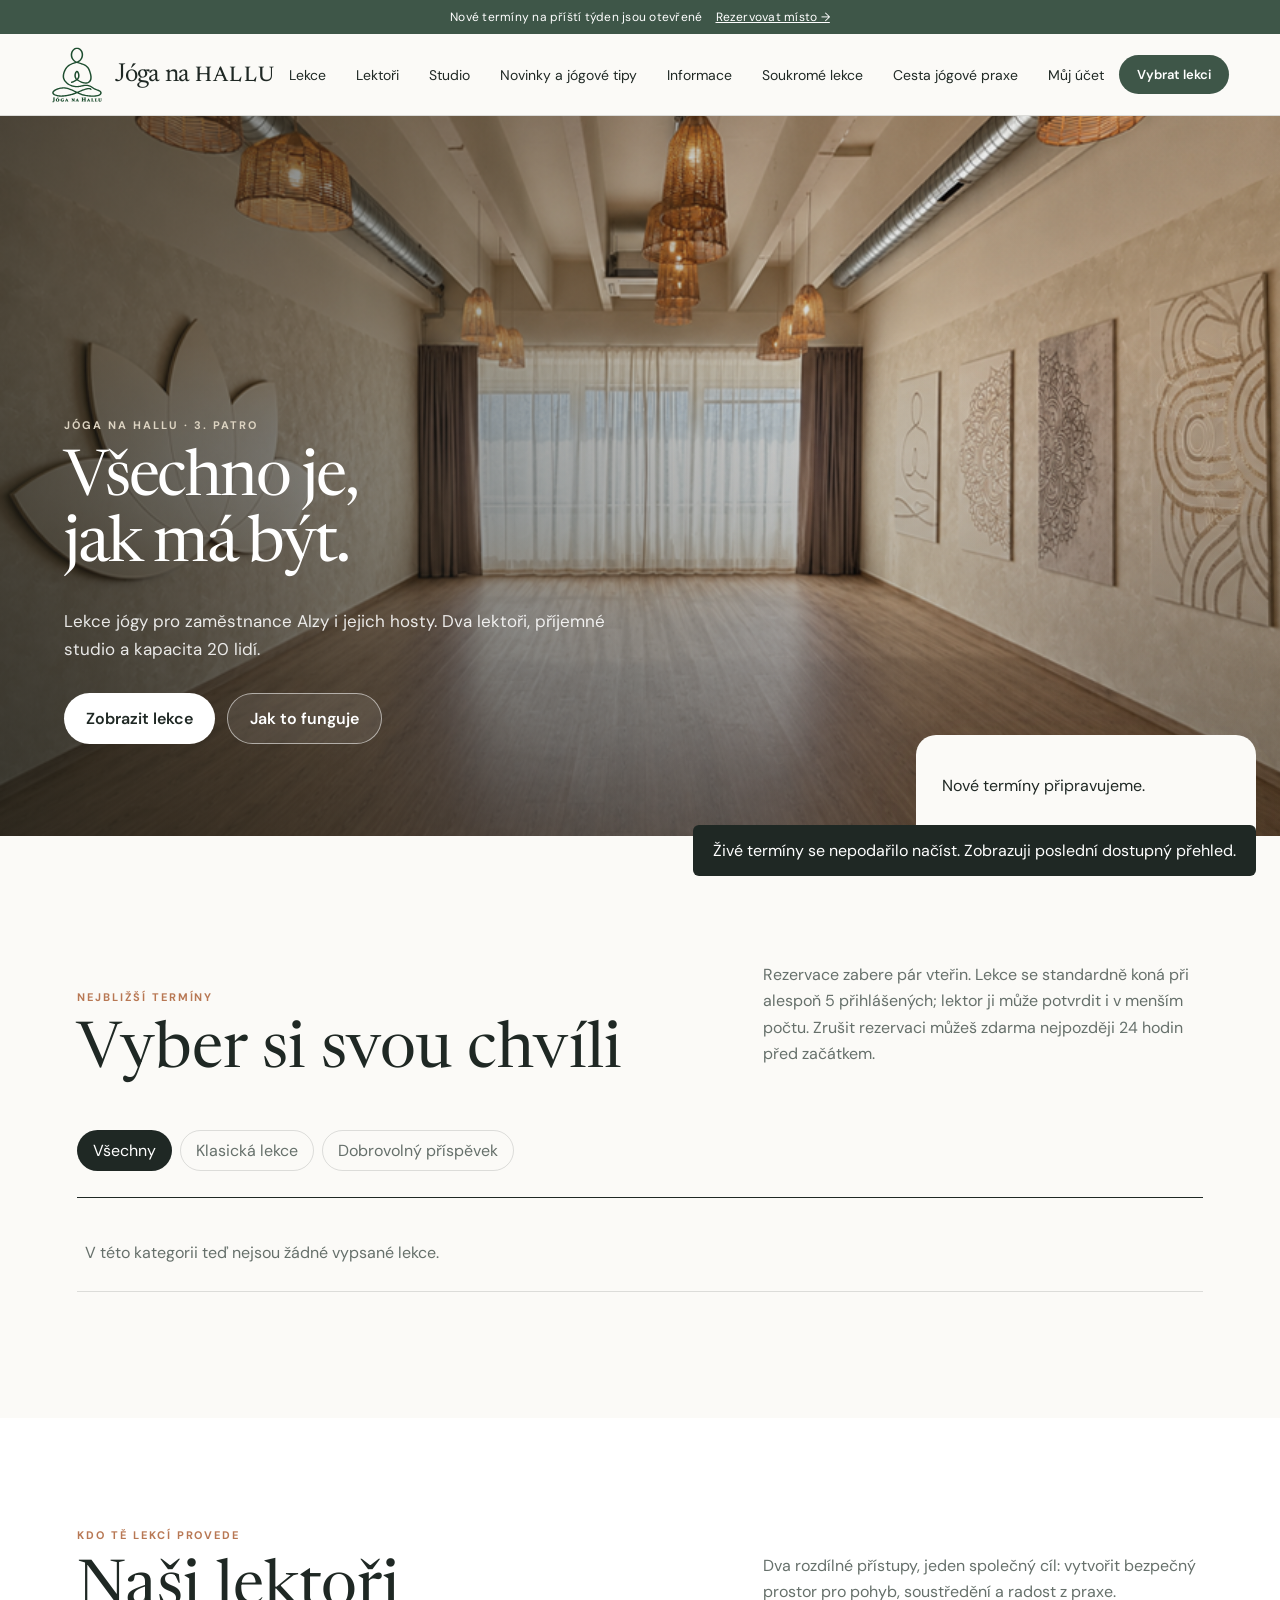
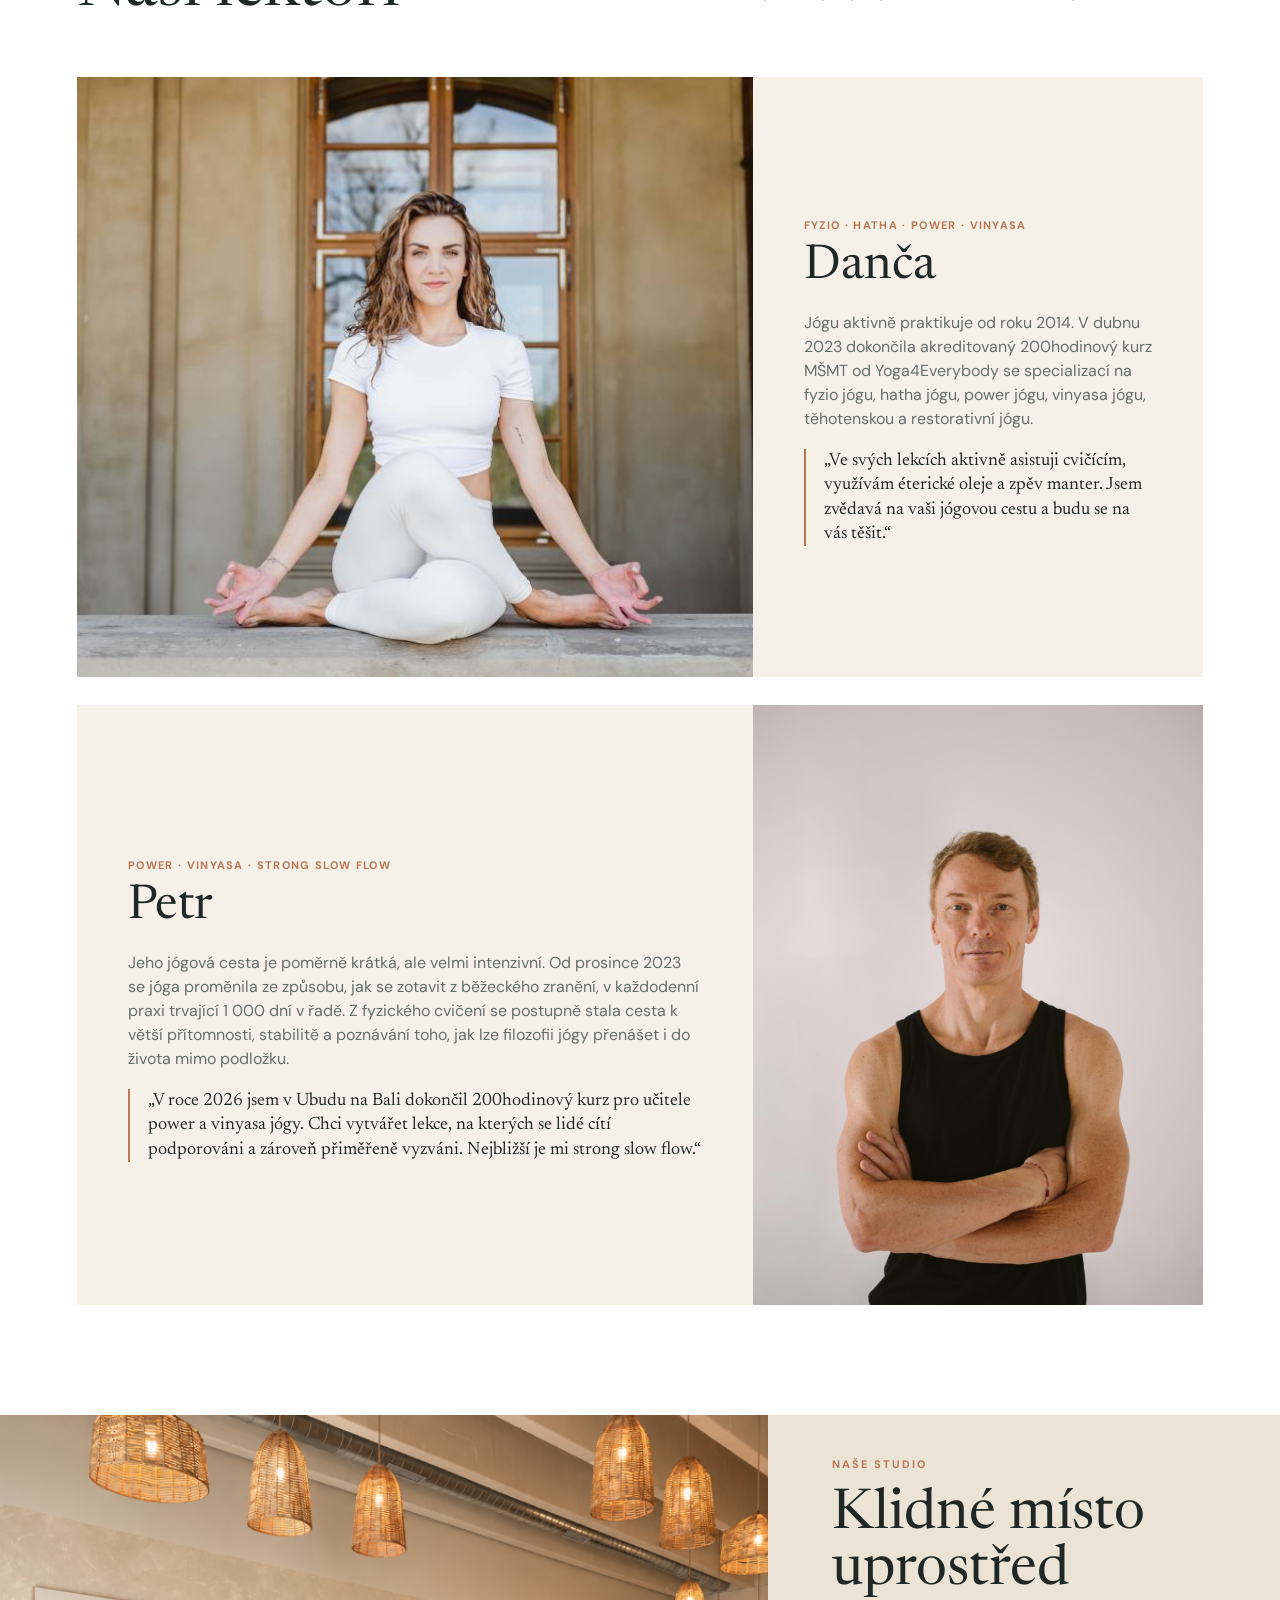
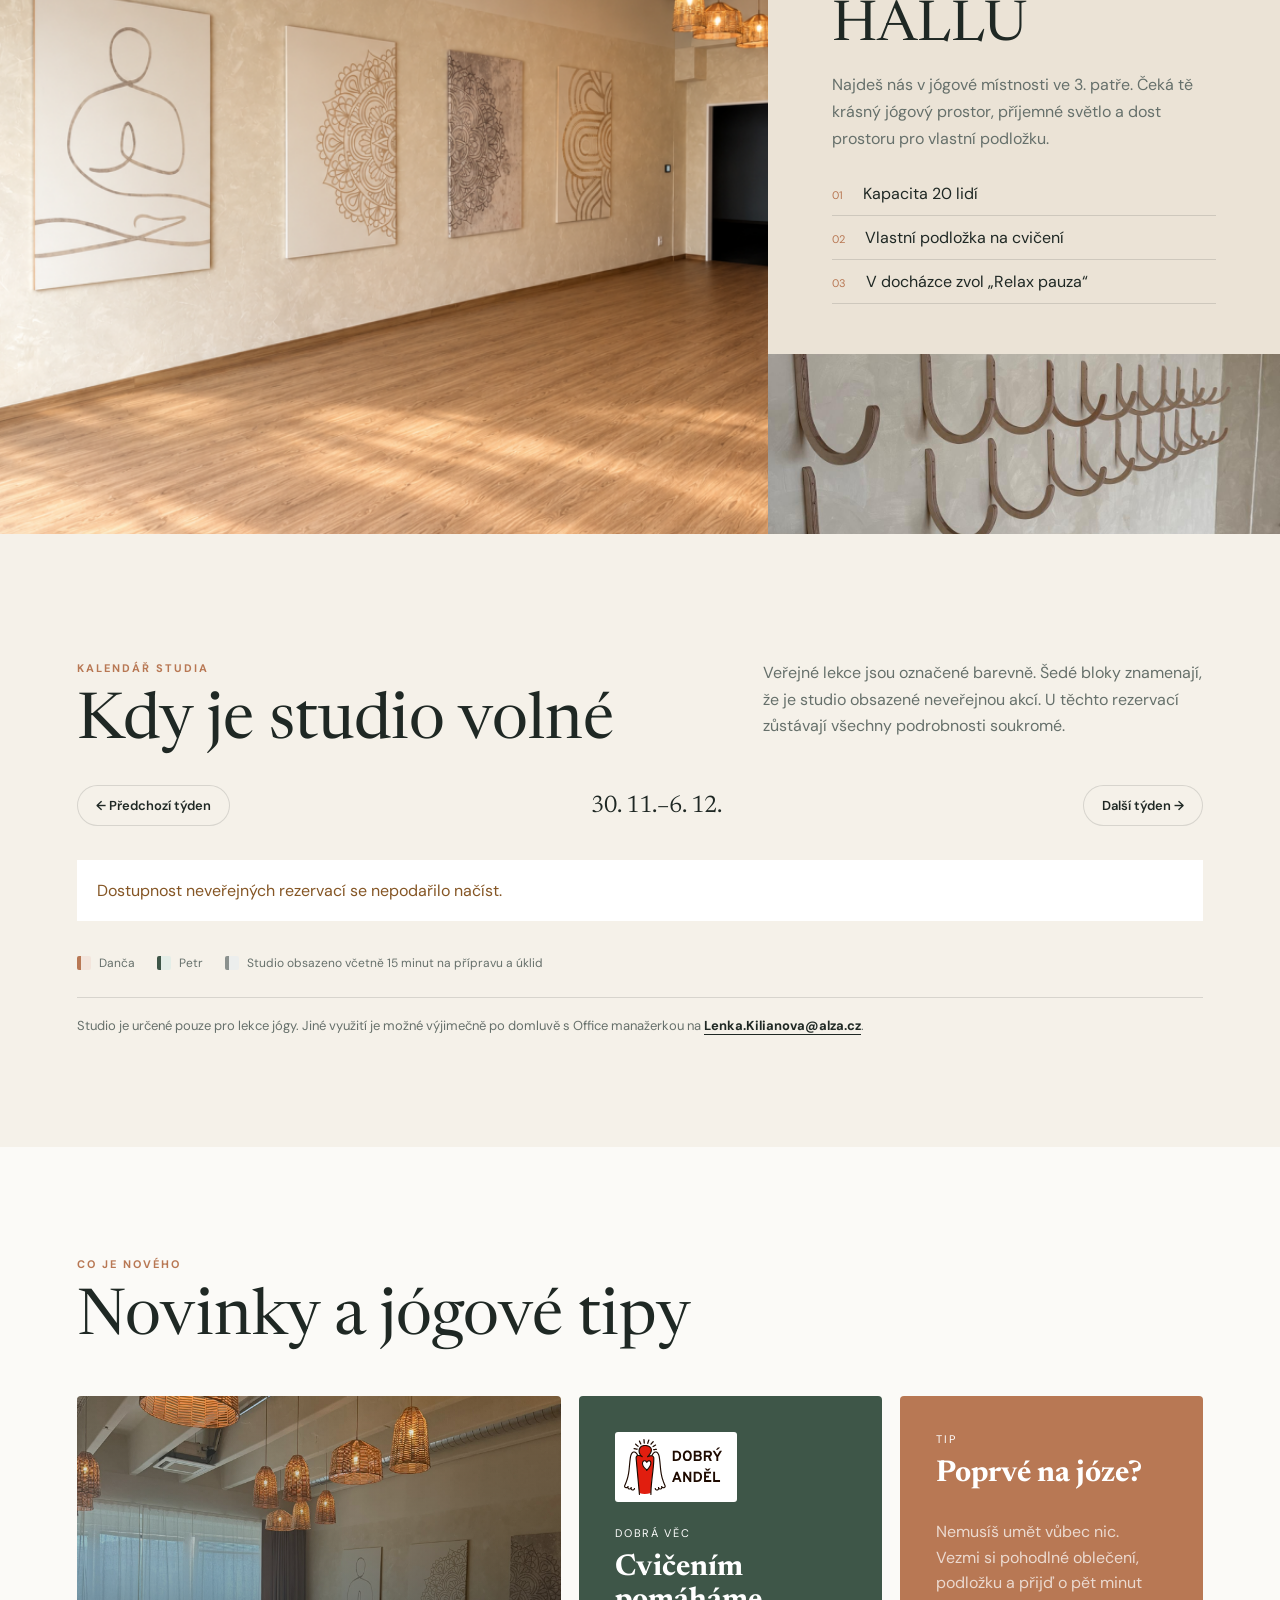
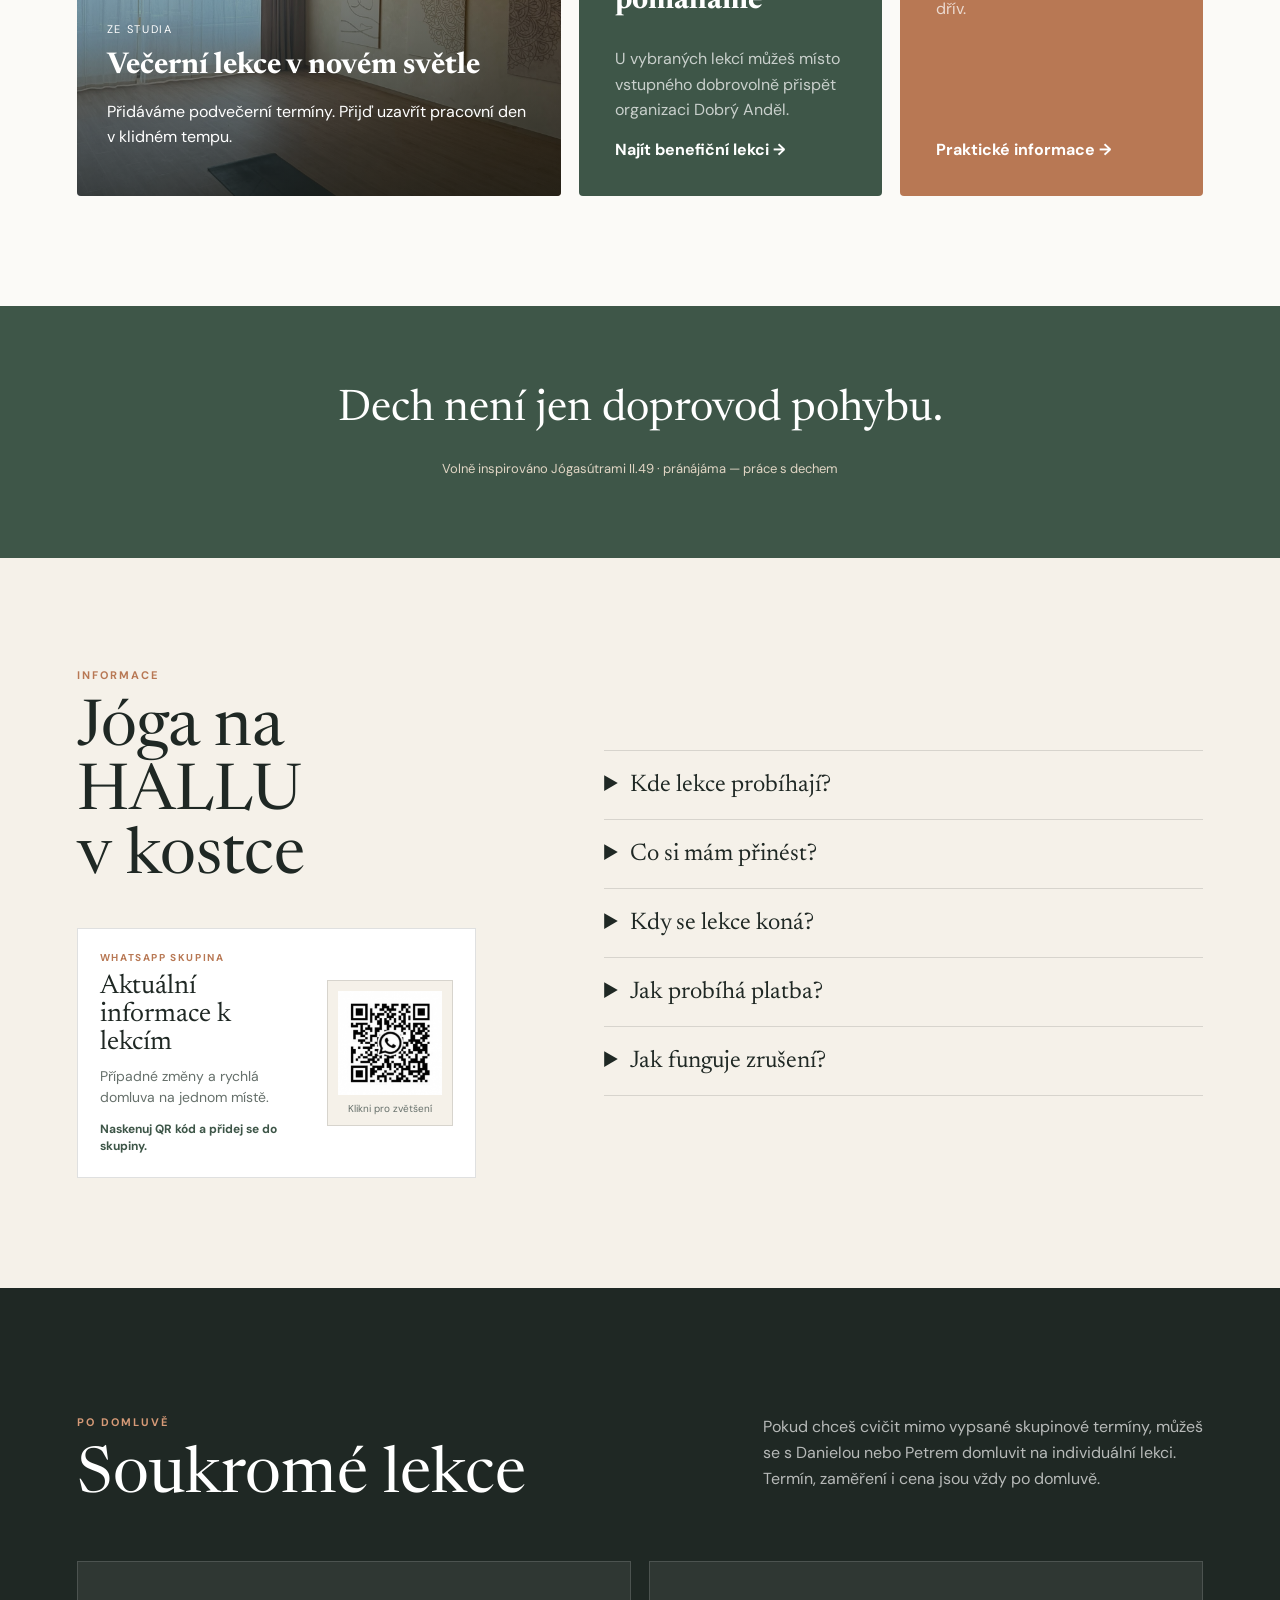
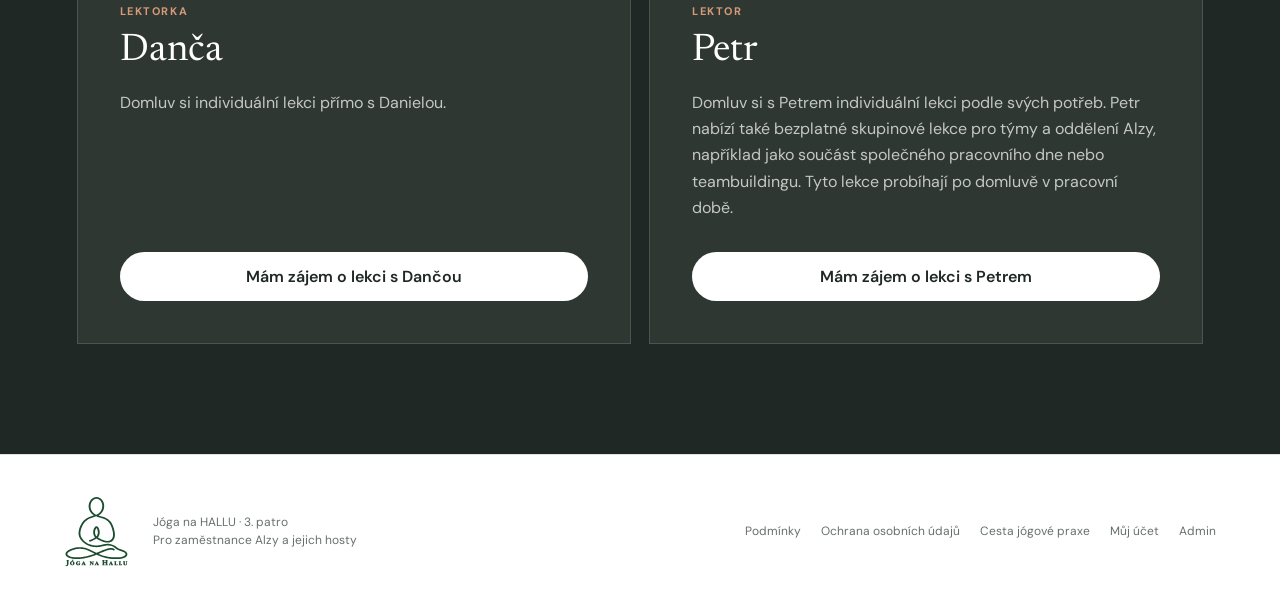
==== index.html @ 164262cd "Emphasize time in next lesson card" ====
<!doctype html>
<html lang="cs">
<head>
  <meta charset="UTF-8" />
  <meta name="viewport" content="width=device-width, initial-scale=1.0" />
  <meta name="description" content="Rezervace skupinových a soukromých lekcí jógy ve 3. patře budovy HALL pro zaměstnance Alzy a jejich hosty." />
  <title>Jóga na HALLU | Lekce jógy pro zaměstnance Alzy</title>
  <link rel="canonical" href="https://joganahallu.cz/" />
  <meta property="og:type" content="website" />
  <meta property="og:locale" content="cs_CZ" />
  <meta property="og:site_name" content="Jóga na HALLU" />
  <meta property="og:title" content="Jóga na HALLU | Lekce jógy pro zaměstnance Alzy" />
  <meta property="og:description" content="Rezervace skupinových a soukromých lekcí jógy ve 3. patře budovy HALL pro zaměstnance Alzy a jejich hosty." />
  <meta property="og:url" content="https://joganahallu.cz/" />
  <meta property="og:image" content="https://joganahallu.cz/assets/joga-na-hallu-social-daylight-v3.jpg" />
  <meta property="og:image:type" content="image/jpeg" />
  <meta property="og:image:width" content="1200" />
  <meta property="og:image:height" content="630" />
  <meta property="og:image:alt" content="Jógové studio ve 3. patře budovy HALL s proutěnými světly a jógovými obrazy" />
  <meta name="twitter:card" content="summary_large_image" />
  <meta name="twitter:title" content="Jóga na HALLU | Lekce jógy pro zaměstnance Alzy" />
  <meta name="twitter:description" content="Rezervace lekcí jógy v budově HALL pro zaměstnance Alzy a jejich hosty." />
  <meta name="twitter:image" content="https://joganahallu.cz/assets/joga-na-hallu-social-daylight-v3.jpg" />
  <meta name="twitter:image:alt" content="Jógové studio ve 3. patře budovy HALL s proutěnými světly a jógovými obrazy" />
  <link rel="icon" type="image/svg+xml" href="assets/joga-na-hallu-logo.svg" />
  <link rel="apple-touch-icon" href="assets/joga-na-hallu-logo.png" />
  <link rel="preconnect" href="https://fonts.googleapis.com">
  <link rel="preconnect" href="https://fonts.gstatic.com" crossorigin>
  <link href="https://fonts.googleapis.com/css2?family=DM+Sans:wght@400;500;600;700&family=Newsreader:opsz,wght@6..72,400;6..72,500&display=swap" rel="stylesheet">
  <link rel="stylesheet" href="styles.css?v=2026102904" />
  <script type="application/ld+json">
  {
    "@context": "https://schema.org",
    "@graph": [
      {
        "@type": "WebSite",
        "@id": "https://joganahallu.cz/#website",
        "url": "https://joganahallu.cz/",
        "name": "Jóga na HALLU",
        "description": "Lekce jógy pro zaměstnance Alzy a jejich hosty.",
        "inLanguage": "cs-CZ",
        "creator": { "@id": "https://joganahallu.cz/#operator" }
      },
      {
        "@type": "Person",
        "@id": "https://joganahallu.cz/#operator",
        "name": "Petr Bena",
        "email": "mailto:petr.bena@alza.cz"
      },
      {
        "@type": "SportsActivityLocation",
        "@id": "https://joganahallu.cz/#studio",
        "name": "Jóga na HALLU",
        "url": "https://joganahallu.cz/",
        "image": [
          "https://joganahallu.cz/assets/studio-hero-daylight-leveled.png",
          "https://joganahallu.cz/assets/joga-na-hallu-social-daylight-v3.jpg"
        ],
        "description": "Jógové studio ve 3. patře budovy HALL pro zaměstnance Alzy a jejich hosty.",
        "address": "Jógová místnost, 3. patro, budova HALL",
        "email": "petr.bena@alza.cz",
        "audience": {
          "@type": "Audience",
          "audienceType": "Zaměstnanci Alzy a jejich hosté"
        }
      }
    ]
  }
  </script>
</head>
<body>
  <div class="announcement">Nové termíny na příští týden jsou otevřené <a href="#lekce">Rezervovat místo →</a></div>
  <header class="site-header">
    <a class="brand" href="#top" aria-label="Jóga na HALLU – domů">
      <img class="brand-logo" src="assets/joga-na-hallu-logo.svg" alt="Jóga na HALLU" />
      <span class="brand-name">Jóga na <strong>HALLU</strong></span>
    </a>
    <nav id="main-menu" aria-label="Hlavní navigace">
      <a href="#lekce">Lekce</a>
      <a href="#lektori">Lektoři</a>
      <a href="#studio">Studio</a>
      <a href="#novinky">Novinky a jógové tipy</a>
      <a href="#informace">Informace</a>
      <a href="#soukrome-lekce">Soukromé lekce</a>
      <a href="#ucet">Můj účet</a>
    </nav>
    <div class="header-actions">
      <a class="button button-small" href="#lekce">Vybrat lekci</a>
      <button class="menu-toggle" type="button" aria-expanded="false" aria-controls="main-menu" aria-label="Otevřít hlavní menu"><span></span><span></span><span></span></button>
    </div>
  </header>

  <main id="public-view">
    <section class="hero" id="top">
      <img src="assets/studio-hero-daylight-leveled.png" alt="Dokončené jógové studio s obrazy, proutěnými lampami a dřevěnou podlahou" />
      <div class="hero-shade"></div>
      <div class="hero-copy">
        <p class="eyebrow light">Jóga na HALLU · 3. patro</p>
        <h1 data-hero-claim>Jóga není o tom, jak jsi flexibilní.<br><i>Ale o tom, jak blízko máš k sobě.</i></h1>
        <p>Lekce jógy pro zaměstnance Alzy i jejich hosty. Dva lektoři, příjemné studio a kapacita <span data-setting="studio_capacity">20</span> lidí.</p>
        <div class="hero-actions">
          <a class="button button-light" href="#lekce">Zobrazit lekce</a>
          <a class="button button-ghost" href="#informace">Jak to funguje</a>
        </div>
      </div>
      <div class="next-class" id="next-class-card"></div>
    </section>

    <section class="section classes-section" id="lekce">
      <div class="section-heading split">
        <div>
          <p class="eyebrow">Nejbližší termíny</p>
          <h2>Vyber si svou chvíli</h2>
        </div>
        <p>Rezervace zabere pár vteřin. Lekce se standardně koná při alespoň <span data-setting="minimum_attendance">5</span> přihlášených; lektor ji může potvrdit i v menším počtu. Zrušit rezervaci můžeš zdarma nejpozději <span data-setting="cancellation_hours">24</span> hodin před začátkem.</p>
      </div>
      <div class="filter-row" role="group" aria-label="Filtr lekcí">
        <button class="filter active" data-filter="all">Všechny</button>
        <button class="filter" data-filter="paid">Klasická lekce</button>
        <button class="filter" data-filter="charity">Dobrovolný příspěvek</button>
      </div>
      <div class="class-list" id="class-list"></div>
    </section>

    <section class="section teachers-section" id="lektori">
      <div class="section-heading split">
        <div><p class="eyebrow">Kdo tě lekcí provede</p><h2>Naši lektoři</h2></div>
        <p>Dva rozdílné přístupy, jeden společný cíl: vytvořit bezpečný prostor pro pohyb, soustředění a radost z praxe.</p>
      </div>
      <div class="teachers-grid" id="teachers-grid">
        <article class="teacher-card">
          <div class="teacher-photo teacher-photo-landscape"><img src="assets/daniela-stastna.jpg" alt="Lektorka jógy Danča" /></div>
          <div class="teacher-card-copy">
            <p class="teacher-kicker">Fyzio · Hatha · Power · Vinyasa</p>
            <h3>Danča</h3>
            <p>Jógu aktivně praktikuje od roku 2014. V dubnu 2023 dokončila akreditovaný 200hodinový kurz MŠMT od Yoga4Everybody se specializací na fyzio jógu, hatha jógu, power jógu, vinyasa jógu, těhotenskou a restorativní jógu.</p>
            <blockquote>„Ve svých lekcích aktivně asistuji cvičícím, využívám éterické oleje a zpěv manter. Jsem zvědavá na vaši jógovou cestu a budu se na vás těšit.“</blockquote>
          </div>
        </article>
        <article class="teacher-card reverse">
          <div class="teacher-photo teacher-photo-portrait"><img src="assets/petr-bena.jpeg" alt="Lektor jógy Petr" /></div>
          <div class="teacher-card-copy">
            <p class="teacher-kicker">Power · Vinyasa · Strong slow flow</p>
            <h3>Petr</h3>
            <p>Jeho jógová cesta je poměrně krátká, ale velmi intenzivní. Od prosince 2023 se jóga proměnila ze způsobu, jak se zotavit z běžeckého zranění, v každodenní praxi trvající 1 000 dní v řadě. Z fyzického cvičení se postupně stala cesta k větší přítomnosti, stabilitě a poznávání toho, jak lze filozofii jógy přenášet i do života mimo podložku.</p>
            <blockquote>„V roce 2026 jsem v Ubudu na Bali dokončil 200hodinový kurz pro učitele power a vinyasa jógy. Chci vytvářet lekce, na kterých se lidé cítí podporováni a zároveň přiměřeně vyzváni. Nejbližší je mi strong slow flow.“</blockquote>
          </div>
        </article>
      </div>
    </section>

    <div class="studio-cluster" id="studio">
      <section class="studio-grid" aria-label="Naše studio">
        <div class="studio-main image-frame"><img src="assets/studio-art-daylight.png" alt="Jógové studio s obrazy, proutěnými lampami a sluncem prosvětlenou dřevěnou podlahou" /></div>
        <div class="studio-copy">
          <p class="eyebrow">Naše studio</p>
          <h2>Klidné místo uprostřed HALLU</h2>
          <p>Najdeš nás v jógové místnosti ve 3. patře. Čeká tě krásný jógový prostor, příjemné světlo a dost prostoru pro vlastní podložku.</p>
          <ul class="feature-list">
            <li><span class="feature-number">01</span> Kapacita <span data-setting="studio_capacity">20</span> lidí</li>
            <li><span class="feature-number">02</span> Vlastní podložka na cvičení</li>
            <li><span class="feature-number">03</span> V docházce zvol „Relax pauza“</li>
          </ul>
        </div>
        <div class="studio-detail image-frame"><img src="assets/studio-hooks.jpeg" alt="Dřevěné držáky na podložky v jógovém studiu" /></div>
      </section>

      <section class="section availability-section" id="dostupnost">
        <div class="section-heading split">
          <div>
            <p class="eyebrow">Kalendář studia</p>
            <h2>Kdy je studio volné</h2>
          </div>
          <p>Veřejné lekce jsou označené barevně. Šedé bloky znamenají, že je studio obsazené neveřejnou akcí. U těchto rezervací zůstávají všechny podrobnosti soukromé.</p>
        </div>
        <div class="calendar-toolbar">
          <button class="button button-small button-secondary" id="public-calendar-prev" type="button">← Předchozí týden</button>
          <strong id="public-calendar-range"></strong>
          <button class="button button-small button-secondary" id="public-calendar-next" type="button">Další týden →</button>
        </div>
        <div class="studio-calendar" id="public-studio-calendar" aria-live="polite"></div>
        <p class="calendar-legend"><span class="legend-daniela"></span> Danča <span class="legend-petr"></span> Petr <span class="legend-private"></span> Studio obsazeno včetně 15 minut na přípravu a úklid</p>
        <p class="calendar-note">Studio je určené pouze pro lekce jógy. Jiné využití je možné výjimečně po domluvě s Office manažerkou na <a href="mailto:Lenka.Kilianova@alza.cz">Lenka.Kilianova@alza.cz</a>.</p>
      </section>
    </div>

    <section class="section news-section" id="novinky">
      <div class="section-heading split">
        <div>
          <p class="eyebrow">Co je nového</p>
          <h2>Novinky a jógové tipy</h2>
        </div>
      </div>
      <div class="news-grid" id="news-grid">
        <article class="news-card featured">
          <img src="assets/studio-lamps.jpeg" alt="Rozsvícené lampy v jógovém studiu" />
          <div><span>Ze studia</span><h3>Večerní lekce v novém světle</h3><p>Přidáváme podvečerní termíny. Přijď uzavřít pracovní den v klidném tempu.</p></div>
        </article>
        <article class="news-card text-card charity-card"><img class="charity-logo" src="assets/dobry-andel-logo.svg" alt="Dobrý Anděl"><span>Dobrá věc</span><h3>Cvičením pomáháme</h3><p>U vybraných lekcí můžeš místo vstupného dobrovolně přispět organizaci Dobrý Anděl.</p><p data-donation-summary hidden></p><a href="#lekce">Najít benefiční lekci →</a></article>
        <article class="news-card text-card warm"><span>Tip</span><h3>Poprvé na józe?</h3><p>Nemusíš umět vůbec nic. Vezmi si pohodlné oblečení, podložku a přijď o pět minut dřív.</p><a href="#informace">Praktické informace →</a></article>
      </div>
    </section>

    <section class="quote-break" aria-label="Myšlenka inspirovaná jógovou filozofií">
      <p data-yoga-reflection>Laskavost má místo i na podložce.</p>
      <small class="quote-source" data-yoga-reflection-source>Volně inspirováno Jógasútrami II.30 · ahimsá — neubližování</small>
    </section>

    <section class="section info-section" id="informace">
      <div class="info-section-inner">
      <div>
        <p class="eyebrow">Informace</p>
        <h2>Jóga na HALLU<br>v kostce</h2>
        <div class="whatsapp-card">
          <div class="whatsapp-copy">
            <p class="whatsapp-label">WhatsApp skupina</p>
            <h3>Aktuální informace k lekcím</h3>
            <p>Případné změny a rychlá domluva na jednom místě.</p>
            <small>Naskenuj QR kód a přidej se do skupiny.</small>
          </div>
          <a class="whatsapp-qr" href="assets/whatsapp-joga-qr-only.png" target="_blank" rel="noopener" aria-label="Zvětšit QR kód WhatsApp skupiny">
            <img src="assets/whatsapp-joga-qr-only.png" alt="QR kód pro připojení do WhatsApp skupiny" />
            <span>Klikni pro zvětšení</span>
          </a>
        </div>
      </div>
      <div class="accordion">
        <details><summary>Kde lekce probíhají?</summary><p>V jógové místnosti ve 3. patře budovy HALL hned vedle zasedací místnosti Metro.</p></details>
        <details><summary>Co si mám přinést?</summary><p>Vlastní podložku, pohodlné oblečení a možná i láhev s vodou. Na místě buď ideálně pět minut před začátkem.</p></details>
        <details><summary>Kdy se lekce koná?</summary><p>Jednotlivé lekce obvykle trvají 60 minut. Lekce se standardně koná při alespoň <span data-setting="minimum_attendance">5</span> přihlášených. Lektor ji může nechat proběhnout i v menším počtu. Pokud ji zruší, všichni přihlášení dostanou e-mail.</p></details>
        <details><summary>Jak probíhá platba?</summary><p>Podle konkrétního termínu stojí lekce <span data-setting="default_paid_price">150</span> Kč, nebo můžeš místo vstupného dobrovolně přispět na charitu. Po lekci přijde příslušný QR kód e-mailem.</p></details>
        <details><summary>Jak funguje zrušení?</summary><p>Rezervaci můžeš bezplatně zrušit do <span data-setting="cancellation_hours">24</span> hodin před lekcí. Později je lekce účtována, můžeš ale poslat náhradníka.</p></details>
      </div>
      </div>
    </section>

    <section class="section private-lessons-section" id="soukrome-lekce">
      <div class="section-heading split">
        <div>
          <p class="eyebrow">Po domluvě</p>
          <h2>Soukromé lekce</h2>
        </div>
        <p>Pokud chceš cvičit mimo vypsané skupinové termíny, můžeš se s Danielou nebo Petrem domluvit na individuální lekci. Termín, zaměření i cena jsou vždy po domluvě.</p>
      </div>
      <div class="private-lesson-grid">
        <article class="private-lesson-card">
          <p class="private-lesson-label">Lektorka</p>
          <h3>Danča</h3>
          <p>Domluv si individuální lekci přímo s Danielou.</p>
          <button class="button button-light" type="button" data-private-instructor="Daniela Šťastná">Mám zájem o lekci s Dančou</button>
        </article>
        <article class="private-lesson-card">
          <p class="private-lesson-label">Lektor</p>
          <h3>Petr</h3>
          <p>Domluv si s Petrem individuální lekci podle svých potřeb. Petr nabízí také bezplatné skupinové lekce pro týmy a oddělení Alzy, například jako součást společného pracovního dne nebo teambuildingu. Tyto lekce probíhají po domluvě v pracovní době.</p>
          <button class="button button-light" type="button" data-private-instructor="Petr Bena">Mám zájem o lekci s Petrem</button>
        </article>
      </div>
    </section>
  </main>

  <main id="account-view" class="account-page" hidden>
    <section class="section account-section">
      <div class="section-heading split">
        <div><p class="eyebrow">Rezervace na jednom místě</p><h1>Můj účet</h1></div>
        <p>Přehled tvých rezervací a nastavení účtu na jednom místě.</p>
      </div>
      <div id="account-panel" aria-live="polite"></div>
    </section>
  </main>

  <main id="admin-view" class="admin-shell" hidden>
    <aside class="admin-sidebar">
      <a class="brand admin-brand" href="#top" aria-label="Zpět na veřejný web"><img class="brand-logo" src="assets/joga-na-hallu-logo.svg" alt="Jóga na HALLU" /></a>
      <button class="admin-menu-toggle" id="admin-menu-toggle" type="button" aria-expanded="false" aria-controls="admin-menu" aria-label="Otevřít menu správy"><span aria-hidden="true">☰</span></button>
      <nav id="admin-menu">
        <button class="admin-nav active" data-admin-tab="overview">Lekce</button>
        <button class="admin-nav" data-admin-tab="completed">Proběhlé lekce a platby</button>
        <button class="admin-nav" data-admin-tab="feedback">Zpětná vazba</button>
        <button class="admin-nav" data-admin-tab="calendar">Kalendář studia</button>
        <button class="admin-nav" data-admin-tab="people">Účastníci</button>
        <button class="admin-nav" data-admin-tab="content">Novinky a jógové tipy</button>
        <button class="admin-nav" data-admin-tab="teachers">Profily lektorů</button>
        <button class="admin-nav" data-admin-tab="accounts">Administrátoři</button>
        <button class="admin-nav" data-admin-tab="settings">Nastavení</button>
        <button class="admin-back admin-back-mobile" data-close-admin>← Zpět na web</button>
      </nav>
      <button class="admin-back admin-back-desktop" data-close-admin>← Zpět na web</button>
    </aside>
    <section class="admin-content">
      <div class="admin-topbar"><div><p class="eyebrow">Správa studia</p><h1 id="admin-title">Správa studia</h1></div><div class="admin-topbar-actions"><button class="button" id="add-lesson">+ Nová lekce</button><button class="text-button" id="admin-logout">Odhlásit se</button></div></div>
      <div id="admin-panel"></div>
    </section>
  </main>

  <footer>
    <div class="footer-inner">
      <div class="footer-brand">
        <div class="brand"><img class="brand-logo" src="assets/joga-na-hallu-logo.svg" alt="Jóga na HALLU" /></div>
        <p>Jóga na HALLU · 3. patro<br />Pro zaměstnance Alzy a jejich hosty</p>
      </div>
      <div class="footer-links">
        <div class="footer-link-group footer-link-primary">
          <a class="footer-link-journey" href="/cesta-praxe">Cesta jógové praxe</a>
          <a class="footer-link-account" href="#ucet">Můj účet</a>
        </div>
        <div class="footer-link-group footer-link-utility">
          <a class="footer-link-conditions" href="/podminky">Podmínky</a>
          <a class="footer-link-privacy" href="/ochrana-osobnich-udaju">Ochrana osobních údajů</a>
          <a class="footer-admin-link" href="#admin/lekce" data-open-admin>Admin</a>
        </div>
      </div>
    </div>
  </footer>

  <dialog id="booking-dialog">
    <button class="dialog-close" aria-label="Zavřít">×</button>
    <div id="booking-content"></div>
  </dialog>
  <div class="toast" id="toast" role="status"></div>
  <script src="app.js?v=2026102905"></script>
</body>
</html>
---- styles.css ----
:root{--ink:#1f2824;--muted:#66706b;--paper:#f5f1e9;--cream:#ebe3d6;--sage:#a9b5a5;--sage-dark:#3e5648;--clay:#b87854;--white:#fff;--line:rgba(31,40,36,.14);--shadow:0 24px 70px rgba(39,42,35,.14)}
input,select,textarea{font:inherit}
*{box-sizing:border-box}[hidden]{display:none!important}html{scroll-behavior:smooth}body{margin:0;color:var(--ink);background:#fbfaf7;font-family:"DM Sans",sans-serif}button,a{font:inherit}a{color:inherit;text-decoration:none}button{cursor:pointer}img{display:block;width:100%;object-fit:cover}.announcement{height:34px;background:var(--sage-dark);color:#fff;text-align:center;font-size:12px;line-height:34px;letter-spacing:.02em}.announcement a{margin-left:10px;text-decoration:underline}.site-header{height:82px;padding:0 4vw;display:flex;align-items:center;justify-content:space-between;background:rgba(251,250,247,.94);position:sticky;top:0;z-index:20;border-bottom:1px solid var(--line);backdrop-filter:blur(12px)}.brand{display:flex;align-items:center;gap:12px;font-weight:700;font-size:18px}.brand em{font-family:"Newsreader",serif;font-weight:400}.brand-mark{display:grid;place-items:center;width:38px;height:38px;border-radius:50% 50% 48% 52%;background:var(--sage-dark);color:#fff;font-family:"Newsreader",serif;font-size:15px}.site-header nav{display:flex;gap:30px;font-size:14px}.site-header nav a:hover{color:var(--clay)}.header-actions{display:flex;align-items:center;gap:18px}.text-button{border:0;background:none;color:var(--muted)}.button{display:inline-flex;align-items:center;justify-content:center;border:0;background:var(--sage-dark);color:#fff;padding:14px 22px;border-radius:100px;font-weight:600;transition:.2s}.button:hover{transform:translateY(-2px);box-shadow:0 8px 24px rgba(62,86,72,.22)}.button-small{padding:11px 18px;font-size:13px}.hero{min-height:690px;position:relative;display:flex;align-items:flex-end;overflow:hidden}.hero>img{position:absolute;inset:0;height:100%;filter:saturate(.78)}.hero-shade{position:absolute;inset:0;background:linear-gradient(90deg,rgba(25,28,24,.68),rgba(25,28,24,.15) 65%),linear-gradient(0deg,rgba(25,28,24,.35),transparent 50%)}.hero-copy{position:relative;z-index:2;color:#fff;max-width:760px;padding:0 5vw 92px}.eyebrow{text-transform:uppercase;font-size:11px;font-weight:700;letter-spacing:.18em;color:var(--clay);margin:0 0 16px}.eyebrow.light{color:#ddd4c2}.hero h1,.section h2,.studio-copy h2,.info-section h2{font-family:"Newsreader",serif;font-weight:400}.hero h1{font-size:clamp(52px,7vw,92px);line-height:.94;letter-spacing:-.035em;margin:0 0 28px}.hero h1 i{font-weight:400;color:#e0d5c4}.hero-copy>p:not(.eyebrow){font-size:17px;line-height:1.65;max-width:580px;color:rgba(255,255,255,.88)}.hero-actions{display:flex;gap:12px;margin-top:30px}.button-light{background:#fff;color:var(--ink)}.button-ghost{background:rgba(255,255,255,.09);border:1px solid rgba(255,255,255,.55)}.next-class{position:absolute;right:24px;bottom:0;z-index:3;width:340px;background:#fbfaf7;padding:24px 26px;border-radius:20px 20px 0 0;box-shadow:var(--shadow)}.next-class .date{display:flex;align-items:center;justify-content:space-between;color:var(--muted);font-size:12px}.next-class h3{margin:16px 0 6px;font-family:"Newsreader",serif;font-size:25px}.next-class .spots{display:flex;justify-content:space-between;margin-top:20px;padding-top:16px;border-top:1px solid var(--line);font-size:13px}.section{padding:110px 6vw}.section-heading h2,.studio-copy h2,.info-section h2{font-size:clamp(42px,5vw,68px);line-height:1;margin:0}.split{display:flex;justify-content:space-between;align-items:end;gap:60px}.split>p{max-width:440px;color:var(--muted);line-height:1.65}.filter-row{display:flex;gap:8px;margin:46px 0 26px}.filter{border:1px solid var(--line);background:transparent;padding:9px 15px;border-radius:100px;color:var(--muted)}.filter.active{background:var(--ink);color:#fff}.class-list{border-top:1px solid var(--ink)}.class-row{display:grid;grid-template-columns:120px 1.5fr 1fr 160px;align-items:center;gap:30px;padding:28px 8px;border-bottom:1px solid var(--line);transition:.2s}.class-row:hover{background:var(--paper);padding-left:20px;padding-right:20px}.class-date strong{display:block;font-family:"Newsreader",serif;font-size:35px;font-weight:400}.class-date span,.class-meta,.class-teacher small{color:var(--muted);font-size:13px}.class-teacher h3{font-family:"Newsreader",serif;font-size:25px;margin:0 0 7px}.class-teacher span{display:inline-block;margin-top:8px;padding:4px 9px;border-radius:100px;background:var(--cream);font-size:11px}.class-meta{display:grid;gap:7px}.class-action{text-align:right}.class-action button{width:100%}.class-action small{display:block;margin-top:8px;color:var(--muted)}.studio-grid{display:grid;grid-template-columns:1.25fr .9fr;grid-template-rows:auto 220px;background:var(--paper)}.image-frame{overflow:hidden}.image-frame img{height:100%;transition:transform .7s}.image-frame:hover img{transform:scale(1.025)}.studio-main{min-height:690px}.studio-copy{padding:80px 7vw 60px;background:var(--cream)}.studio-copy>p:not(.eyebrow){line-height:1.7;color:var(--muted)}.feature-list{list-style:none;padding:0;margin:34px 0}.feature-list li{padding:15px 0;border-bottom:1px solid var(--line)}.feature-list span{color:var(--clay);font-size:11px;margin-right:16px}.inline-link{font-weight:700;border-bottom:1px solid;padding-bottom:4px}.studio-detail{grid-column:2}.news-section{background:#fbfaf7}.news-grid{margin-top:45px;display:grid;grid-template-columns:1.6fr 1fr 1fr;gap:18px}.news-card{border-radius:4px;overflow:hidden;min-height:370px}.news-card.featured{position:relative;color:#fff}.news-card.featured img{position:absolute;height:100%}.news-card.featured:after{content:"";position:absolute;inset:0;background:linear-gradient(0deg,rgba(24,28,24,.75),transparent)}.news-card.featured div{position:absolute;z-index:2;bottom:0;padding:30px}.news-card span{font-size:11px;text-transform:uppercase;letter-spacing:.15em}.news-card h3{font-family:"Newsreader",serif;font-size:30px;line-height:1.1;margin:12px 0}.news-card p{line-height:1.6}.text-card{background:var(--sage-dark);color:#fff;padding:36px;display:flex;flex-direction:column}.text-card p{color:rgba(255,255,255,.72)}.text-card a{margin-top:auto;font-weight:700}.text-card.warm{background:var(--clay)}.gallery{height:500px;display:grid;grid-template-columns:1.2fr 1fr .8fr}.gallery img{height:100%}.gallery-quote{background:var(--ink);color:#fff;display:grid;place-items:center;padding:45px}.gallery-quote p{font-family:"Newsreader",serif;font-size:31px;line-height:1.25}.info-section{display:grid;grid-template-columns:.8fr 1.2fr;gap:10vw;background:var(--paper)}.whatsapp{margin-top:45px;border:1px solid var(--line);padding:16px;display:flex;align-items:center;gap:14px;background:#fff}.whatsapp>span{width:42px;height:42px;border-radius:50%;display:grid;place-items:center;background:#25d366;color:#fff;font-size:12px;font-weight:700}.whatsapp div{display:grid}.whatsapp small{color:var(--muted);margin-top:3px}.whatsapp strong{margin-left:auto}.accordion details{border-top:1px solid var(--line);padding:22px 0}.accordion details:last-child{border-bottom:1px solid var(--line)}.accordion summary{font-family:"Newsreader",serif;font-size:24px;cursor:pointer}.accordion p{color:var(--muted);line-height:1.65;padding-right:40px}footer{display:flex;align-items:center;justify-content:space-between;gap:20px;padding:40px 5vw;background:#fff;border-top:1px solid var(--line);font-size:12px;color:var(--muted)}footer>div:last-child{display:flex;gap:20px}
dialog{border:0;border-radius:12px;padding:0;width:min(560px,calc(100% - 30px));box-shadow:var(--shadow);color:var(--ink)}dialog::backdrop{background:rgba(20,26,22,.65);backdrop-filter:blur(5px)}.dialog-close{position:absolute;right:18px;top:15px;border:0;background:none;font-size:28px}.booking-panel{padding:42px}.booking-panel h2{font-family:"Newsreader",serif;font-size:36px;margin:8px 0}.booking-summary{padding:18px;background:var(--paper);margin:24px 0;display:flex;justify-content:space-between}.form-grid{display:grid;grid-template-columns:1fr 1fr;gap:14px}.field{display:grid;gap:6px}.field.full{grid-column:1/-1}.field label{font-size:12px;font-weight:700}.field input,.field select{padding:13px;border:1px solid var(--line);background:#fff;font:inherit}.checkbox{display:flex;align-items:flex-start;gap:8px;font-size:12px;line-height:1.4}.booking-panel .button{width:100%;margin-top:22px}.dialog-feedback{margin:18px 0 0;padding:13px 15px;border:1px solid #b95545;border-radius:6px;background:#fff1ee;color:#8b2f24;font-weight:700;line-height:1.4}.toast{position:fixed;right:24px;bottom:24px;background:var(--ink);color:#fff;padding:15px 20px;border-radius:6px;transform:translateY(100px);opacity:0;transition:.3s;z-index:100}.toast.show{transform:none;opacity:1}
.admin-shell{min-height:100vh;background:#f4f5f1;display:grid;grid-template-columns:240px 1fr}.admin-sidebar{background:var(--ink);color:#fff;padding:28px 18px;display:flex;flex-direction:column}.admin-brand{padding:0 10px;margin-bottom:50px}.admin-sidebar nav{display:grid;gap:6px}.admin-nav,.admin-back{border:0;background:transparent;color:rgba(255,255,255,.62);padding:13px 16px;text-align:left;border-radius:6px}.admin-nav.active,.admin-nav:hover{background:rgba(255,255,255,.09);color:#fff}.admin-back{margin-top:auto}.admin-content{padding:44px 5vw}.admin-topbar{display:flex;justify-content:space-between;align-items:center;margin-bottom:38px}.admin-topbar h1{font-family:"Newsreader",serif;font-size:42px;font-weight:400;margin:0}.stats{display:grid;grid-template-columns:repeat(4,1fr);gap:16px}.stat-card,.admin-card{background:#fff;border:1px solid rgba(31,40,36,.08);padding:24px;border-radius:8px}.stat-card span{font-size:12px;color:var(--muted)}.stat-card strong{font-family:"Newsreader",serif;font-size:38px;font-weight:400;display:block;margin:10px 0}.stat-card small{color:var(--sage-dark)}.admin-grid{display:grid;grid-template-columns:1.4fr .8fr;gap:18px;margin-top:18px}.admin-card h2{font-family:"Newsreader",serif;font-size:28px;font-weight:400;margin:0 0 20px}.admin-table{width:100%;border-collapse:collapse;font-size:13px}.admin-table th,.admin-table td{text-align:left;padding:13px 8px;border-bottom:1px solid var(--line)}.admin-table th{color:var(--muted);font-size:11px;text-transform:uppercase}.status-pill{display:inline-block;padding:4px 8px;border-radius:100px;background:#e3efe6;color:#30583b;font-size:11px}.status-pill.warn{background:#f5e9d8;color:#855625}.progress-item{margin:18px 0}.progress-label{display:flex;justify-content:space-between;font-size:12px;margin-bottom:8px}.progress-bar{height:6px;background:var(--paper);border-radius:5px;overflow:hidden}.progress-bar i{display:block;height:100%;background:var(--sage-dark)}
.admin-shell:not([hidden]){position:fixed;inset:0;z-index:30;width:100%;height:100vh;height:100dvh;overflow-y:auto;overflow-anchor:none}
.admin-shell.admin-login-mode{grid-template-columns:1fr}
.admin-login-mode .admin-content{width:min(100%,760px);margin:0 auto}
@media(max-width:900px){.site-header nav{display:none}.next-class{display:none}.hero{min-height:640px}.class-row{grid-template-columns:90px 1fr 140px}.class-meta{display:none}.studio-grid{grid-template-columns:1fr}.studio-detail{grid-column:auto}.news-grid{grid-template-columns:1fr 1fr}.news-card.featured{grid-column:1/-1}.gallery{grid-template-columns:1fr 1fr}.gallery-quote{display:none}.info-section{grid-template-columns:1fr}.admin-shell{grid-template-columns:76px 1fr}.admin-sidebar .brand span:last-child,.admin-nav{font-size:0}.admin-nav:before{content:"•";font-size:20px}.admin-content{padding:30px}.stats{grid-template-columns:1fr 1fr}.admin-grid{grid-template-columns:1fr}}
@media(max-width:600px){.announcement{font-size:10px}.site-header{height:68px}.header-actions{gap:0}.header-actions .button{display:none}.text-button{display:inline-flex;padding:10px 6px;color:var(--sage-dark);font-weight:600}.hero-copy{padding:0 24px 55px}.hero h1{font-size:49px}.section{padding:75px 22px}.split{display:block}.filter-row{overflow:auto}.class-row{grid-template-columns:66px 1fr;padding:22px 0}.class-date strong{font-size:28px}.class-action{grid-column:1/-1;text-align:left}.studio-main{min-height:450px}.studio-copy{padding:60px 24px}.news-grid{grid-template-columns:1fr}.news-card.featured{grid-column:auto}.gallery{height:auto;grid-template-columns:1fr}.gallery img{height:360px}.info-section{padding:75px 22px}.info-section h2{font-size:48px}footer{align-items:flex-start;flex-direction:column}.form-grid{grid-template-columns:1fr}.field.full{grid-column:auto}.admin-shell{display:block}.admin-sidebar{display:none}.admin-content{padding:24px 14px}.admin-topbar h1{font-size:32px}.stats{grid-template-columns:1fr 1fr}.admin-grid{grid-template-columns:1fr}.admin-topbar .button{padding:10px 14px}.admin-table th:nth-child(3),.admin-table td:nth-child(3){display:none}}

/* Lecturer profiles and stabilized lower-page layout. */
.teachers-section{background:#fff}
.teachers-grid{display:grid;gap:28px;margin-top:55px}
.teacher-card{display:grid;grid-template-columns:minmax(280px,.72fr) 1.28fr;height:620px;background:var(--paper);overflow:hidden}
.teacher-card.reverse{grid-template-columns:1.28fr minmax(280px,.72fr)}
.teacher-card.reverse img{order:2}
.teacher-card img{height:100%;min-height:0;object-position:center top}
.teacher-card-copy{align-self:center;padding:38px 5vw}
.teacher-kicker{color:var(--clay);font-size:11px;font-weight:700;letter-spacing:.12em;text-transform:uppercase}
.teacher-card h3{font-family:"Newsreader",serif;font-size:52px;font-weight:400;margin:10px 0 24px}
.teacher-card p:not(.teacher-kicker){color:var(--muted);line-height:1.58}
.teacher-card blockquote{margin:22px 0 0;padding-left:20px;border-left:2px solid var(--clay);font-family:"Newsreader",serif;font-size:19px;line-height:1.4}
.charity-note{display:inline-block;margin-top:20px;padding:10px 14px;border-radius:3px;background:#e4eee5;color:#31513c;font-size:12px;font-weight:700}
.private-lessons-section{background:var(--ink);color:#fff}
.private-lessons-section .eyebrow{color:#d69a77}
.private-lessons-section .split>p{color:rgba(255,255,255,.68)}
.private-lesson-grid{display:grid;grid-template-columns:repeat(2,minmax(0,1fr));gap:18px;margin-top:52px}
.private-lesson-card{display:flex;flex-direction:column;min-height:330px;padding:42px;background:rgba(255,255,255,.07);border:1px solid rgba(255,255,255,.14)}
.private-lesson-label{margin:0;color:#d69a77;font-size:11px;font-weight:700;letter-spacing:.14em;text-transform:uppercase}
.private-lesson-card h3{margin:14px 0 18px;font-family:"Newsreader",serif;font-size:38px;font-weight:400;line-height:1.05}
.private-lesson-card>p:not(.private-lesson-label){margin:0 0 30px;color:rgba(255,255,255,.72);line-height:1.65}
.private-lesson-card .button{justify-self:start;margin-top:auto}
.gallery{height:auto;min-height:500px;overflow:hidden;position:relative;isolation:isolate}
.gallery img{height:500px}
.gallery-quote{min-height:500px}
.info-section{position:relative;z-index:2;display:block;overflow:hidden}
.info-section-inner{display:grid;grid-template-columns:.8fr 1.2fr;gap:10vw;align-items:center;width:min(100%,1440px);margin:0 auto}
.info-section-inner>div{min-width:0}
.admin-teacher{display:grid;grid-template-columns:92px 1fr auto;gap:20px;align-items:center}
.admin-teacher+.admin-teacher{margin-top:18px;padding-top:18px;border-top:1px solid var(--line)}
.admin-teacher img{width:92px;height:110px;border-radius:6px;object-position:center top}
.admin-teacher img[alt="Petr Bena"]{object-position:center bottom}
.admin-teacher h3{margin:0 0 5px;font-family:"Newsreader",serif;font-size:25px;font-weight:400}
.admin-teacher p{margin:0;color:var(--muted);font-size:12px;line-height:1.5}
.admin-form-row{display:grid;grid-template-columns:1fr 1fr;gap:14px;margin-top:18px}
.admin-setting{padding:14px;background:var(--paper);border-radius:5px;font-size:13px}

@media(max-width:900px){
  .info-section-inner{grid-template-columns:1fr;gap:60px;align-items:stretch}
  .teacher-card,.teacher-card.reverse{grid-template-columns:1fr;height:auto}
  .teacher-card.reverse img{order:0}
  .teacher-card img{height:560px}
}
@media(max-width:600px){
  .teacher-card img{height:420px;min-height:420px}
  .teacher-card-copy{padding:38px 24px}
  .teacher-card h3{font-size:42px}
  .teacher-card blockquote{font-size:19px}
  .private-lesson-grid{grid-template-columns:1fr;margin-top:38px}
  .private-lesson-card{min-height:0;padding:30px 24px}
  .private-lesson-card h3{font-size:32px}
  .private-lesson-card .button{width:100%}
  .gallery{min-height:0}
  .gallery img{height:360px}
  .admin-teacher{grid-template-columns:70px 1fr}
  .admin-teacher img{width:70px;height:86px}
  .admin-teacher .button{grid-column:1/-1}
  .admin-form-row{grid-template-columns:1fr}
}

/* Compact lesson list on tablets and phones. */
.class-action small{text-align:center}
.class-action .class-share{display:flex;justify-content:center;width:max-content;margin:7px auto 0;padding:0;color:var(--sage-dark);font-size:12px;font-weight:600;text-align:center;text-decoration:underline;text-underline-offset:3px}
.booking-share{display:flex;margin:14px auto 0;color:var(--sage-dark);font-weight:600;text-decoration:underline;text-underline-offset:3px}
.class-time-compact{display:block;margin-top:7px;color:var(--ink);font-size:14px}
.class-list-more{display:flex;justify-content:center;padding:28px 0 4px}
.class-list-empty{padding:28px 8px;color:var(--muted);border-bottom:1px solid var(--line)}
@media(max-width:900px){.class-time-compact{display:block;margin-top:7px;color:var(--ink);font-size:14px}}

/* Full brand logo, lesson language and responsive administration. */
.brand{display:flex;align-items:center}
.brand-logo{width:auto;height:58px;object-fit:contain}
.brand-name{font-family:"Newsreader",serif;font-size:26px;font-weight:400;line-height:1;letter-spacing:-.025em;white-space:nowrap}
.brand-name strong{font-size:.82em;font-weight:500;letter-spacing:.055em}
.admin-brand .brand-logo{height:88px;filter:brightness(0) invert(1)}
.booking-summary{gap:18px}
.booking-summary small{display:inline-block;margin-top:6px;color:var(--muted)}
.language-badge{display:inline-block!important;margin:7px 0 0 7px!important;padding:4px 9px!important;border-radius:100px!important;background:#dde8f4!important;color:#294f73!important;font-size:11px!important;font-weight:700}
.booking-summary .language-badge{margin-left:0!important}
.admin-table .language-badge{margin-left:0!important}
.form-hint{color:var(--muted);font-size:12px;line-height:1.5}
.admin-topbar{gap:22px}
.admin-topbar-actions,.lesson-actions{display:flex;align-items:center;gap:8px}
.lesson-actions{flex-wrap:wrap}.attendance-note{display:inline-block;margin-top:5px;color:#9a5d20;font-size:11px;line-height:1.25}.attendance-note.confirmed{color:#30583b}.payment-choice{border:0;padding:0;margin:4px 0 0}.payment-choice legend{font-size:12px;font-weight:700;margin-bottom:8px}.payment-choice label{display:flex;align-items:flex-start;gap:10px;padding:12px;border:1px solid var(--line);background:#fff}.payment-choice input{margin-top:3px}.payment-choice span{display:grid;gap:3px}.payment-choice small{color:var(--muted);font-weight:400}
.admin-topbar-actions .text-button{padding:10px;color:var(--muted)}
footer .brand-logo{height:72px}
footer{display:block;padding:40px 5vw}
footer>div.footer-inner{display:flex;align-items:center;justify-content:space-between;gap:48px;max-width:1440px;margin:0 auto}
.footer-brand{display:flex;align-items:center;gap:24px;min-width:0}
.footer-brand>p{margin:0;line-height:1.5}
.footer-links{display:flex;justify-content:flex-end;gap:20px;flex-wrap:wrap}
.footer-link-group{display:contents}
.footer-link-conditions{order:1}.footer-link-privacy{order:2}.footer-link-journey{order:3}.footer-link-account{order:4}.footer-admin-link{order:5}

@media(min-width:901px){
  .admin-shell{height:100vh;min-height:0;overflow:hidden}
  .admin-sidebar{position:sticky;top:0;height:100vh;align-self:start;overflow-y:auto}
  .admin-content{min-height:0;height:100vh;overflow-y:auto;overflow-anchor:none}
}

@media(max-width:600px){
  .brand-logo{height:52px}
  .brand-name{font-size:20px}
  .admin-shell{display:block}
  .admin-sidebar{display:block;padding:14px 12px}
  .admin-brand{display:none}
  .admin-sidebar nav{display:flex;gap:6px;overflow-x:auto;padding-bottom:4px;scrollbar-width:thin}
  .admin-nav{flex:0 0 auto;padding:10px 13px;font-size:13px;white-space:nowrap}
  .admin-nav:before{content:none}
  .admin-back{display:block;margin:8px 0 0;padding:8px 13px;font-size:12px}
  .admin-content{padding:22px 14px 40px}
  .admin-topbar{align-items:flex-start;flex-direction:column;margin-bottom:24px}
  .admin-topbar-actions{width:100%}
  .admin-topbar-actions .button{flex:1;padding:11px 13px}
  .admin-card{padding:18px}
  .admin-table,.admin-table tbody{display:block;width:100%}
  .admin-table thead{display:none}
  .admin-table tr{display:grid;grid-template-columns:1fr 1fr;gap:10px 14px;padding:18px 0;border-bottom:1px solid var(--line)}
  .admin-table td,.admin-table td:nth-child(3){display:block;padding:0;border:0}
  .admin-table td:before{content:attr(data-label);display:block;margin-bottom:4px;color:var(--muted);font-size:10px;font-weight:700;text-transform:uppercase}
  .admin-table .lesson-actions{grid-column:1/-1;display:flex;gap:8px;padding-top:4px}
  .lesson-actions .button{flex:1 1 100%;margin:0;white-space:nowrap}
  .booking-panel{padding:36px 24px 28px}
  .booking-summary{align-items:flex-start}
}

/* Preserve complete source framing while keeping the studio and lecturer cards compact. */
.studio-grid{grid-template-columns:60% 40%;grid-template-rows:minmax(520px,auto) 180px}
.studio-main{grid-row:1/3;min-height:0;background:var(--cream)}
.studio-main img{object-fit:cover;object-position:15% 42%}
.hero-shade{background:linear-gradient(90deg,rgba(25,28,24,.66),rgba(25,28,24,.08) 75%),linear-gradient(0deg,rgba(25,28,24,.38),transparent 70%)}
@media(max-width:900px){.hero-shade{background:linear-gradient(180deg,rgba(25,28,24,.24),rgba(25,28,24,.58) 35%,rgba(25,28,24,.58) 75%,rgba(25,28,24,.38))}}
.studio-copy{padding:42px 5vw 30px}
.studio-copy h2{font-size:56px}
.studio-copy .feature-list{margin:20px 0}
.studio-copy .feature-list li{padding:11px 0}
.studio-detail{height:180px}

.teacher-card{grid-template-columns:60% 40%;height:600px}
.teacher-card.reverse{grid-template-columns:60% 40%}
.teacher-card img{height:100%;min-height:0;object-fit:contain;object-position:center;background:var(--paper)}
.teacher-card-copy{padding:34px 4vw}
.teacher-card h3{font-size:48px;margin:8px 0 20px}
.teacher-card p:not(.teacher-kicker){line-height:1.5}
.teacher-card blockquote{margin-top:18px;padding-left:18px;font-size:18px;line-height:1.35}
.charity-note{margin-top:16px;padding:9px 12px}

@media(max-width:900px){
  .studio-grid{grid-template-columns:1fr;grid-template-rows:auto}
  .studio-main{grid-row:auto;height:560px}
  .teacher-card,.teacher-card.reverse{grid-template-columns:1fr;height:auto}
  .teacher-card img{height:auto;max-height:560px;min-height:0}
}

@media(max-width:600px){
  .studio-main{height:480px}
  .teacher-card img{height:auto;max-height:520px;min-height:0}
}

/* Keep photographic compositions stable instead of stretching them on wide screens. */
.hero,.studio-grid,.teachers-grid,.news-grid,.gallery{
  width:min(100%,1440px);
  margin-left:auto;
  margin-right:auto;
}
.section>*{
  width:min(100%,1440px);
  margin-left:auto;
  margin-right:auto;
}
.site-header{
  padding-left:max(4vw,calc((100vw - 1440px)/2));
  padding-right:max(4vw,calc((100vw - 1440px)/2));
}
.hero{min-height:0;aspect-ratio:16/9}
.hero h1[data-hero-claim]{font-size:clamp(36px,5vw,64px);line-height:1.02}
.hero-claim-mobile{display:none}
.hero-claim-part,.hero-claim-line{display:block}
.hero-claim-part+ .hero-claim-part{margin-top:.12em}
.hero-claim-line{white-space:nowrap}
@media(min-width:1440px){
  .hero-copy{padding-left:72px;padding-right:72px}
}
.image-frame:hover img{transform:none}

@media(max-width:900px){
  .hero{min-height:640px;aspect-ratio:auto}
}

@media(max-width:600px){
  .hero{display:block;min-height:0;aspect-ratio:auto;background:var(--ink)}
  .hero>img{position:relative;inset:auto;height:auto;object-fit:contain;filter:none}
  .hero .hero-shade{display:none}
  .hero-copy{max-width:none;padding:32px 24px 38px}
  .hero h1[data-hero-claim]{font-size:clamp(28px,9.6vw,49px)}
  .hero-claim-desktop{display:none}
  .hero-claim-mobile{display:block}
}

.whatsapp-card{max-width:520px;margin-top:38px;padding:22px;display:grid;grid-template-columns:minmax(0,1fr) 126px;align-items:center;gap:24px;background:#fff;border:1px solid var(--line)}
.whatsapp-copy{min-width:0}
.whatsapp-copy .whatsapp-label{margin:0 0 9px;color:var(--clay);font-size:10px;font-weight:700;letter-spacing:.16em;text-transform:uppercase}
.whatsapp-copy h3{margin:0 0 8px;font-family:"Newsreader",serif;font-size:27px;font-weight:400;line-height:1.05}
.whatsapp-copy>p:not(.whatsapp-label){margin:0;color:var(--muted);font-size:14px;line-height:1.55}
.whatsapp-copy small{display:block;margin-top:12px;color:var(--sage-dark);font-size:12px;font-weight:700;line-height:1.4}
.whatsapp-qr{width:126px;padding:10px;display:grid;gap:7px;justify-items:center;background:var(--paper);border:1px solid var(--line)}
.whatsapp-qr>img{width:104px;height:104px;object-fit:contain}
.whatsapp-qr>span{color:var(--muted);font-size:10px;text-align:center}

.checkbox a,.legal-contact a,.legal-copy a{color:var(--sage-dark);text-decoration:underline;text-underline-offset:2px}
.legal-page{min-height:100vh;background:var(--paper)}
.legal-header{position:static}
.legal-header .brand{margin-right:auto}
.journey-page .legal-header>.button{flex:none;margin-left:18px}
.legal-main{width:min(860px,calc(100% - 44px));margin:0 auto;padding:72px 0 110px}
.legal-main h1{margin:0 0 18px;font-family:"Newsreader",serif;font-size:clamp(44px,7vw,72px);font-weight:400;line-height:1}
.legal-intro{margin:0 0 46px;color:var(--muted);font-size:17px;line-height:1.7}
.legal-copy{padding:42px;background:#fff;border:1px solid var(--line)}
.legal-copy h2{margin:38px 0 12px;font-family:"Newsreader",serif;font-size:30px;font-weight:400}
.legal-copy h2:first-child{margin-top:0}
.legal-copy p,.legal-copy li{color:var(--muted);line-height:1.7}
.legal-copy ul{padding-left:22px}
.legal-contact{padding:18px 20px;background:var(--paper);border-left:3px solid var(--clay)}
.legal-note{font-size:13px}

@media(max-width:600px){
  .whatsapp-card{grid-template-columns:1fr 112px;gap:16px;padding:18px}
  .whatsapp-copy h3{font-size:24px}
  .whatsapp-qr{width:112px;padding:9px}
  .whatsapp-qr>img{width:92px;height:92px}
  .legal-main{padding:50px 0 75px}
  .legal-copy{padding:28px 22px}
}

/* Manual post-lesson payment e-mails. */
.status-pill.done{background:#e8ece9;color:#52615a}
.admin-card-spaced{margin-top:18px}
.admin-help{margin:-8px 0 20px;color:var(--muted);font-size:13px;line-height:1.5}
dialog:has(.payment-panel){width:min(980px,calc(100% - 30px))}
.payment-preview{display:grid;grid-template-columns:120px 1fr;align-items:center;gap:20px;margin:22px 0;padding:16px;background:var(--paper)}
.payment-preview img{width:120px;height:120px;object-fit:contain;background:#fff}
.payment-preview p{margin:6px 0 0;color:var(--muted);font-size:13px}
.payment-list-heading{display:flex;justify-content:space-between;gap:16px;margin:22px 0 10px;font-size:13px}
.payment-list-heading span{color:var(--muted)}
.payment-walk-in-action{display:flex;justify-content:flex-end;margin:0 0 12px}
.payment-recipient-list{display:grid;max-height:310px;overflow-y:auto;overflow-x:hidden;border-top:1px solid var(--line)}
.payment-recipient{display:grid;grid-template-columns:24px minmax(120px,.8fr) minmax(180px,1.2fr);align-items:center;gap:10px;padding:12px 4px;border-bottom:1px solid var(--line)}
.payment-recipient>input[type="checkbox"]{width:18px;height:18px}
.payment-recipient>input[type="email"]{min-width:0;padding:10px;border:1px solid var(--line);font:inherit}
.payment-person{display:grid;gap:4px;font-size:13px}
.payment-sent{color:var(--sage-dark);font-size:11px}
.payment-recipient.is-sent{opacity:.65}
.attendance-recipient{display:grid;grid-template-columns:minmax(130px,.65fr) minmax(330px,1.6fr) minmax(180px,1fr);align-items:center;gap:14px;padding:14px 4px;border-bottom:1px solid var(--line)}
.attendance-recipient>input[type="email"]{min-width:0;padding:10px;border:1px solid var(--line);font:inherit;font-size:14px}
.attendance-email-missing{display:grid;gap:3px;padding:9px 10px;background:var(--paper);font-size:12px}
.attendance-email-missing small{color:var(--muted);line-height:1.35}
.attendance-recipient.is-sent{opacity:.65}
.attendance-options{display:grid;grid-template-columns:repeat(3,1fr);gap:6px}
.attendance-options label{display:flex;align-items:flex-start;gap:7px;padding:9px;border:1px solid var(--line);border-radius:6px;background:#fff;cursor:pointer}
.attendance-options label:has(input:checked){border-color:var(--sage-dark);background:#eef3ee}
.attendance-options input{margin:3px 0 0}
.attendance-options span{display:grid;gap:2px;font-size:12px;line-height:1.25}
.attendance-options small{color:var(--muted);font-size:10px;font-weight:400}
.feedback-request-choice{display:flex;align-items:flex-start;gap:12px;margin:22px 0;padding:18px;background:var(--paper);cursor:pointer}
.feedback-request-choice input{width:18px;height:18px;margin:2px 0 0}
.feedback-request-choice span{display:grid;gap:5px}
.feedback-request-choice small{color:var(--muted);font-weight:400;line-height:1.45}
.feedback-summary{margin:22px 0;padding:20px;border:1px solid var(--line)}
.feedback-result-counts{display:grid;grid-template-columns:repeat(3,1fr);gap:8px}
.feedback-result-counts span{display:grid;gap:3px;padding:12px;background:var(--paper);font-size:12px}
.feedback-result-counts b{font:400 28px "Newsreader",serif}
.feedback-results>p{font-size:13px;line-height:1.55}
.feedback-comments{display:grid;gap:8px;font-size:13px}
.feedback-comments blockquote{margin:0;padding:12px 14px;background:var(--paper);border-left:3px solid var(--sage)}
.feedback-lesson-state{display:block;margin-top:8px;padding:0;border:0;background:none;color:var(--sage-dark);font-size:11px;text-align:left;text-decoration:underline;text-underline-offset:3px}
.feedback-overview-summary{display:flex;align-items:center;gap:22px;margin:22px 0;padding:15px 18px;background:var(--paper);color:var(--muted);font-size:12px}.feedback-overview-summary strong{margin-right:auto;color:var(--ink);font:400 24px "Newsreader",serif}.feedback-overview-summary span{white-space:nowrap}.feedback-overview-summary b{color:var(--ink)}.feedback-overview-list{display:grid;gap:18px}.feedback-overview-item{padding:22px;border:1px solid var(--line);border-radius:6px}.feedback-overview-heading{display:flex;align-items:flex-start;justify-content:space-between;gap:20px;margin-bottom:18px}.feedback-overview-heading h3{margin:0 0 5px;font-family:"Newsreader",serif;font-size:25px;font-weight:400}.feedback-overview-heading p{margin:0;color:var(--muted);font-size:13px}.feedback-response-list{display:grid;gap:12px}.feedback-response{padding:16px 18px;background:var(--paper)}.feedback-response-heading{display:flex;align-items:center;justify-content:space-between;gap:12px}.feedback-response-heading small{color:var(--muted)}.feedback-rating-badge{display:inline-block;padding:5px 10px;border-radius:20px;background:#e5eee8;color:var(--sage-dark);font-size:12px;font-weight:700}.feedback-rating-badge.good{background:#f1ede4;color:var(--ink)}.feedback-rating-badge.not_right{background:#f6e8e2;color:#8b4635}.feedback-response-topics{display:flex;flex-wrap:wrap;gap:6px;margin-top:12px}.feedback-response-topics span{padding:5px 9px;border:1px solid var(--line);border-radius:20px;background:#fff;color:var(--muted);font-size:11px}.feedback-response blockquote{margin:14px 0 0;padding-left:14px;border-left:3px solid var(--clay);font-size:14px;line-height:1.55}.feedback-response>.admin-help{margin:12px 0 0}.feedback-empty-lessons{margin-top:28px;padding-top:22px;border-top:1px solid var(--line)}.feedback-empty-lessons h3{margin:0 0 4px;font-family:"Newsreader",serif;font-size:23px;font-weight:400}.feedback-empty-lessons>div{display:grid;grid-template-columns:repeat(2,minmax(0,1fr));gap:8px;margin-top:14px}.feedback-empty-lessons>div p{display:grid;gap:3px;margin:0;padding:12px 14px;background:var(--paper);font-size:12px}.feedback-empty-lessons>div span{color:var(--muted)}
.lesson-feedback-form{display:grid;gap:20px}
.lesson-feedback-form>p{margin:0;color:var(--muted);line-height:1.55}
.lesson-feedback-form .eyebrow{color:var(--clay)}
.lesson-feedback-form h2{margin:0}
.feedback-rating,.feedback-topics{display:grid;border:0;padding:0;margin:0;gap:8px}
.feedback-rating{grid-template-columns:repeat(3,1fr)}
.feedback-rating legend,.feedback-topics legend{grid-column:1/-1;margin-bottom:4px;font-size:12px;font-weight:700}
.feedback-rating legend small,.feedback-topics legend small{color:var(--muted);font-weight:400}
.feedback-rating label,.feedback-topics label{position:relative;cursor:pointer}
.feedback-rating input,.feedback-topics input{position:absolute;opacity:0;pointer-events:none}
.feedback-rating span,.feedback-topics span{display:block;padding:12px;border:1px solid var(--line);background:#fff;text-align:center;font-size:13px}
.feedback-rating label:has(input:checked) span,.feedback-topics label:has(input:checked) span{border-color:var(--sage-dark);background:#eef3ee;font-weight:700}
.feedback-topics{grid-template-columns:repeat(2,1fr)}
.feedback-saved-note{padding:12px 14px;background:#eef3ee;color:var(--sage-dark)!important;font-size:13px}
.feedback-thanks{text-align:center}
.walk-in-form{display:grid;gap:16px}
.walk-in-form>p,.walk-in-form h2{margin-bottom:0}
.walk-in-email-unknown{margin-top:-6px}
.walk-in-form-actions{display:grid;grid-template-columns:1fr 1fr;gap:10px}
.walk-in-form-actions .button{margin-top:6px}

@media(max-width:800px){
  .attendance-recipient{grid-template-columns:1fr}
  .attendance-recipient>input[type="email"]{width:100%}
}

@media(max-width:600px){
  .feedback-overview-summary{align-items:flex-start;flex-wrap:wrap;gap:8px 16px}.feedback-overview-summary strong{width:100%;margin:0}.feedback-overview-heading{display:grid}.feedback-overview-item{padding:17px}.feedback-empty-lessons>div{grid-template-columns:1fr}
  .payment-preview{grid-template-columns:86px 1fr;gap:14px}
  .payment-preview img{width:86px;height:86px}
  .payment-recipient{grid-template-columns:24px 1fr}
  .payment-recipient>input[type="email"]{grid-column:2}
  .attendance-recipient{grid-template-columns:1fr}
  .attendance-options{grid-template-columns:1fr}
  .feedback-result-counts,.feedback-rating,.feedback-topics{grid-template-columns:1fr}
  .payment-walk-in-action .button{width:100%}
  .walk-in-form-actions{grid-template-columns:1fr}
}

/* Connected content administration and a quieter public header. */
.menu-toggle{display:none;width:44px;height:44px;padding:10px;border:0;background:transparent}
.menu-toggle span{display:block;width:24px;height:2px;margin:5px auto;background:var(--ink);transition:.2s}
.footer-admin-link{padding:0;border:0;background:transparent;color:inherit;font:inherit;cursor:pointer}
.footer-admin-link:hover{text-decoration:underline}
.news-empty{grid-column:1/-1;color:var(--muted)}
.field textarea{width:100%;padding:14px;border:1px solid var(--line);background:#fff;color:var(--ink);font:inherit;line-height:1.5;resize:vertical}
.button-secondary{background:var(--paper);color:var(--ink);border:1px solid var(--line)}
.text-button.danger{color:#9a4038}
.admin-card-heading{display:flex;align-items:center;justify-content:space-between;gap:16px;margin-bottom:12px}
.admin-card-heading h2{margin:0}
.admin-list-heading{display:flex;align-items:end;justify-content:space-between;gap:24px;margin-bottom:18px}
.admin-list-heading h2{margin-bottom:8px}
.admin-list-heading .admin-help{margin:0}
.admin-lesson-filter{min-width:220px}
.admin-lesson-filter select{padding:11px 36px 11px 13px;font-family:"DM Sans",sans-serif;font-size:14px;font-weight:500;line-height:1.4}
.admin-lesson-tools{display:flex;align-items:end;gap:10px}
.calendar-actions{display:grid;justify-items:center;gap:8px;margin-top:22px}
.calendar-actions .button{margin-top:0}
.calendar-actions .calendar-alternative{padding:2px 0;color:var(--sage-dark);font-size:12px;border-bottom:1px solid currentColor}
.calendar-actions-compact{display:flex;flex-wrap:wrap;justify-content:center;gap:8px 12px;margin:0}
.calendar-actions-compact .text-button{padding:2px 0;color:var(--sage-dark);font-size:12px;border-bottom:1px solid currentColor}
.booking-confirmation>p{color:var(--muted);line-height:1.55}
.booking-confirmation .booking-done{display:flex;margin:20px auto 0;padding:4px;color:var(--muted);border-bottom:1px solid currentColor}
.admin-news-item{display:grid;grid-template-columns:minmax(0,1fr) auto;gap:22px;align-items:center;padding:18px 0;border-top:1px solid var(--line)}
.admin-news-item h3{margin:0 0 6px;font-family:"Newsreader",serif;font-size:22px;font-weight:400}
.admin-news-item p{margin:0 0 10px;color:var(--muted);font-size:13px;line-height:1.5}
.admin-news-actions{display:flex;align-items:center;gap:8px}
.admin-news-order{display:flex;gap:5px;margin-right:4px}
.admin-news-order .button{min-width:40px;padding-left:12px;padding-right:12px}
.admin-news-order .button:disabled{opacity:.35;cursor:not-allowed;transform:none;box-shadow:none}
.admin-news-meta{display:flex;align-items:center;gap:12px}
.news-tone-label{display:inline-flex;align-items:center;gap:6px;color:var(--muted);font-size:11px}
.news-tone-swatch{display:inline-block;width:14px;height:14px;border:1px solid var(--line);border-radius:50%}
.news-tone-swatch.tone-sage{background:var(--sage-dark)}
.news-tone-swatch.tone-clay{background:var(--clay)}
.news-tone-swatch.tone-sand{background:#d8c8a8}
.news-tone-swatch.tone-ink{background:var(--ink)}
.reservation-groups{display:grid;gap:22px}
.reservation-group{border:1px solid var(--line);border-radius:6px;overflow:hidden}
.reservation-group .admin-table{padding:0 14px}
.reservation-lesson{display:flex;justify-content:space-between;gap:24px;padding:16px 20px;background:var(--paper)}
.reservation-lesson h3{margin:0 0 4px;font-family:"Newsreader",serif;font-size:24px;font-weight:400}
.reservation-lesson p{margin:0;color:var(--muted);font-size:13px}
.reservation-lesson>div:last-child{display:grid;align-content:center;justify-items:end;gap:4px;text-align:right;font-size:13px}
.reservation-lesson span{color:var(--muted)}

@media(max-width:1100px){
  .site-header nav{display:none;position:absolute;top:100%;left:0;right:0;padding:16px 4vw 22px;background:#fbfaf7;border-bottom:1px solid var(--line);box-shadow:0 16px 30px rgba(31,40,36,.12)}
  .site-header nav.is-open{display:grid;gap:0}
  .site-header nav a{padding:13px 4px;border-bottom:1px solid var(--line);font-size:15px}
  .menu-toggle{display:block}
}

@media(max-width:600px){
  .site-header{padding-left:18px;padding-right:12px}
  .site-header .brand-logo{height:50px}
  .header-actions{gap:4px}
  .admin-topbar{display:grid;grid-template-columns:minmax(0,1fr) auto;align-items:start;gap:12px;flex-direction:initial}
  .admin-topbar-actions{width:auto;display:grid;justify-items:end;gap:8px}
  .admin-topbar-actions .button{width:auto;min-width:112px;flex:none}
  .admin-topbar-actions .text-button{padding:8px 0}
  .admin-list-heading{align-items:stretch;flex-direction:column}
  .admin-lesson-filter{min-width:0}
  .admin-lesson-tools{align-items:stretch;flex-direction:column}
  .admin-news-item{grid-template-columns:1fr;gap:12px}
  .admin-news-actions{display:grid;grid-template-columns:1fr 1fr;align-items:center;gap:8px}
  .admin-news-actions>.button{width:100%}
  .admin-news-actions>[data-edit-news]{grid-column:1;grid-row:1}
  .admin-news-actions>[data-toggle-news]{grid-column:2;grid-row:1}
  .admin-news-order{grid-column:1;grid-row:2;margin-right:0}
  .admin-news-actions .danger{grid-column:2;grid-row:2;justify-self:end;padding:8px 0}
  .admin-card-heading{align-items:flex-start;flex-direction:column}
  .reservation-lesson{display:grid;gap:10px;padding:15px}
  .reservation-lesson>div:last-child{justify-items:start;text-align:left}
  .reservation-group .admin-table{padding:0 14px}
}

/* Stable and readable administration on tablets and phones. */
.admin-menu-toggle{display:none;width:auto;min-height:44px;padding:10px 14px;border:1px solid rgba(255,255,255,.16);border-radius:6px;background:rgba(255,255,255,.06);color:#fff;font:inherit;white-space:nowrap}
.admin-back-mobile{display:none}
.admin-table-wrap{width:100%;overflow-x:auto;-webkit-overflow-scrolling:touch}
.admin-table-wrap>.admin-table{min-width:760px}
.admin-lesson-link,.admin-count-link{padding:0;border:0;background:transparent;color:inherit;font:inherit;text-align:left;text-decoration:underline;text-decoration-color:rgba(35,54,46,.28);text-underline-offset:3px;cursor:pointer}
.admin-count-link{font-weight:700}
.lesson-actions{min-width:220px;vertical-align:top}
.lesson-actions-stack{display:grid;grid-template-columns:minmax(0,1fr) minmax(0,1fr);gap:8px;align-items:start}
.lesson-actions-stack .button-secondary{grid-column:1/-1}
.lesson-actions-stack .button{min-width:0;width:100%;min-height:40px;padding:11px 12px;line-height:1.2;white-space:normal}
.lesson-actions-stack .admin-lesson-share{justify-self:center;padding:2px 0;color:var(--sage-dark);font-size:12px;text-decoration:underline;text-underline-offset:3px}
.lesson-actions-stack>div{display:flex;gap:8px}
.settings-form{display:grid;gap:28px}
.settings-section{display:grid;gap:16px;padding-top:24px;border-top:1px solid var(--line)}
.settings-section:first-child{padding-top:0;border-top:0}
.settings-section h3{margin:0;font-family:"Newsreader",serif;font-size:26px;font-weight:400}
.settings-grid{display:grid;grid-template-columns:repeat(4,minmax(0,1fr));gap:16px}
.settings-grid .field{align-content:start}
.settings-instructors{display:grid;grid-template-columns:repeat(2,minmax(0,1fr));gap:16px}
.settings-instructor{display:grid;gap:14px;padding:18px;background:var(--paper);border:1px solid var(--line)}
.settings-instructor h4{margin:0;font-size:16px}
.settings-actions{display:flex;justify-content:flex-end}
.admin-detail-back{margin:0 0 18px}
.payment-qr-missing{padding:14px 16px;background:#fff3df;color:#805a22;border-left:3px solid #c58b39;font-size:13px;line-height:1.5}

@media(max-width:1200px){
  .settings-grid{grid-template-columns:repeat(2,minmax(0,1fr))}
}

@media(max-width:900px){
  .admin-shell{display:block;min-height:100vh}
  .admin-sidebar{position:sticky;top:0;z-index:40;width:100%;min-height:auto;display:flex;flex-direction:row;align-items:center;gap:12px;padding:10px 18px;background:var(--sage-dark)}
  .admin-brand{display:flex;align-items:center;margin:0 auto 0 0}
  .admin-brand img{width:54px;height:54px;object-fit:contain}
  .admin-menu-toggle{display:grid;place-items:center;flex:0 0 44px;width:44px;margin-left:auto;padding:0;font-size:26px;line-height:1}
  .admin-sidebar nav{display:none;position:absolute;top:100%;left:0;right:0;padding:10px 18px 18px;background:var(--sage-dark);box-shadow:0 14px 28px rgba(17,28,23,.25)}
  .admin-sidebar nav.is-open{display:grid;gap:4px}
  .admin-nav{display:block;width:100%;padding:12px 14px;border-radius:5px;color:#fff;font-size:14px;text-align:left}
  .admin-nav::before{display:none}
  .admin-nav.active{background:rgba(255,255,255,.12)}
  .admin-back-desktop{display:none}
  .admin-back-mobile{display:block;width:100%;margin:10px 0 0;padding:14px;border-top:1px solid rgba(255,255,255,.16);border-radius:0;color:#fff;font-size:13px;text-align:left;white-space:nowrap}
  .admin-content{padding:34px 24px 70px}
  .settings-grid{grid-template-columns:repeat(2,minmax(0,1fr))}
}

@media(max-width:600px){
  .admin-sidebar{padding:8px 12px}
  .admin-brand img{width:46px;height:46px}
  .admin-content{padding:28px 14px 60px}
  .admin-content>.admin-topbar{margin-bottom:24px}
  .admin-table-wrap>.admin-table{min-width:0}
  .admin-table-wrap{overflow:visible}
  .lesson-actions{min-width:0}
  .lesson-actions-stack{grid-template-columns:1fr 1fr}
  .settings-grid,.settings-instructors{grid-template-columns:1fr}
  .settings-actions .button{width:100%}
  .admin-stats{grid-template-columns:1fr}
}

/* Final public content and stable lesson/account administration. */
.text-card.tone-sage{background:var(--sage-dark)}
.text-card.tone-clay{background:var(--clay)}
.text-card.tone-sand{background:#d8c8a8;color:var(--ink)}
.text-card.tone-sand p{color:rgba(31,40,36,.72)}
.text-card.tone-ink{background:var(--ink)}
.news-card.charity-card{display:flex;flex-direction:column;align-items:flex-start}
.news-card.charity-card .charity-logo{width:122px;height:70px;margin:0 0 auto;padding:7px 9px;background:#fff;border-radius:3px;object-fit:contain;object-position:left center}
.news-card.charity-card span{margin-top:24px}
.news-card[role="button"]{position:relative;cursor:pointer;transition:transform .2s ease,box-shadow .2s ease}
.news-card[role="button"]:hover{transform:translateY(-4px);box-shadow:0 16px 36px rgba(31,40,36,.16)}
.news-card[role="button"]:focus-visible{outline:3px solid var(--clay);outline-offset:4px}
.news-card-action{display:inline-block;margin-top:auto;padding-top:22px;border-bottom:1px solid currentColor;font-size:14px;line-height:1.4}
.news-card.featured .news-card-action{margin-top:8px;padding-top:0}
.news-detail{max-height:min(82vh,760px);overflow:auto}
.news-detail h2{padding-right:28px}
.news-detail-summary{font-size:18px;line-height:1.55;color:var(--muted)}
.news-detail img{max-height:310px;margin:24px 0;object-fit:cover}
.news-detail-body{white-space:pre-line;line-height:1.7;color:var(--ink)}
.teacher-photo{height:100%;min-width:0;background:var(--paper);overflow:hidden}
.teacher-card.reverse .teacher-photo{order:2}
.teacher-photo img{width:100%;height:100%;min-height:0;object-fit:cover;object-position:center}
.teacher-photo-portrait img{object-position:center 80%}
.quote-break{width:100%;margin:0;padding:78px 6vw;background:var(--sage-dark);color:#fff;text-align:center}
.quote-break p{max-width:920px;margin:0 auto;font-family:"Newsreader",serif;font-size:clamp(30px,3.4vw,50px);line-height:1.2}
.quote-break [data-yoga-reflection]{text-wrap:balance}
.quote-break .quote-source{display:block;max-width:820px;margin:22px auto 0;font-size:13px;line-height:1.65;color:#e0d5c4;text-wrap:balance}
.feature-list [data-setting="studio_capacity"]{color:inherit;font:inherit;margin:0}
.quick-facts{width:min(100%,1440px);margin:72px auto 0;padding-top:48px;border-top:1px solid var(--line)}.quick-facts h3{margin:0 0 28px;font-family:"Newsreader",serif;font-size:clamp(30px,3vw,44px);font-weight:400}.quick-facts dl{display:grid;grid-template-columns:repeat(3,1fr);gap:1px;margin:0;background:var(--line);border:1px solid var(--line)}.quick-facts dl>div{min-width:0;padding:24px;background:#fff}.quick-facts dt{margin-bottom:9px;color:var(--clay);font-size:11px;font-weight:700;letter-spacing:.14em;text-transform:uppercase}.quick-facts dd{margin:0;line-height:1.55;color:var(--ink)}.quick-facts [data-setting]{font:inherit;color:inherit}
@media(max-width:900px){.quick-facts dl{grid-template-columns:repeat(2,1fr)}}
@media(max-width:600px){.quick-facts{margin-top:52px;padding-top:36px}.quick-facts dl{grid-template-columns:1fr}}
.admin-teacher blockquote{margin:8px 0 0;color:var(--ink);font-family:"Newsreader",serif;font-size:15px;line-height:1.4}
.participant-actions{white-space:nowrap}
.participant-actions .button{padding:9px 14px}
.participant-email-actions{display:flex;flex-wrap:wrap;gap:8px;margin-top:10px}
.participant-email-actions .button{font-size:12px;padding:9px 12px}
.participant-detail-table td[data-label="Platební e-mail"] .participant-email-actions{display:grid;grid-template-columns:repeat(2,minmax(0,1fr))}
.participant-detail-table td[data-label="Platební e-mail"] .participant-email-actions .button{width:100%;min-width:0;min-height:40px}
.participant-detail-table td{overflow-wrap:anywhere}
.cancelled-reservations{margin-top:32px;padding-top:24px;border-top:1px solid var(--line)}
.email-history-panel{width:min(100%,960px)}
.email-history-frame{display:block;width:100%;height:65vh;border:1px solid var(--line);background:#fff}
@media(max-width:600px){
  .participant-detail-table tr{grid-template-columns:minmax(0,1fr) minmax(0,1fr);align-items:start}
  .participant-detail-table td[data-label="Jméno"]{grid-column:1;grid-row:1}
  .participant-detail-table td[data-label="E-mail"]{grid-column:1;grid-row:2}
  .participant-detail-table td[data-label="Stav"]{grid-column:1;grid-row:3}
  .participant-detail-table td[data-label="Rezervace a změny"]{grid-column:2;grid-row:1}
  .participant-detail-table td[data-label="Platební e-mail"]{grid-column:2;grid-row:2/4}
  .participant-detail-table td[data-label="Platební e-mail"] .participant-email-actions{grid-template-columns:minmax(0,1fr);grid-auto-rows:1fr}
}
.admin-table tbody tr{border-bottom:1px solid var(--line)}
.admin-table tbody td{border-bottom:0}
.lesson-actions-stack{display:grid;grid-template-columns:1fr;gap:8px;align-items:start}
.lesson-actions-stack .button{min-width:0;width:100%;min-height:40px;padding:11px 12px;line-height:1.2;white-space:normal}
.lesson-action-primary{min-height:40px;display:flex}
.lesson-action-primary>*{width:100%}
.lesson-action-buttons{display:grid!important;grid-template-columns:minmax(0,1fr) minmax(0,1fr);gap:8px}
.lesson-action-state{min-height:40px;padding:9px 12px;display:flex;align-items:center;justify-content:center;border:1px solid var(--line);border-radius:100px;background:var(--paper);font-size:12px;text-align:center;line-height:1.2}
.lesson-actions-disabled{align-content:center;min-height:88px}

/* Shared public and administrative studio calendar. */
.studio-cluster{scroll-margin-top:94px;background:var(--paper)}
.availability-section{background:var(--paper)}
.availability-section>*{width:min(100%,1440px)}
.calendar-toolbar{display:grid;grid-template-columns:auto 1fr auto;align-items:center;gap:16px;margin:30px auto 18px}
.calendar-toolbar strong{text-align:center;font-family:"Newsreader",serif;font-size:24px;font-weight:400}
.studio-calendar{display:grid;grid-template-columns:repeat(7,minmax(145px,1fr));gap:10px;overflow-x:auto;padding-bottom:10px}
.calendar-day{min-height:210px;border:1px solid var(--line);background:#fff}
.calendar-day h3{margin:0;padding:13px 14px;border-bottom:1px solid var(--line);font-size:12px;text-transform:capitalize}
.calendar-day>div{display:grid;gap:8px;padding:10px}
.calendar-event{display:grid;gap:4px;padding:11px;border-left:4px solid var(--sage-dark);background:#e4eee8;font-size:12px;line-height:1.35}
.calendar-event span,.calendar-event small{color:var(--muted)}
.calendar-event .calendar-event-teacher{color:var(--ink);font-weight:500}
.calendar-event-public.calendar-instructor-petr{border-left-color:var(--sage-dark);background:#e4eee8}
.calendar-event-public.calendar-instructor-daniela{border-left-color:var(--clay);background:#f3e5dc}
.calendar-event-private{border-left-color:#8b918e;background:#eceeed;color:#454b48}
.calendar-free{margin:10px 4px;color:var(--muted);font-size:12px}
.calendar-error{grid-column:1/-1;padding:20px;background:#fff;color:#855625}
.calendar-legend{display:flex;align-items:center;flex-wrap:wrap;gap:8px;margin:8px auto 0;color:var(--muted);font-size:12px}
.calendar-legend span{width:14px;height:14px;margin-left:14px;border-radius:2px;background:#e4eee8;border-left:4px solid var(--sage-dark)}
.calendar-legend span:first-child{margin-left:0}
.calendar-legend .legend-petr{background:#e4eee8;border-left-color:var(--sage-dark)}
.calendar-legend .legend-daniela{background:#f3e5dc;border-left-color:var(--clay)}
.calendar-legend .legend-private{background:#eceeed;border-left-color:#8b918e}
.calendar-note{margin:26px auto 0;padding-top:18px;border-top:1px solid var(--line);color:var(--muted);font-size:13px;line-height:1.6}
.calendar-note a{color:var(--ink);font-weight:700;border-bottom:1px solid currentColor}
.calendar-event-actions{display:flex;gap:8px;margin-top:5px;border-top:1px solid rgba(31,40,36,.12);padding-top:5px}
.calendar-event-actions .text-button{padding:2px 0;font-size:11px}
.admin-studio-calendar .calendar-day{min-height:240px}
.admin-calendar-toolbar{grid-template-columns:auto 1fr auto auto}
.admin-month-calendar{display:grid;grid-template-columns:repeat(7,minmax(0,1fr));gap:1px;overflow:hidden;border:1px solid var(--line);background:var(--line)}
.admin-month-calendar .calendar-day{min-width:0;min-height:170px;border:0}
.admin-month-calendar .calendar-day h3{background:#fff}
.admin-month-calendar .calendar-day>div{align-content:start}
.month-calendar-day.is-outside-month{background:#f7f7f4;color:#8d928f}
.month-calendar-day.is-outside-month h3{background:#f7f7f4}
.month-calendar-day.is-today h3{box-shadow:inset 0 -3px var(--terracotta);color:var(--ink)}
.admin-month-calendar .calendar-event{padding:8px;font-size:11px}
.admin-month-calendar .calendar-event-actions{display:grid;grid-template-columns:1fr 1fr;gap:4px}
.calendar-add-day{align-self:end;width:100%;border:0;background:transparent;color:var(--sage-dark);font:inherit;font-size:11px;text-align:left;cursor:pointer;opacity:0;transition:opacity .2s}
.month-calendar-day:hover .calendar-add-day,.calendar-add-day:focus-visible{opacity:1}
.admin-calendar-agenda{display:none}
.admin-calendar-empty{padding:24px;border:1px solid var(--line);background:#fff;color:var(--muted)}

@media(max-width:900px){
  .studio-calendar{grid-template-columns:repeat(7,180px)}
  .admin-month-calendar{grid-template-columns:repeat(7,minmax(96px,1fr));overflow-x:auto}
  .admin-month-calendar .calendar-event-actions{grid-template-columns:1fr}
  .admin-month-calendar .calendar-add-day{opacity:1}
}

@media(max-width:600px){
  .studio-cluster{scroll-margin-top:76px}
  .calendar-toolbar{grid-template-columns:1fr 1fr}
  .calendar-toolbar strong{grid-column:1/-1;grid-row:1;text-align:left}
  .calendar-toolbar .button{width:100%;padding:10px 8px}
  .admin-calendar-toolbar{grid-template-columns:1fr 1fr}
  .admin-calendar-toolbar strong{grid-column:1/-1;grid-row:1;text-align:center}
  .admin-calendar-toolbar [data-admin-calendar-today]{grid-column:1/-1;grid-row:3}
  .admin-month-calendar{display:none}
  .admin-calendar-agenda{display:grid;gap:14px}
  .admin-agenda-day{border:1px solid var(--line);background:#fff}
  .admin-agenda-heading{display:flex;align-items:center;justify-content:space-between;gap:12px;padding:12px 14px;border-bottom:1px solid var(--line)}
  .admin-agenda-heading h3{margin:0;font-size:14px;text-transform:capitalize}
  .admin-agenda-heading .text-button{flex:none}
  .admin-agenda-day>div:last-child{display:grid;gap:10px;padding:12px}
}
.account-grid{display:grid;grid-template-columns:repeat(2,minmax(0,1fr));gap:18px}
.account-form{display:grid;align-content:start;gap:16px}
.account-form h2{margin-bottom:0}
.account-form .button{justify-self:start;margin-top:4px}

@media(max-width:900px){
  .teacher-card.reverse .teacher-photo{order:0}
  .teacher-photo{height:auto}
  .teacher-photo img{height:auto;max-height:none}
  .teacher-photo-portrait{height:clamp(560px,86vw,720px)}
  .teacher-photo-portrait img{height:100%;object-position:center 80%}
  .gallery{grid-template-columns:1fr 1fr}
  .gallery-quote{display:grid;grid-column:1/-1;min-height:230px}
}

@media(min-width:601px) and (max-width:900px){
  .studio-main img{object-fit:cover;object-position:15% 42%}
  .teacher-photo-portrait img{object-position:center 55%}
  footer>div.footer-inner{align-items:flex-start;flex-direction:column;gap:22px}
  .footer-links{justify-content:flex-start;row-gap:10px}
}

@media(max-width:600px){
  .studio-main img{object-fit:cover;object-position:15% 42%}
  .teacher-photo-portrait{height:clamp(420px,100vw,600px)}
  .quote-break{padding:58px 24px}
  footer{padding:32px 24px}
  footer>div.footer-inner{display:flex;align-items:flex-start;flex-direction:column;gap:20px}
  .footer-brand{align-items:flex-start;gap:16px}
  .footer-links{display:grid;grid-template-columns:1fr;gap:18px;width:100%}
  .footer-link-group{display:grid;grid-template-columns:repeat(2,minmax(0,1fr));gap:12px 20px}
  .footer-link-primary{padding-bottom:18px;border-bottom:1px solid var(--line);color:var(--ink);font-weight:600}
}

@media(min-width:1400px){
  .site-header{height:94px}
  .site-header .brand-logo{height:68px}
  .site-header .brand-name{font-size:22px}
}

@media(max-width:600px){
  .account-grid{grid-template-columns:1fr}
  .account-form .button{width:100%}
  .gallery{grid-template-columns:1fr}
  .gallery-quote{min-height:220px;padding:34px 24px}
}

/* Optional participant account, visually aligned with the public website. */
.account-page{min-height:calc(100vh - 180px);background:var(--paper)}
.account-section{padding-top:82px}
.account-section>.section-heading,.account-section>#account-panel{width:min(100%,1200px);margin-left:auto;margin-right:auto}
.account-section h1{margin:0;font-family:"Newsreader",serif;font-size:clamp(48px,6vw,76px);font-weight:400;line-height:1}
#account-panel{margin-top:38px}
.account-grid{display:grid;grid-template-columns:repeat(2,minmax(0,1fr));gap:18px}
.account-card{padding:34px;background:#fff;border:1px solid var(--line);border-radius:8px}
.account-card h2{margin:0 0 22px;font-family:"Newsreader",serif;font-size:32px;font-weight:400}
.account-card .form-hint{margin-top:0}
.account-form{display:grid;align-content:start;gap:16px}
.account-form .button{justify-self:start;margin-top:4px}
.account-form small{color:var(--muted)}
.account-recovery-link{justify-self:start;padding:2px 0;border-bottom:1px solid currentColor}
.account-profile-bar{display:grid;grid-template-columns:auto 1fr auto;align-items:center;gap:18px;padding:24px 28px;background:var(--ink);color:#fff}
.account-profile-bar h2{margin:0 0 4px;font-family:"Newsreader",serif;font-size:30px;font-weight:400}
.account-profile-bar p{margin:0;color:rgba(255,255,255,.7);font-size:14px}
.account-profile-bar p span{padding:0 5px;color:var(--clay)}
.account-profile-bar .text-button{color:#fff;border-bottom:1px solid rgba(255,255,255,.5)}
.account-avatar{display:grid;place-items:center;width:48px;height:48px;border-radius:50%;background:var(--cream);color:var(--ink);font-family:"Newsreader",serif;font-size:25px}
.account-tabs{display:flex;gap:30px;margin:0 0 22px;padding:0 28px;background:#fff;border:1px solid var(--line);border-top:0}
.account-tabs button{position:relative;padding:18px 0 16px;border:0;background:none;color:var(--muted);font:600 14px "DM Sans",sans-serif;cursor:pointer}
.account-tabs button::after{content:"";position:absolute;right:0;bottom:-1px;left:0;height:3px;background:transparent}
.account-tabs button.active{color:var(--ink)}
.account-tabs button.active::after{background:var(--clay)}
.account-dashboard-content{display:grid;gap:22px}
.account-card-heading{display:flex;align-items:flex-start;justify-content:space-between;gap:24px;margin-bottom:18px}
.account-card-heading .eyebrow{margin:0 0 6px}
.account-card-heading h2{margin:0}
.account-lesson-list{display:grid}
.account-lesson-card{display:grid;grid-template-columns:58px minmax(0,1fr) auto;align-items:center;gap:20px;padding:19px 0;border-top:1px solid var(--line)}
.account-lesson-card:first-child{border-top:0}
.account-lesson-card.is-cancelled{opacity:.62}
.account-lesson-date{display:grid;justify-items:center;padding:7px 5px;background:var(--paper);line-height:1}
.account-lesson-date strong{font-family:"Newsreader",serif;font-size:27px;font-weight:400}
.account-lesson-date span{margin-top:4px;color:var(--muted);font-size:11px;text-transform:uppercase}
.account-lesson-card h3{margin:0 0 5px;font-family:"Newsreader",serif;font-size:24px;font-weight:400}
.account-lesson-card p,.account-empty{margin:0;color:var(--muted);font-size:14px;line-height:1.6}
.account-lesson-actions{display:grid;justify-items:end;gap:10px}
.account-lesson-actions .text-button{font-size:12px;border-bottom:1px solid currentColor}
.account-lesson-actions .calendar-actions{justify-content:end}
.account-payment-qr{display:grid;justify-items:center;gap:5px;padding:6px;border:1px solid var(--line);border-radius:6px;background:#fff;color:var(--ink);font:600 11px "DM Sans",sans-serif;cursor:pointer}
.account-payment-qr img{display:block;width:66px;height:66px;object-fit:contain}
.account-payment-qr span{max-width:92px;line-height:1.2;text-align:center}
.account-payment-panel{text-align:center}
.account-payment-qr-large{display:block;width:min(300px,100%);height:auto;margin:26px auto 16px;border:1px solid var(--line)}
.account-payment-amount{display:block;font-size:20px}
.account-payment-panel .form-hint{margin:14px auto 0;max-width:420px}
.account-empty a{color:var(--sage-dark);font-weight:700;border-bottom:1px solid currentColor}
.account-empty-state{display:grid;justify-items:center;padding:48px 24px;background:var(--paper);text-align:center}
.account-empty-state h3{margin:0 0 8px;font-family:"Newsreader",serif;font-size:27px;font-weight:400}
.account-empty-state p{margin:0 0 22px;color:var(--muted)}
.account-settings{padding-top:38px;padding-bottom:18px}
.account-setting-row{display:flex;align-items:center;justify-content:space-between;gap:28px;padding:24px 0;border-top:1px solid var(--line)}
.account-setting-row h3{margin:0 0 6px;font-family:"Newsreader",serif;font-size:24px;font-weight:400}
.account-setting-row p{margin:0;color:var(--muted);font-size:14px;line-height:1.55}
.account-setting-danger{margin-top:8px}
.account-setting-danger h3{color:#9a3f34}
.account-notice{margin:0 0 18px;padding:16px 19px;background:#e4eee8;border-left:4px solid var(--sage-dark);line-height:1.5}
.journey-account{gap:18px}
.journey-celebration{padding:28px 32px;background:var(--cream);border-left:4px solid var(--clay)}
.journey-celebration h3{margin:0 0 8px;font-family:"Newsreader",serif;font-size:34px;font-weight:400}
.journey-celebration p:last-child{margin:0;color:var(--muted);line-height:1.6}
.journey-summary{display:flex;align-items:center;justify-content:space-between;gap:30px;padding:38px;background:var(--ink);color:#fff}
.journey-summary h2{margin:0 0 8px;font-family:"Newsreader",serif;font-size:46px;font-weight:400}
.journey-summary p:last-child{margin:0;color:rgba(255,255,255,.7)}
.journey-summary>strong{font-family:"Newsreader",serif;font-size:64px;font-weight:400;text-align:right}
.journey-summary>strong small{display:block;font:500 12px "DM Sans",sans-serif;color:rgba(255,255,255,.65);text-transform:uppercase;letter-spacing:.08em}
.journey-progress-copy{display:flex;justify-content:space-between;gap:20px;margin-bottom:14px}
.journey-progress-copy span{color:var(--muted)}
.journey-progress{height:10px;overflow:hidden;background:var(--paper);border-radius:999px}
.journey-progress i{display:block;height:100%;background:linear-gradient(90deg,var(--sage-dark),var(--clay));border-radius:inherit}
.journey-earned{display:grid;grid-template-columns:repeat(3,minmax(0,1fr));gap:10px}
.journey-earned>div{display:grid;grid-template-columns:42px 1fr;align-items:center;gap:10px;padding:12px;background:var(--paper)}
.journey-earned span{display:grid;place-items:center;width:42px;height:42px;border-radius:50%;background:var(--cream);font-family:"Newsreader",serif}
.journey-earned b{font-size:13px}
.journey-visibility-form{display:grid;gap:18px;max-width:620px}
.journey-visibility-form .button{justify-self:start}
.journey-page{background:#fbfaf7}
.journey-hero{display:grid;grid-template-columns:1.2fr .8fr;align-items:center;gap:8vw;min-height:620px;padding:90px max(6vw,calc((100% - 1440px)/2));background:var(--paper);overflow:hidden}
.journey-hero h1{margin:0 0 26px;font-family:"Newsreader",serif;font-size:clamp(54px,7vw,94px);font-weight:400;line-height:.95;letter-spacing:-.03em}
.journey-hero>div>p:not(.eyebrow){max-width:650px;color:var(--muted);font-size:18px;line-height:1.7}
.journey-mandala{position:relative;display:grid;place-items:center;aspect-ratio:1;border:1px solid rgba(62,86,72,.25);border-radius:50%}
.journey-mandala span{position:absolute;width:72%;height:72%;border:1px solid rgba(184,120,84,.32);border-radius:50%;transform:rotate(45deg)}
.journey-mandala span:nth-child(2){width:48%;height:48%;transform:rotate(0)}
.journey-mandala span:nth-child(3){width:24%;height:24%;background:var(--cream);border:0}
.journey-mandala b{z-index:1;font-family:"Newsreader",serif;font-size:64px;font-weight:400;color:var(--sage-dark)}
.journey-milestones-section{background:#fff}
.journey-icon-sprite{position:absolute;width:0;height:0;overflow:hidden}
.journey-milestone-grid{display:grid;grid-template-columns:repeat(4,minmax(0,1fr));gap:14px;margin-top:48px}
.journey-milestone-grid article{min-height:185px;padding:26px;background:var(--paper);border-top:3px solid var(--sage)}
.journey-milestone-grid article:last-child{background:var(--ink);color:#fff;border-color:var(--clay)}
.journey-milestone-top{display:flex;align-items:center;justify-content:space-between;gap:20px}
.journey-milestone-grid span{display:grid;place-items:center;width:46px;height:46px;border-radius:50%;background:var(--cream);color:var(--ink);font-family:"Newsreader",serif;font-size:20px}
.journey-milestone-top svg{width:46px;height:46px;fill:none;stroke:var(--sage-dark);stroke-width:1.65;stroke-linecap:round;stroke-linejoin:round;opacity:.78}
.journey-milestone-grid article:last-child .journey-milestone-top svg{stroke:var(--cream);opacity:.9}
.journey-milestone-grid h3{margin:28px 0 7px;font-family:"Newsreader",serif;font-size:25px;font-weight:400}
.journey-milestone-grid p{margin:0;color:var(--muted);font-size:13px;line-height:1.5}
.journey-milestone-grid article:last-child p{color:rgba(255,255,255,.68)}
.journey-context{margin:24px auto 0;color:var(--muted);font-size:13px}
.journey-community{background:var(--cream)}
.journey-leaderboard{margin:48px auto 24px;background:#fff;border-top:1px solid var(--ink)}
.journey-leaderboard-row{display:grid;grid-template-columns:70px 1fr auto;align-items:center;gap:20px;padding:21px 26px;border-bottom:1px solid var(--line)}
.journey-position{font-family:"Newsreader",serif;font-size:28px;color:var(--clay)}
.journey-leaderboard-row div{display:grid;gap:4px}
.journey-leaderboard-row small{color:var(--muted)}
.journey-leaderboard-row>b{font-size:14px}
.journey-loading,.journey-empty{margin:0;padding:32px;color:var(--muted);text-align:center}
.journey-community-note{display:flex;align-items:center;justify-content:space-between;gap:30px;padding:24px 28px;background:rgba(255,255,255,.55)}
.journey-community-note p{margin:0;color:var(--muted);line-height:1.6}

@media(max-width:800px){
  .account-section{padding-top:58px}
  .account-grid{grid-template-columns:1fr}
}

@media(max-width:600px){
  .account-card{padding:26px 22px}
  .account-profile-bar{grid-template-columns:auto 1fr;padding:20px}
  .account-profile-bar .text-button{grid-column:2;justify-self:start}
  .account-tabs{gap:22px;padding:0 20px}
  .account-card-heading{align-items:flex-start;flex-direction:column}
  .account-lesson-card{grid-template-columns:48px minmax(0,1fr);gap:14px}
  .account-lesson-date strong{font-size:24px}
  .account-lesson-actions{grid-column:2;justify-items:start;grid-auto-flow:row;align-items:center}
  .account-lesson-actions .calendar-actions{justify-content:start}
  .account-setting-row{align-items:flex-start;flex-direction:column;gap:16px}
  .account-setting-row .button{width:100%}
  .journey-summary{align-items:flex-start;flex-direction:column;padding:28px}
  .journey-summary h2{font-size:38px}
  .journey-summary>strong{text-align:left}
  .journey-earned{grid-template-columns:1fr}
  .journey-visibility-form .button{width:100%}
  .journey-hero{grid-template-columns:1fr;min-height:auto;padding:70px 22px}
  .journey-hero h1{font-size:52px}
  .journey-mandala{display:none}
  .journey-milestone-grid{grid-template-columns:1fr}
  .journey-leaderboard-row{grid-template-columns:42px 1fr;padding:18px}
  .journey-leaderboard-row>b{grid-column:2}
  .journey-community-note{align-items:flex-start;flex-direction:column}
  .journey-community-note .button{width:100%}
}

@media(min-width:601px) and (max-width:1000px){
  .journey-milestone-grid{grid-template-columns:repeat(2,minmax(0,1fr))}
}

.shared-lesson-landing{padding:64px 6vw;background:var(--paper);border-bottom:1px solid var(--line)}
.shared-lesson-landing-inner{display:grid;grid-template-columns:minmax(0,1fr) auto;align-items:center;gap:60px;max-width:1440px;margin:0 auto}
.shared-lesson-landing h1{max-width:900px;margin:0 0 18px;font:400 clamp(42px,5vw,68px)/1 "Newsreader",serif}
.shared-lesson-landing p{margin:6px 0;color:var(--muted);line-height:1.55}
.shared-lesson-landing .shared-lesson-lead{color:var(--ink);font-size:18px;font-weight:600}
.shared-lesson-tags{display:flex;flex-wrap:wrap;gap:8px;margin-top:22px}
.shared-lesson-tags span{padding:7px 12px;border-radius:100px;background:var(--cream);font-size:12px}
.shared-lesson-actions{display:grid;justify-items:center;gap:18px;min-width:230px;text-align:center}
.shared-lesson-actions .button{width:100%}
.shared-lesson-state{max-width:260px;color:var(--muted);line-height:1.5}

@media(max-width:600px){
  .shared-lesson-landing{padding:44px 22px}
  .shared-lesson-landing-inner{grid-template-columns:1fr;gap:32px}
  .shared-lesson-landing h1{font-size:42px}
  .shared-lesson-actions{justify-items:stretch;min-width:0;text-align:center}
}
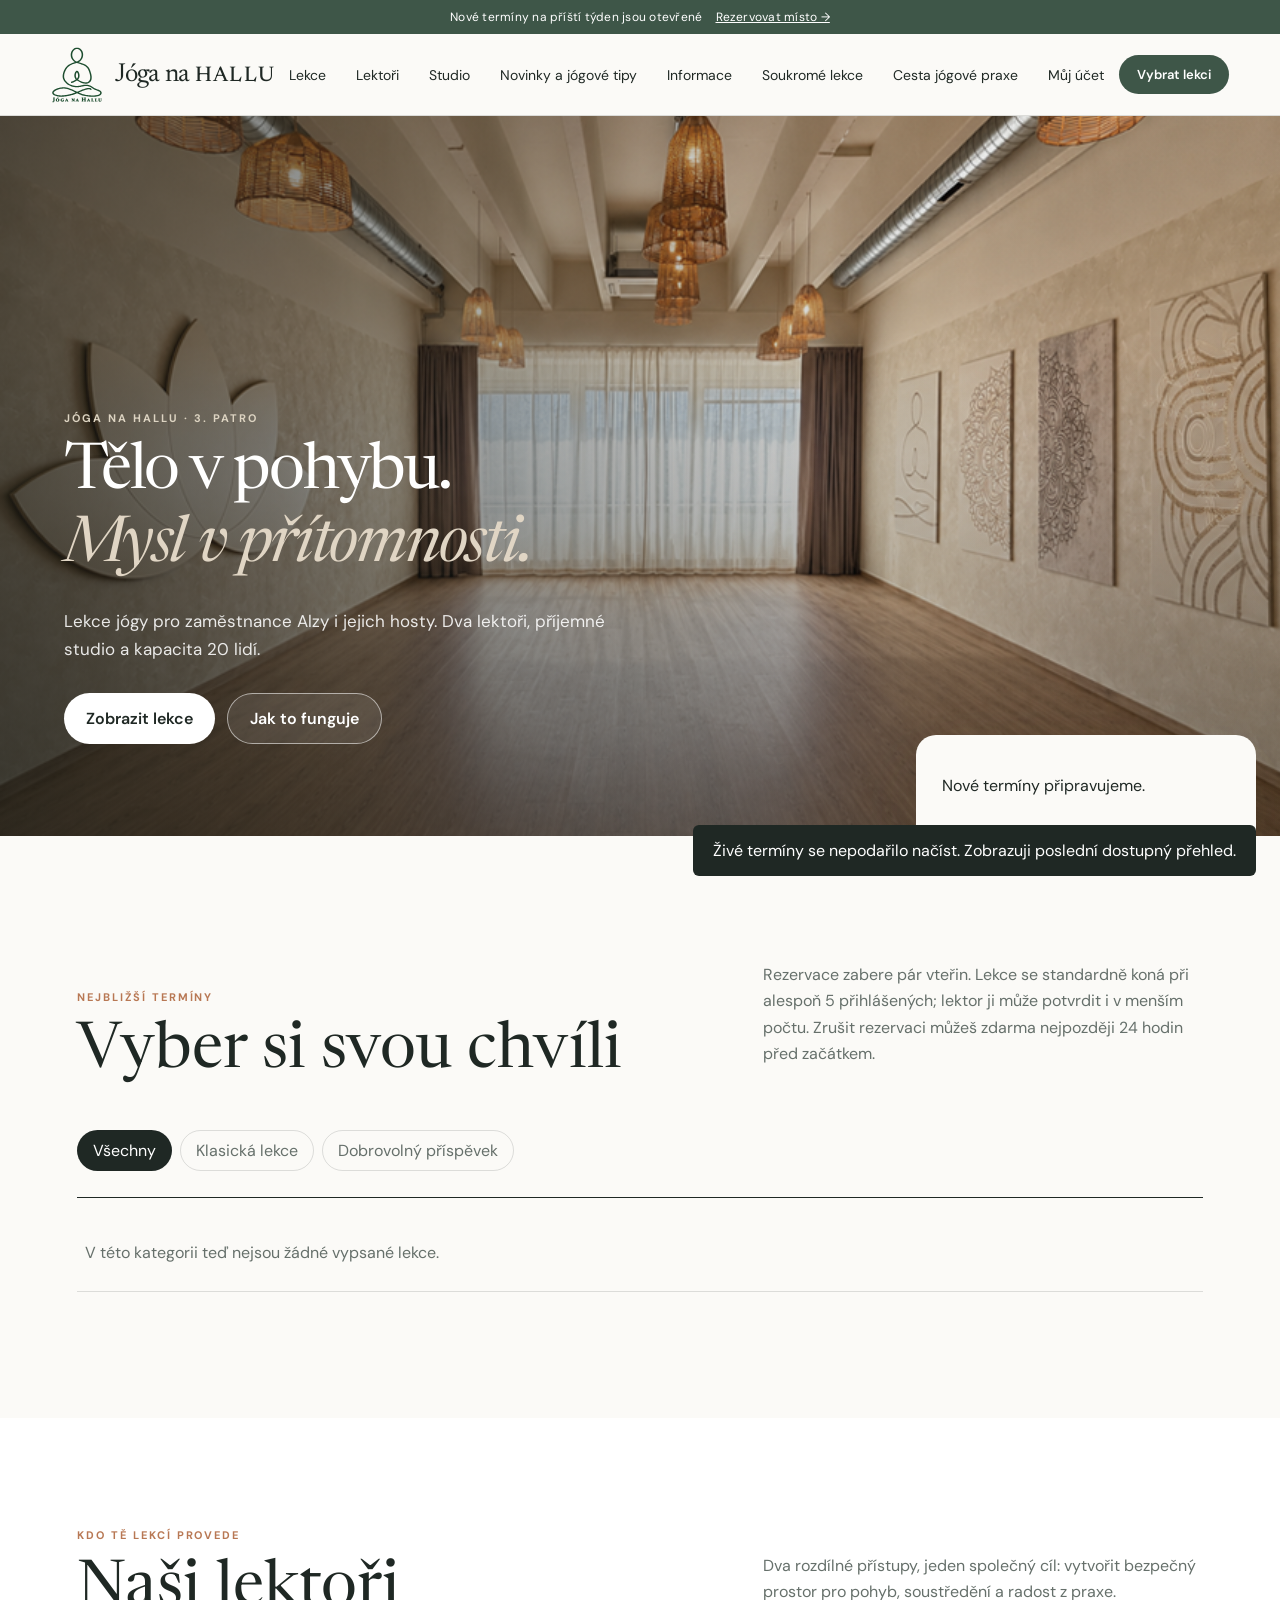
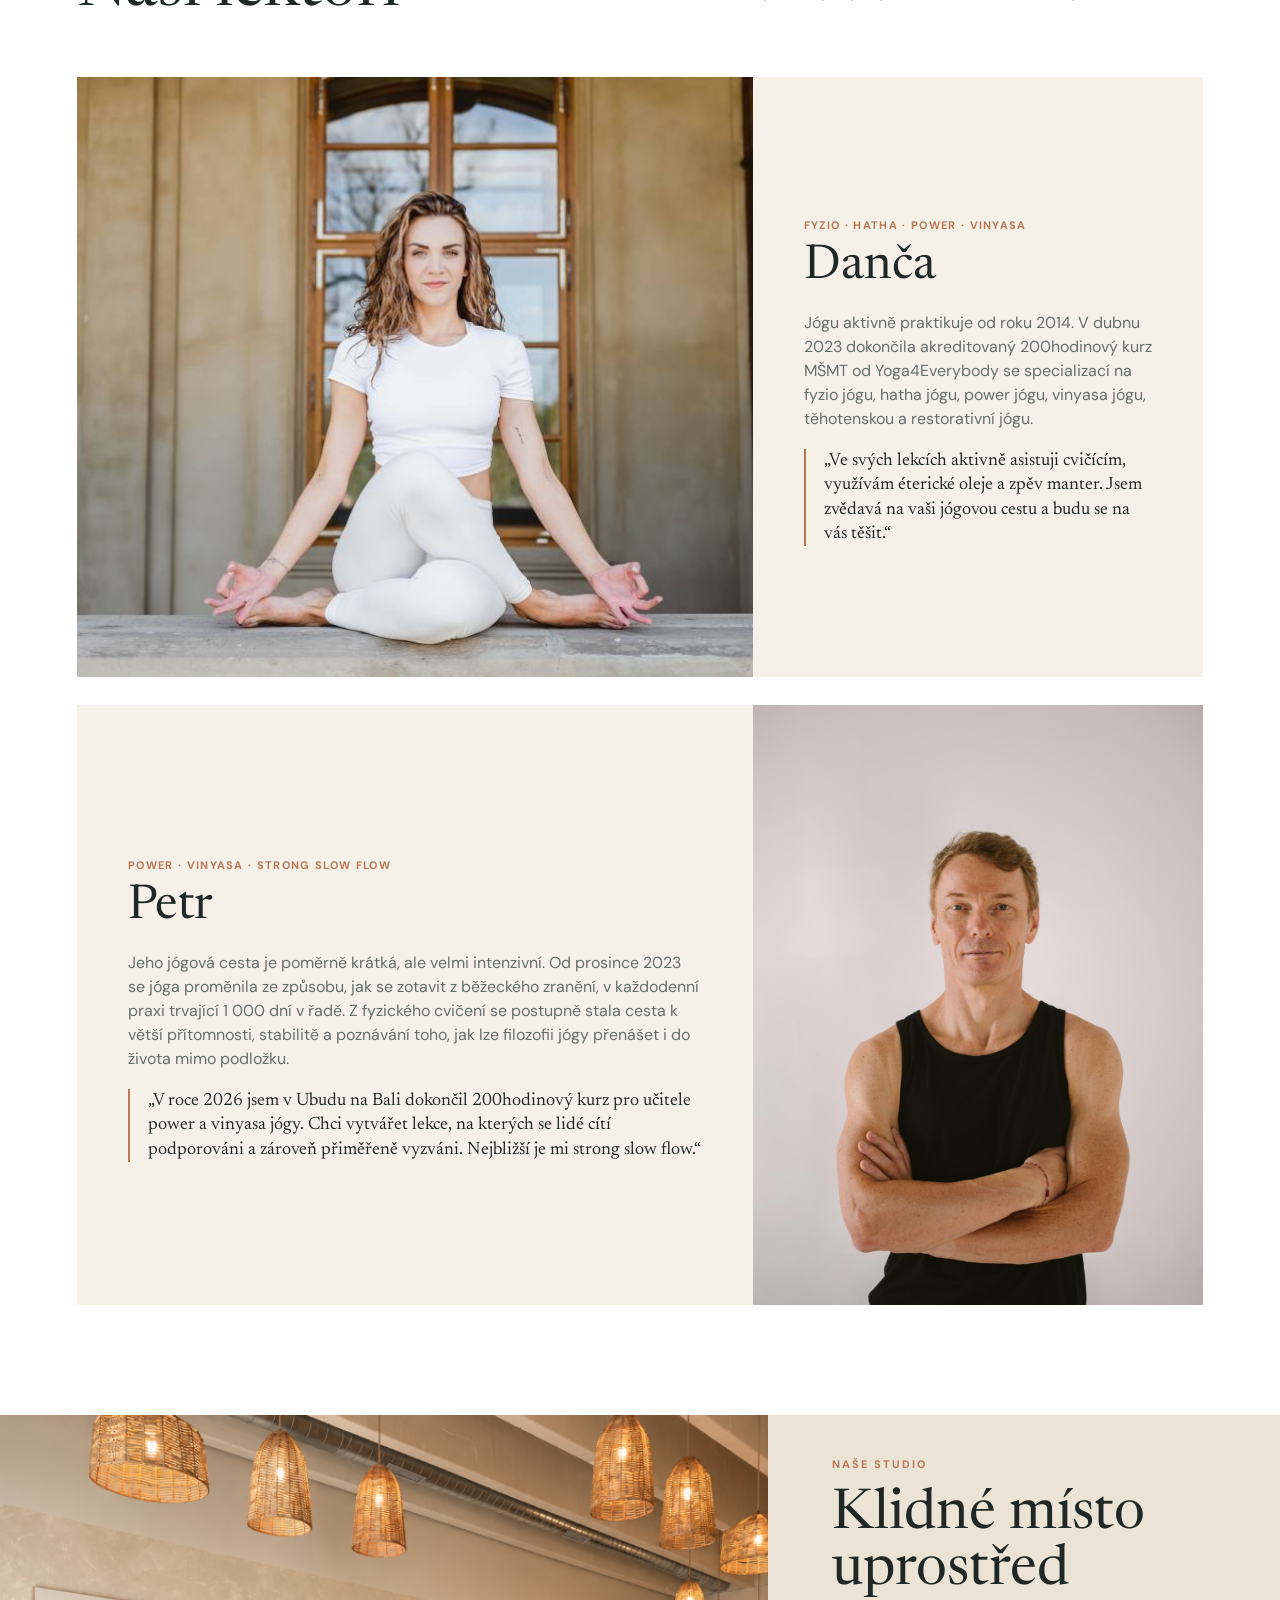
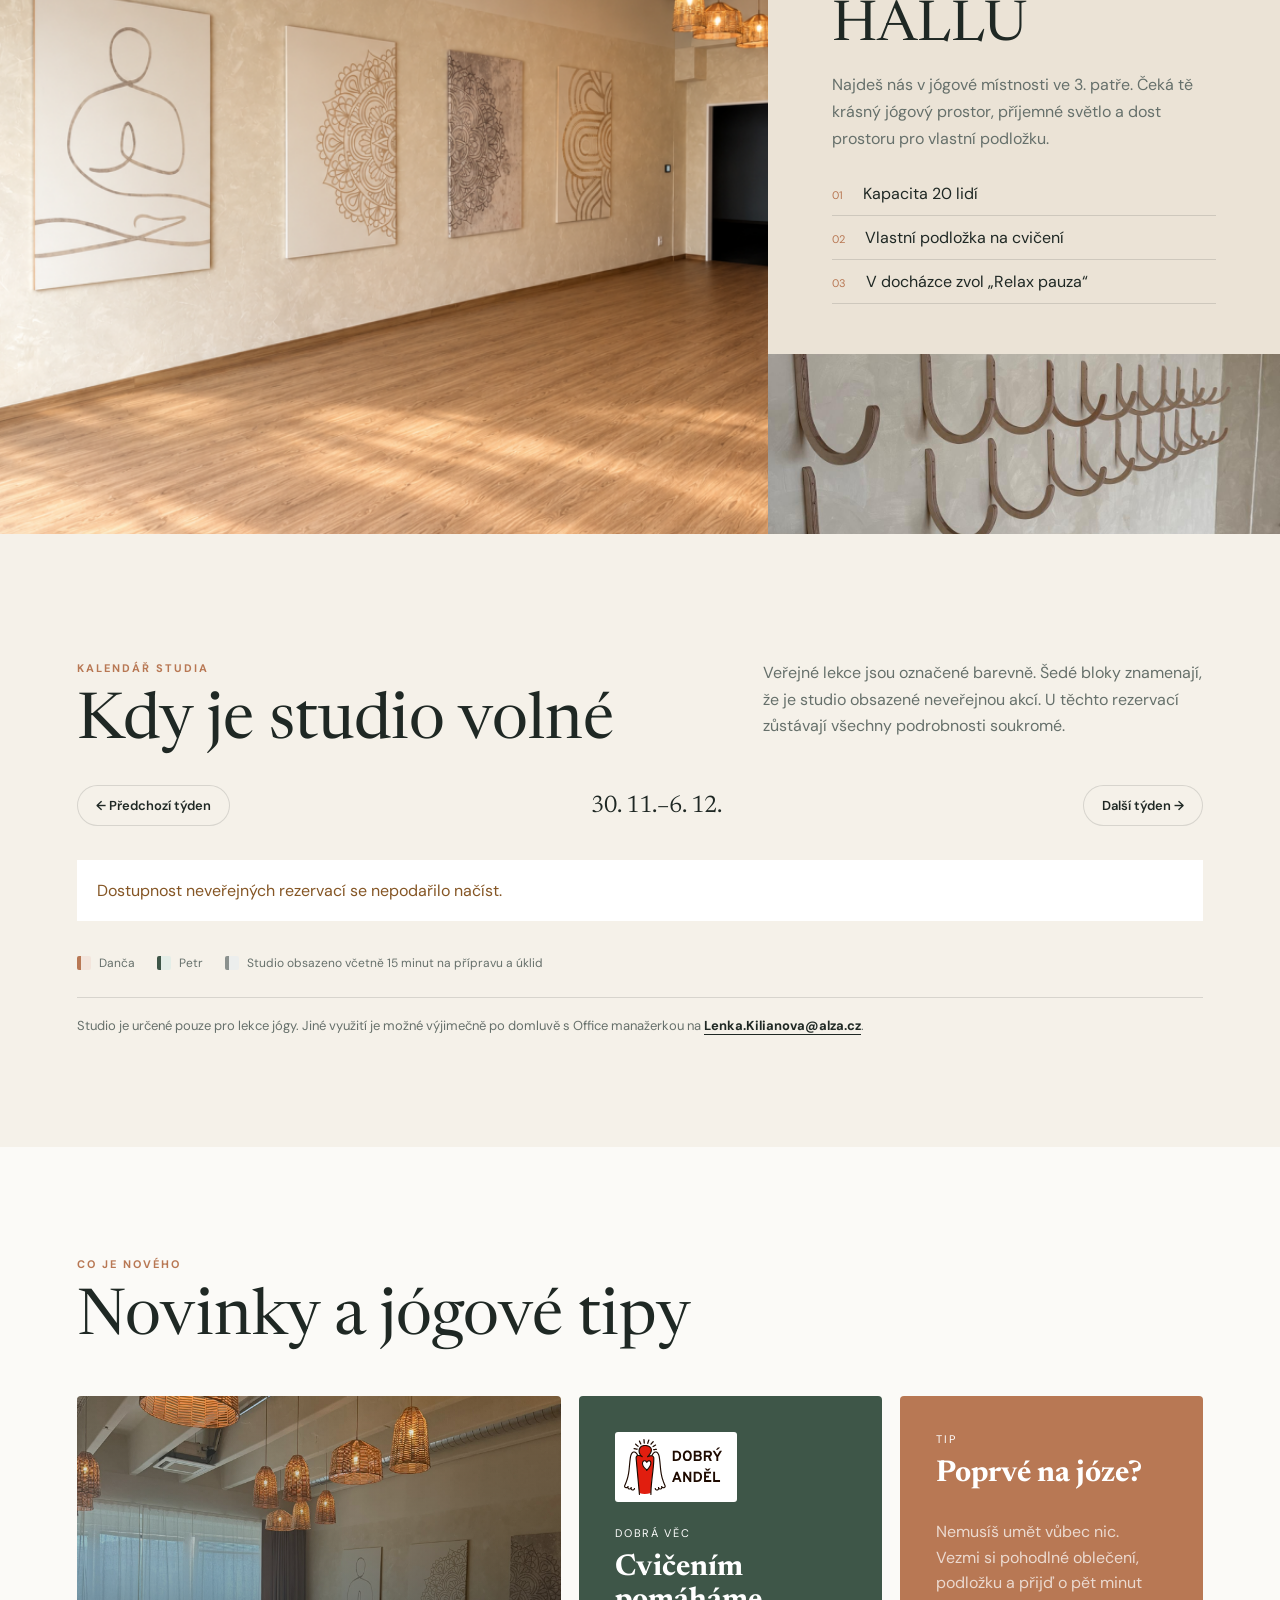
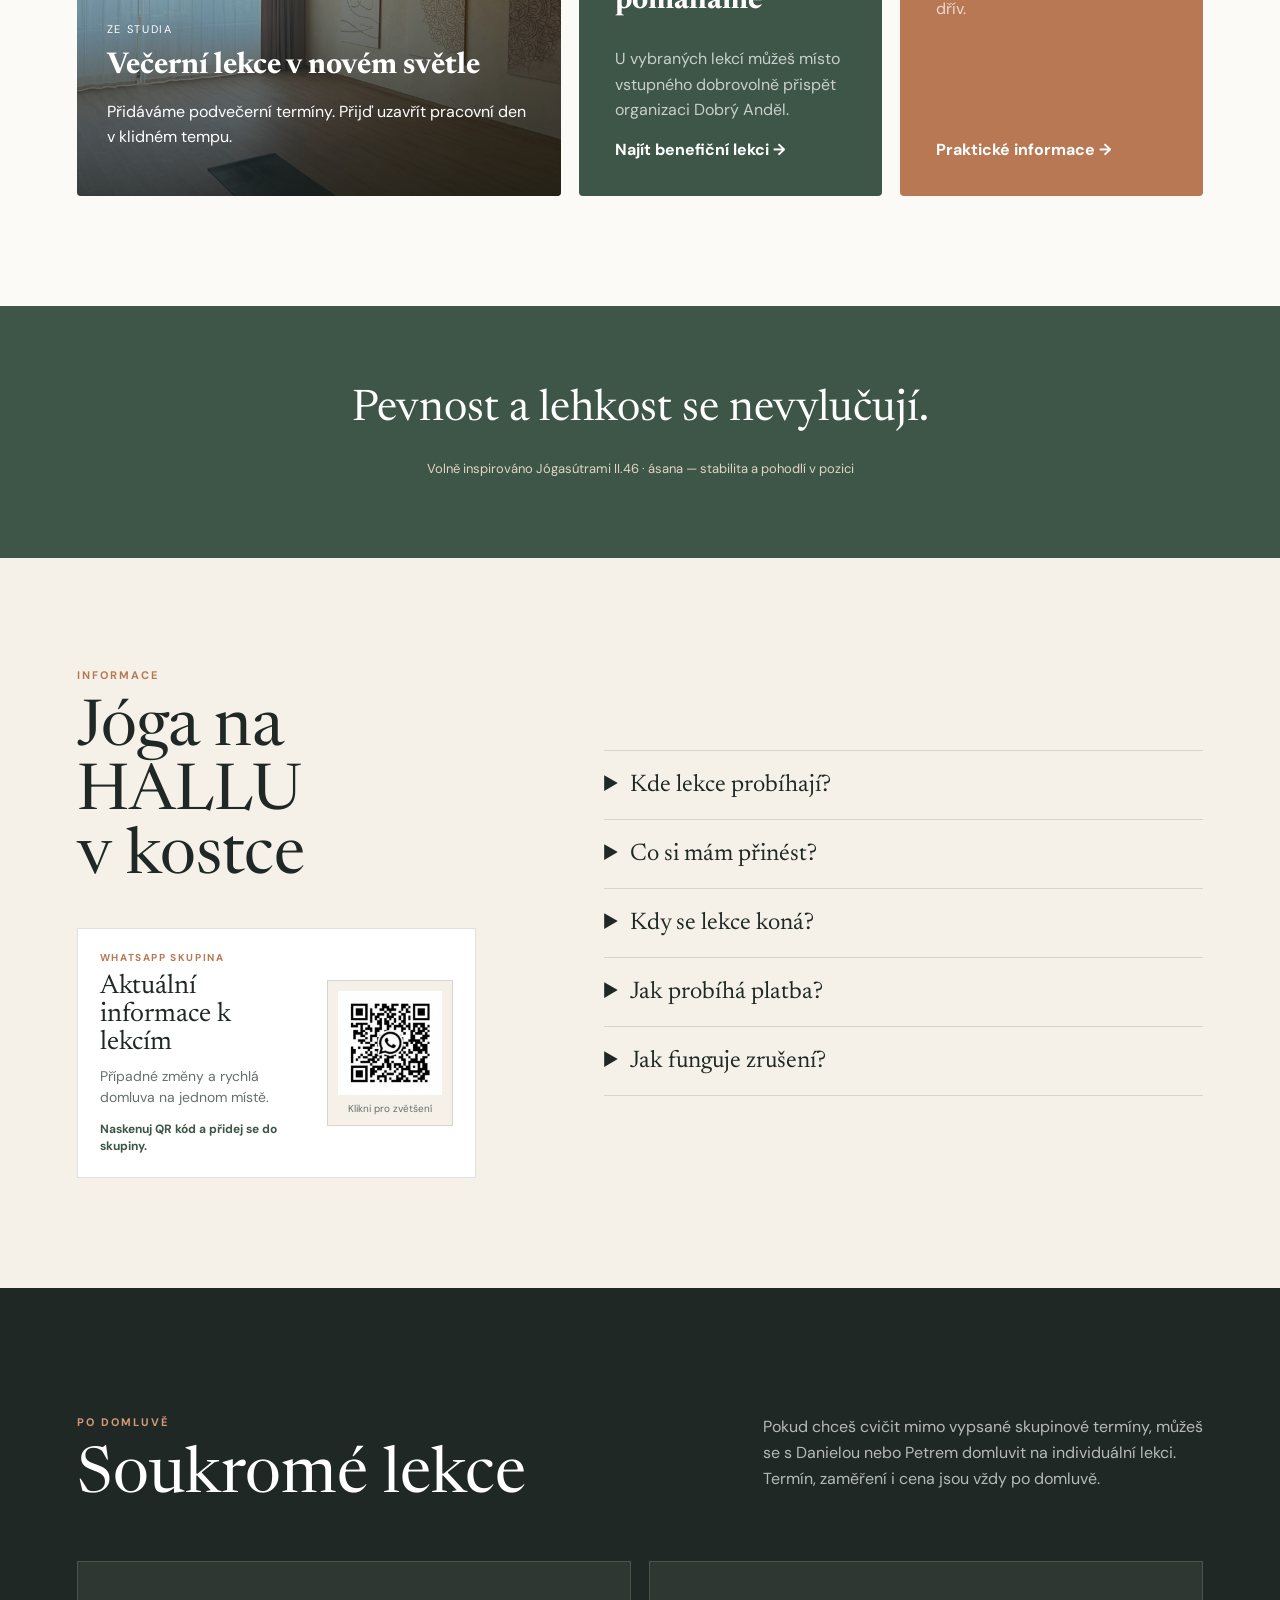
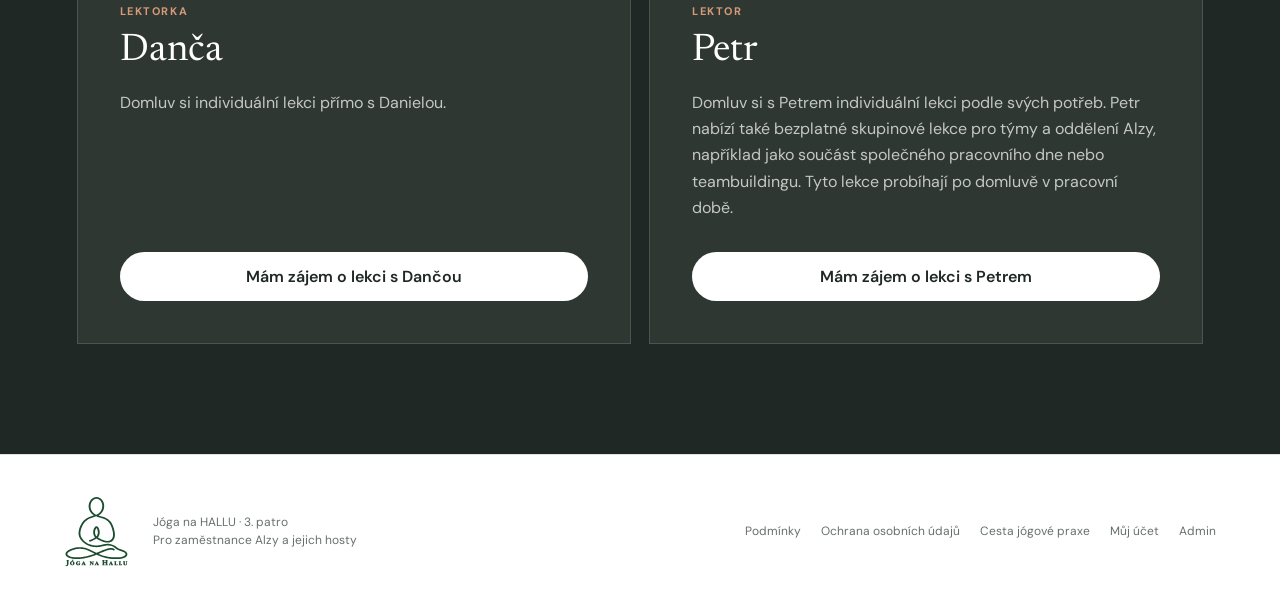
==== commit 29298cde: "Hide cancelled reservations from student lesson history" ====
--- a/index.html
+++ b/index.html
@@ -318,6 +318,6 @@
     <div id="booking-content"></div>
   </dialog>
   <div class="toast" id="toast" role="status"></div>
-  <script src="app.js?v=2026102905"></script>
+  <script src="app.js?v=2026102906"></script>
 </body>
 </html>
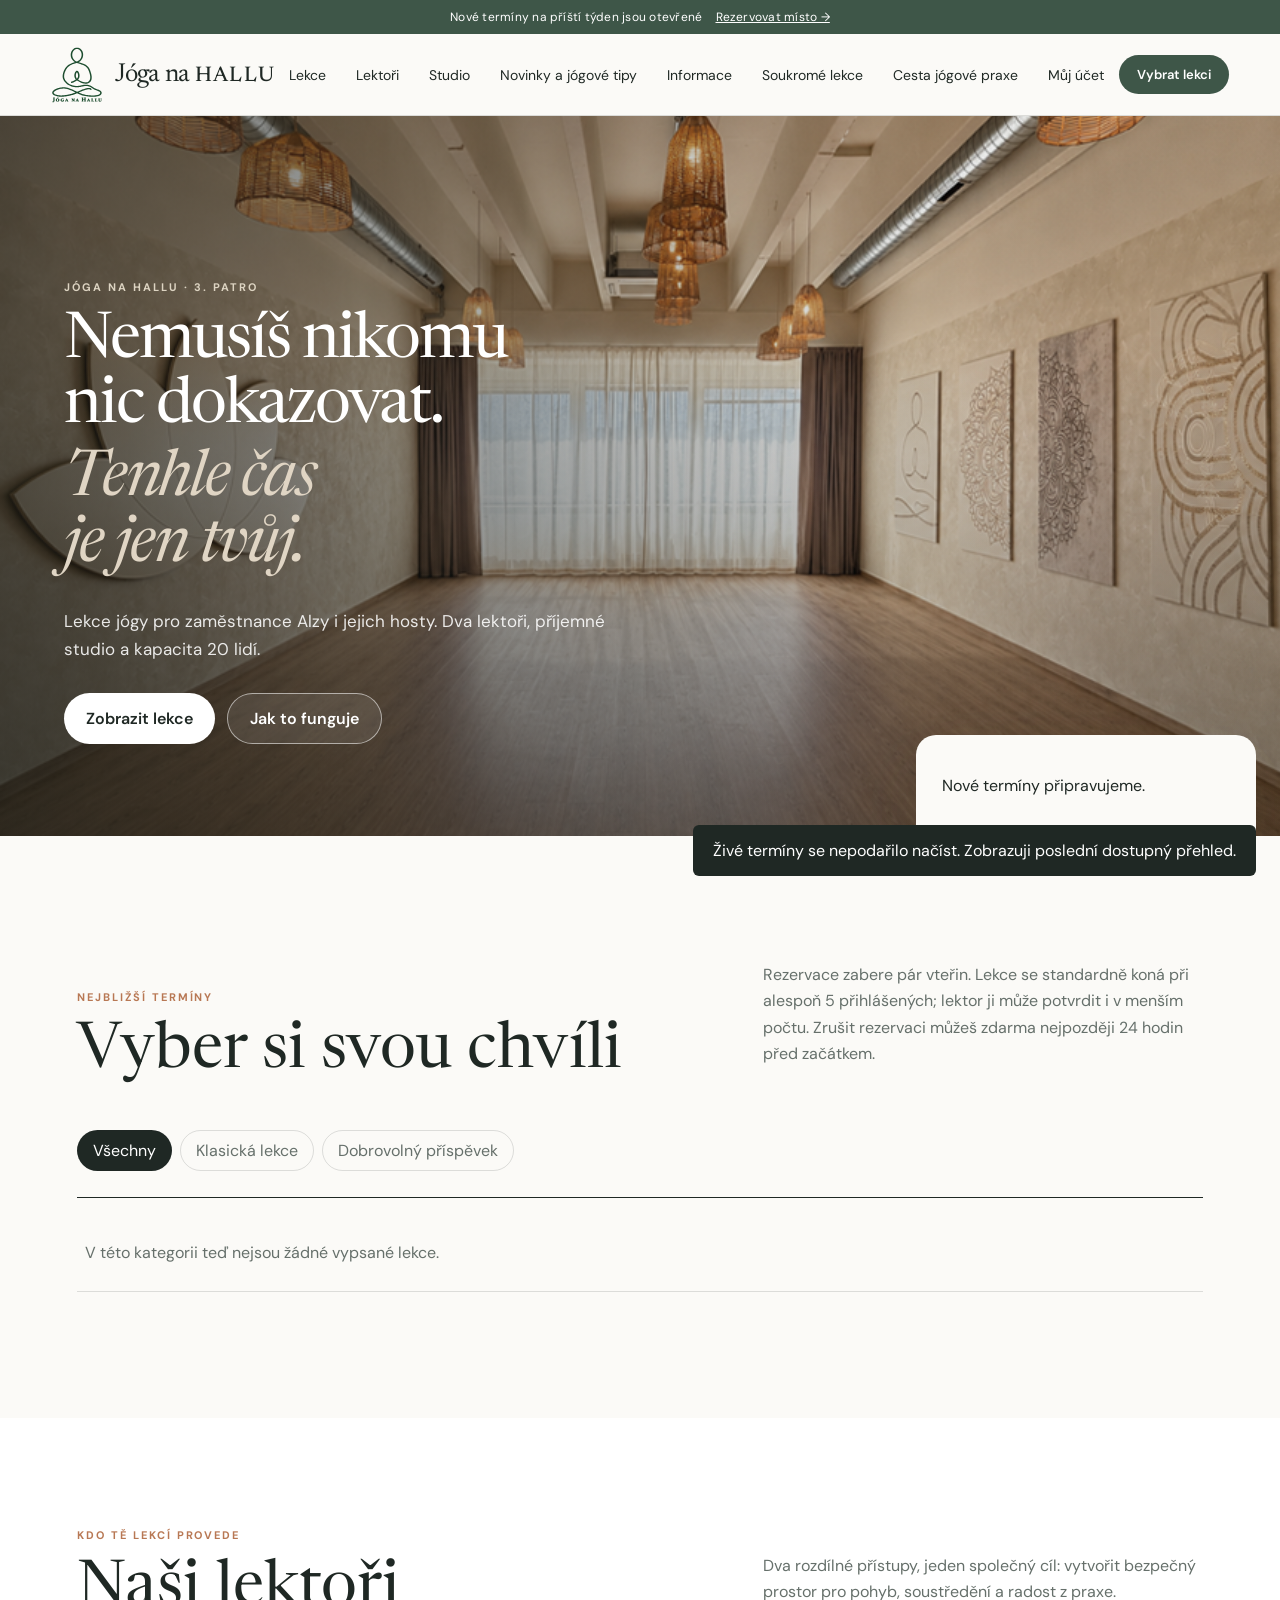
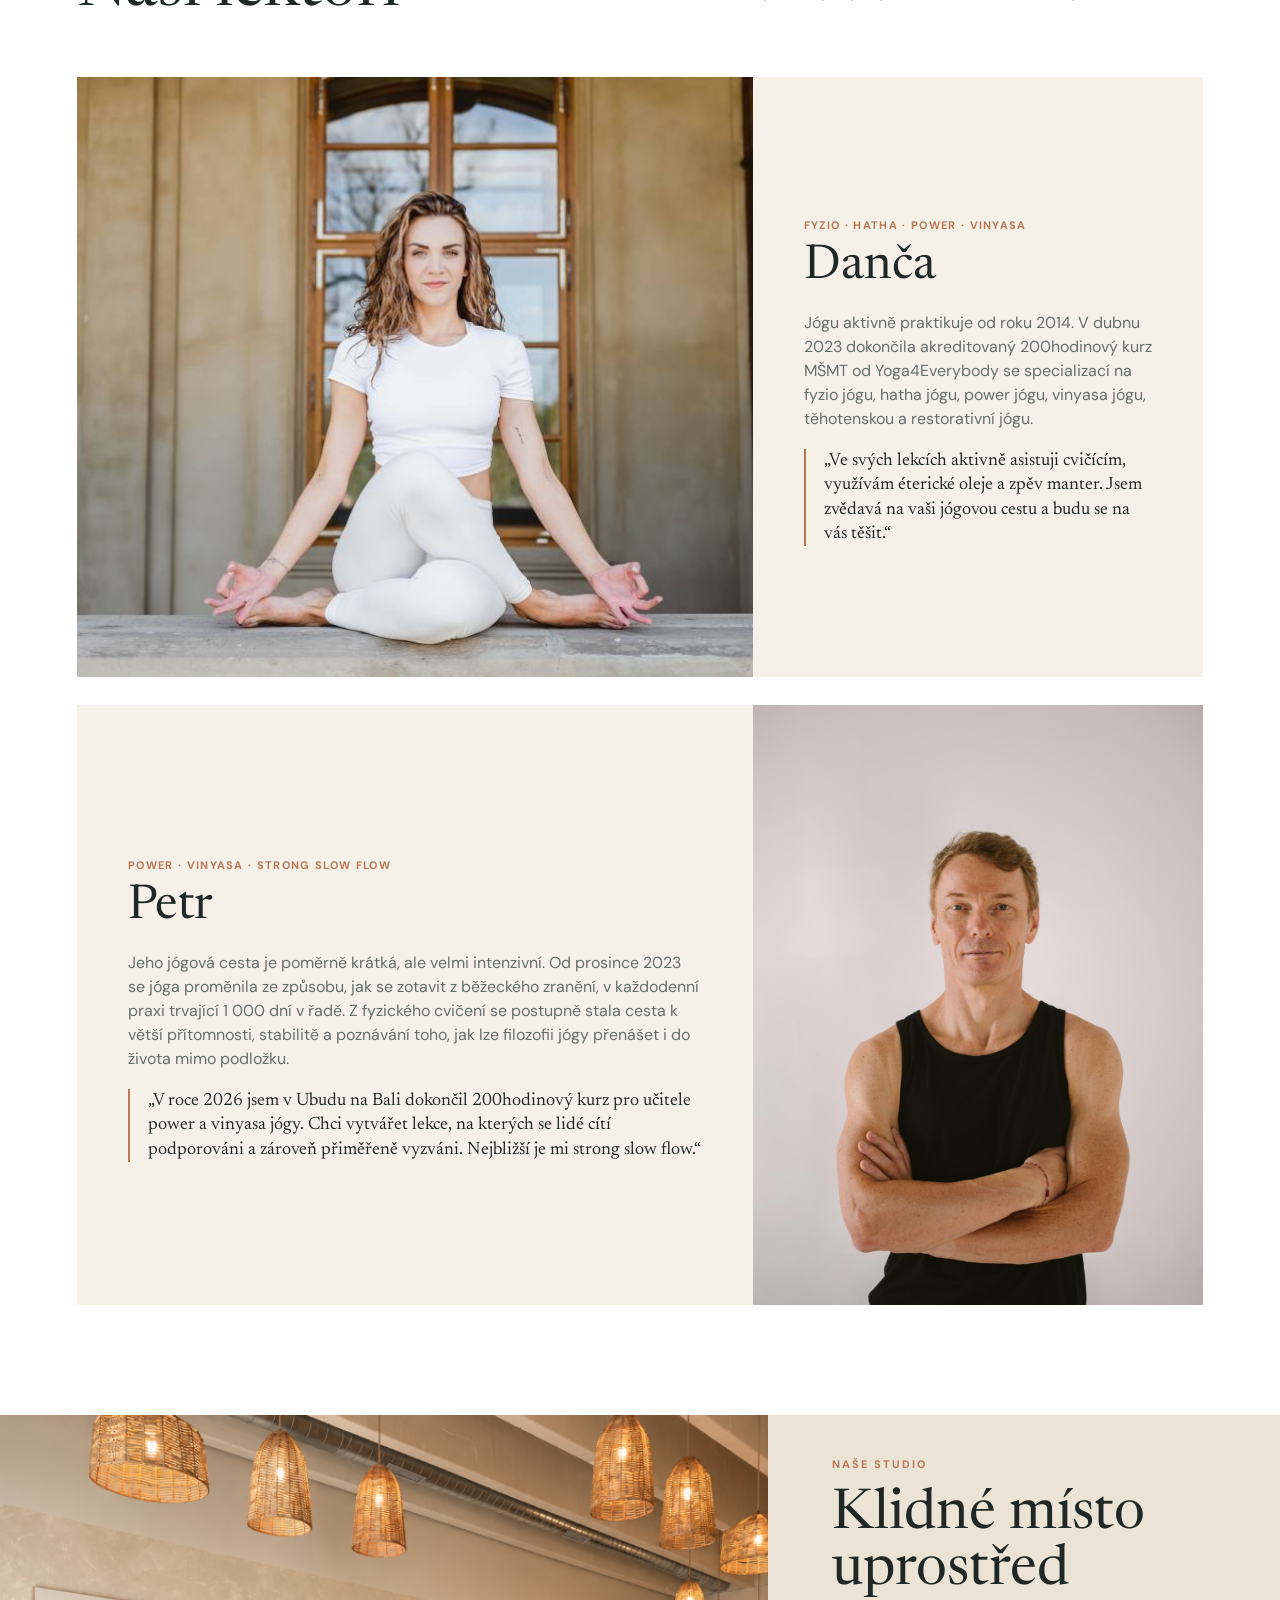
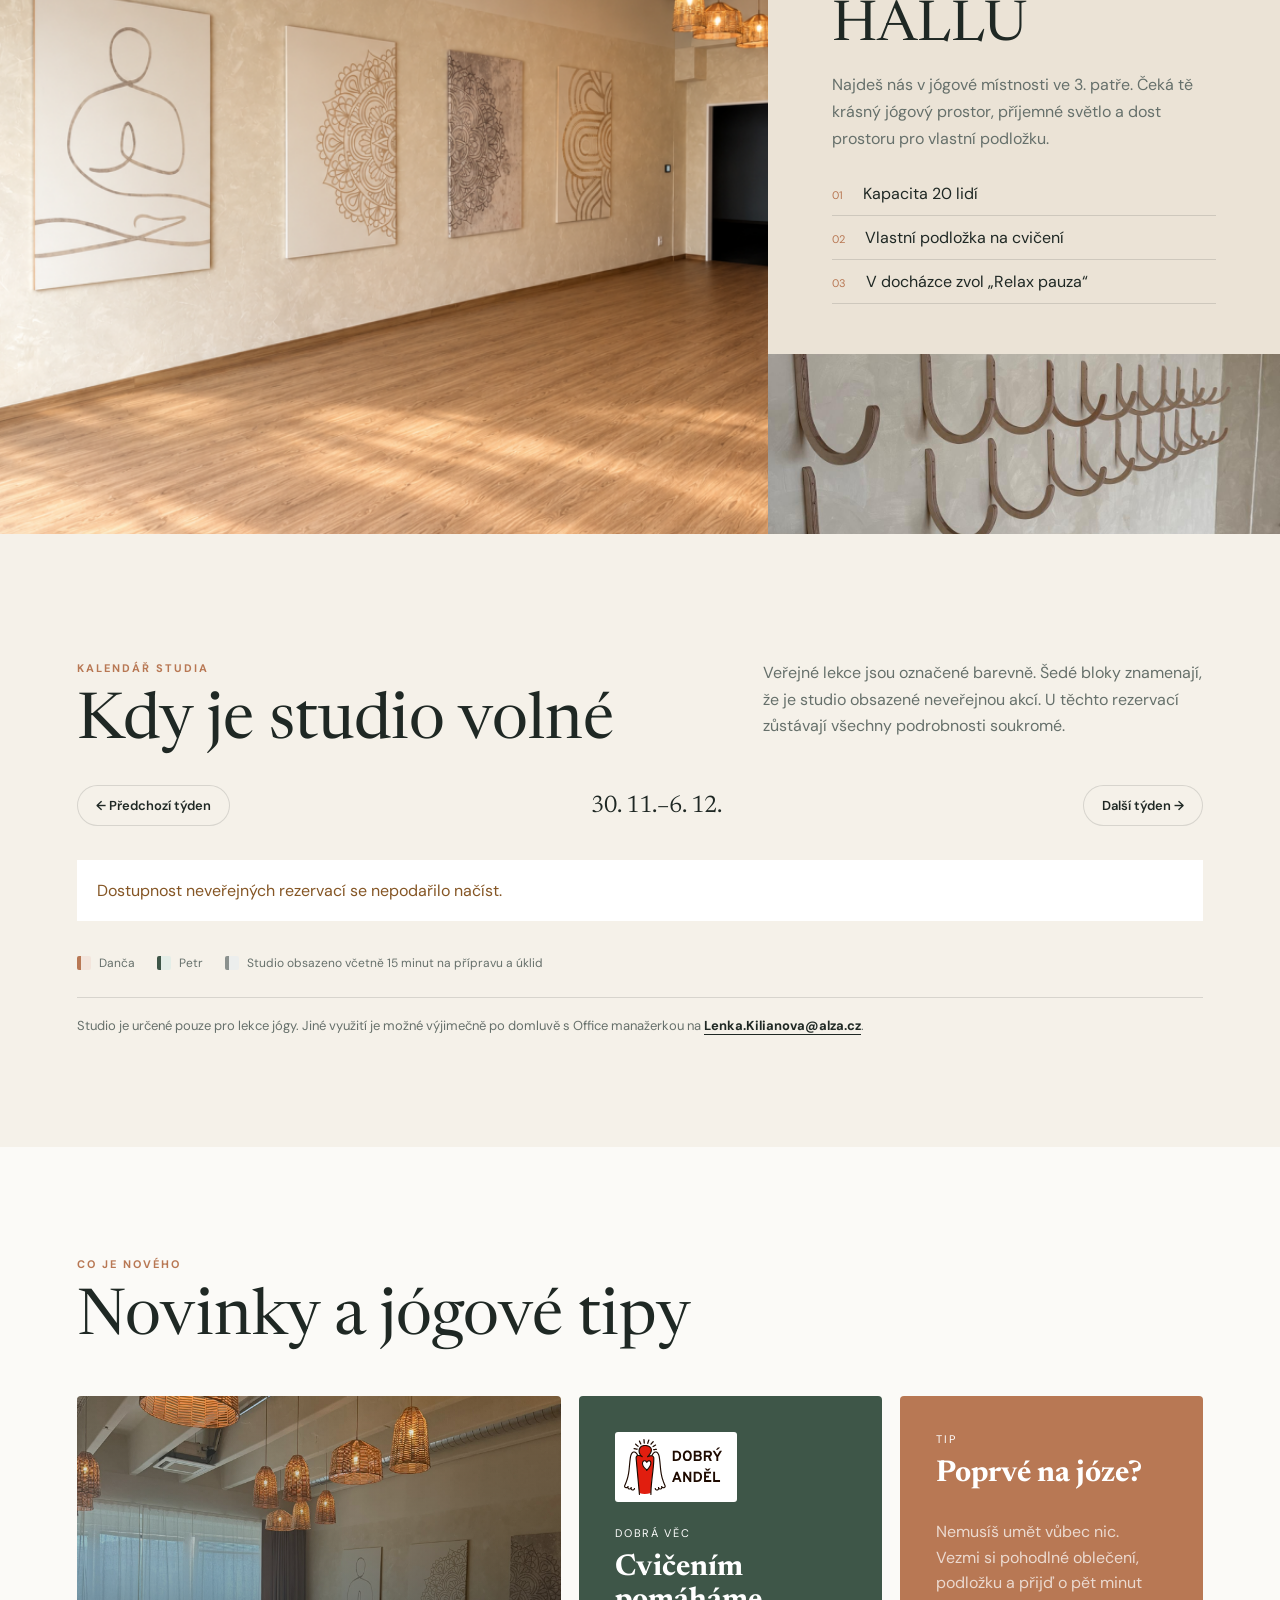
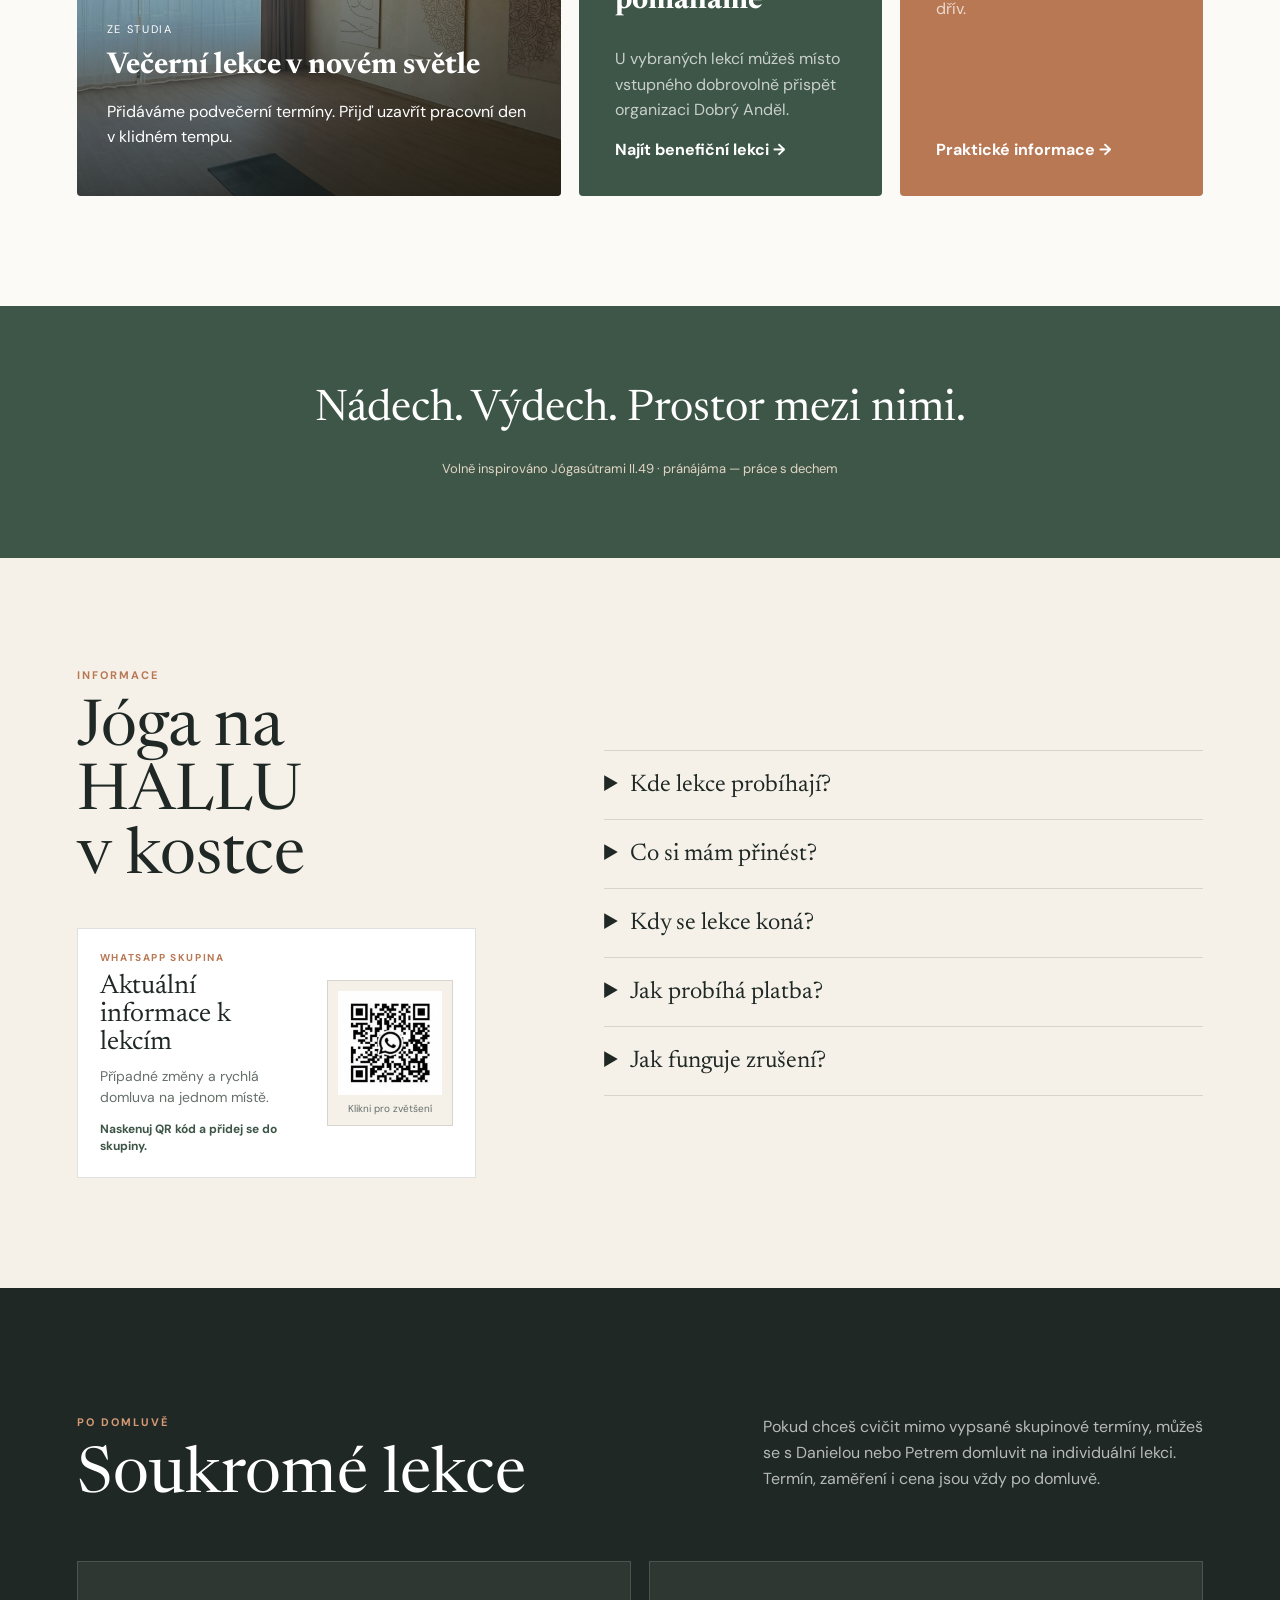
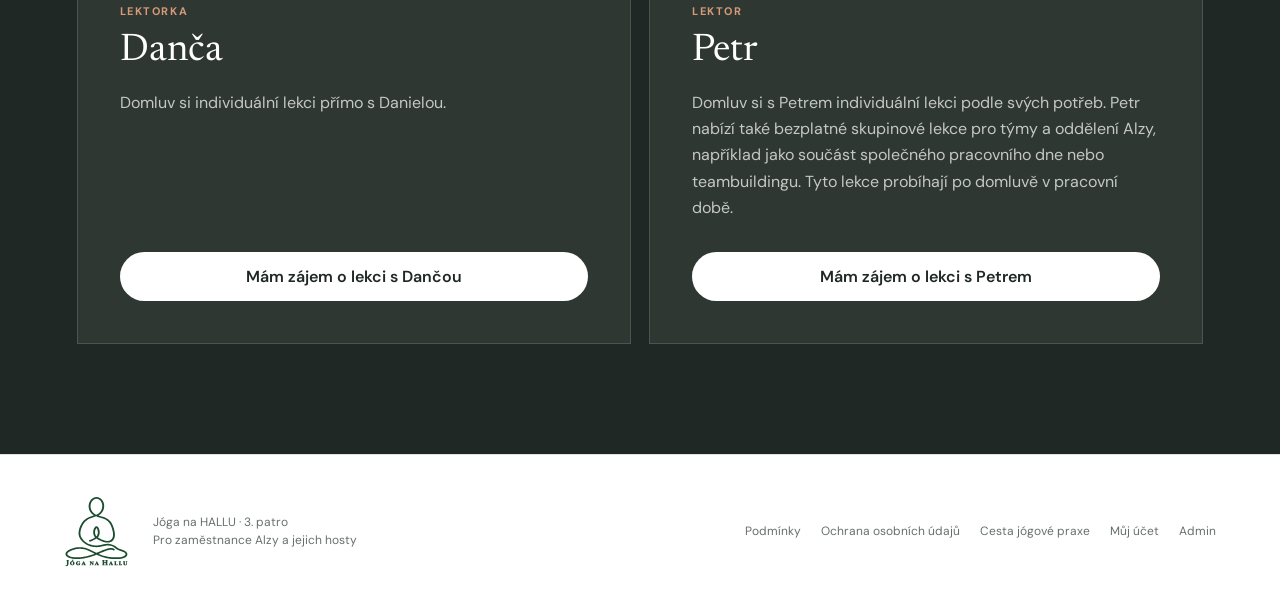
==== commit 3bde3801: "Add Dopomoci to lesson feedback topics" ====
--- a/index.html
+++ b/index.html
@@ -318,6 +318,6 @@
     <div id="booking-content"></div>
   </dialog>
   <div class="toast" id="toast" role="status"></div>
-  <script src="app.js?v=2026102906"></script>
+  <script src="app.js?v=2026102907"></script>
 </body>
 </html>
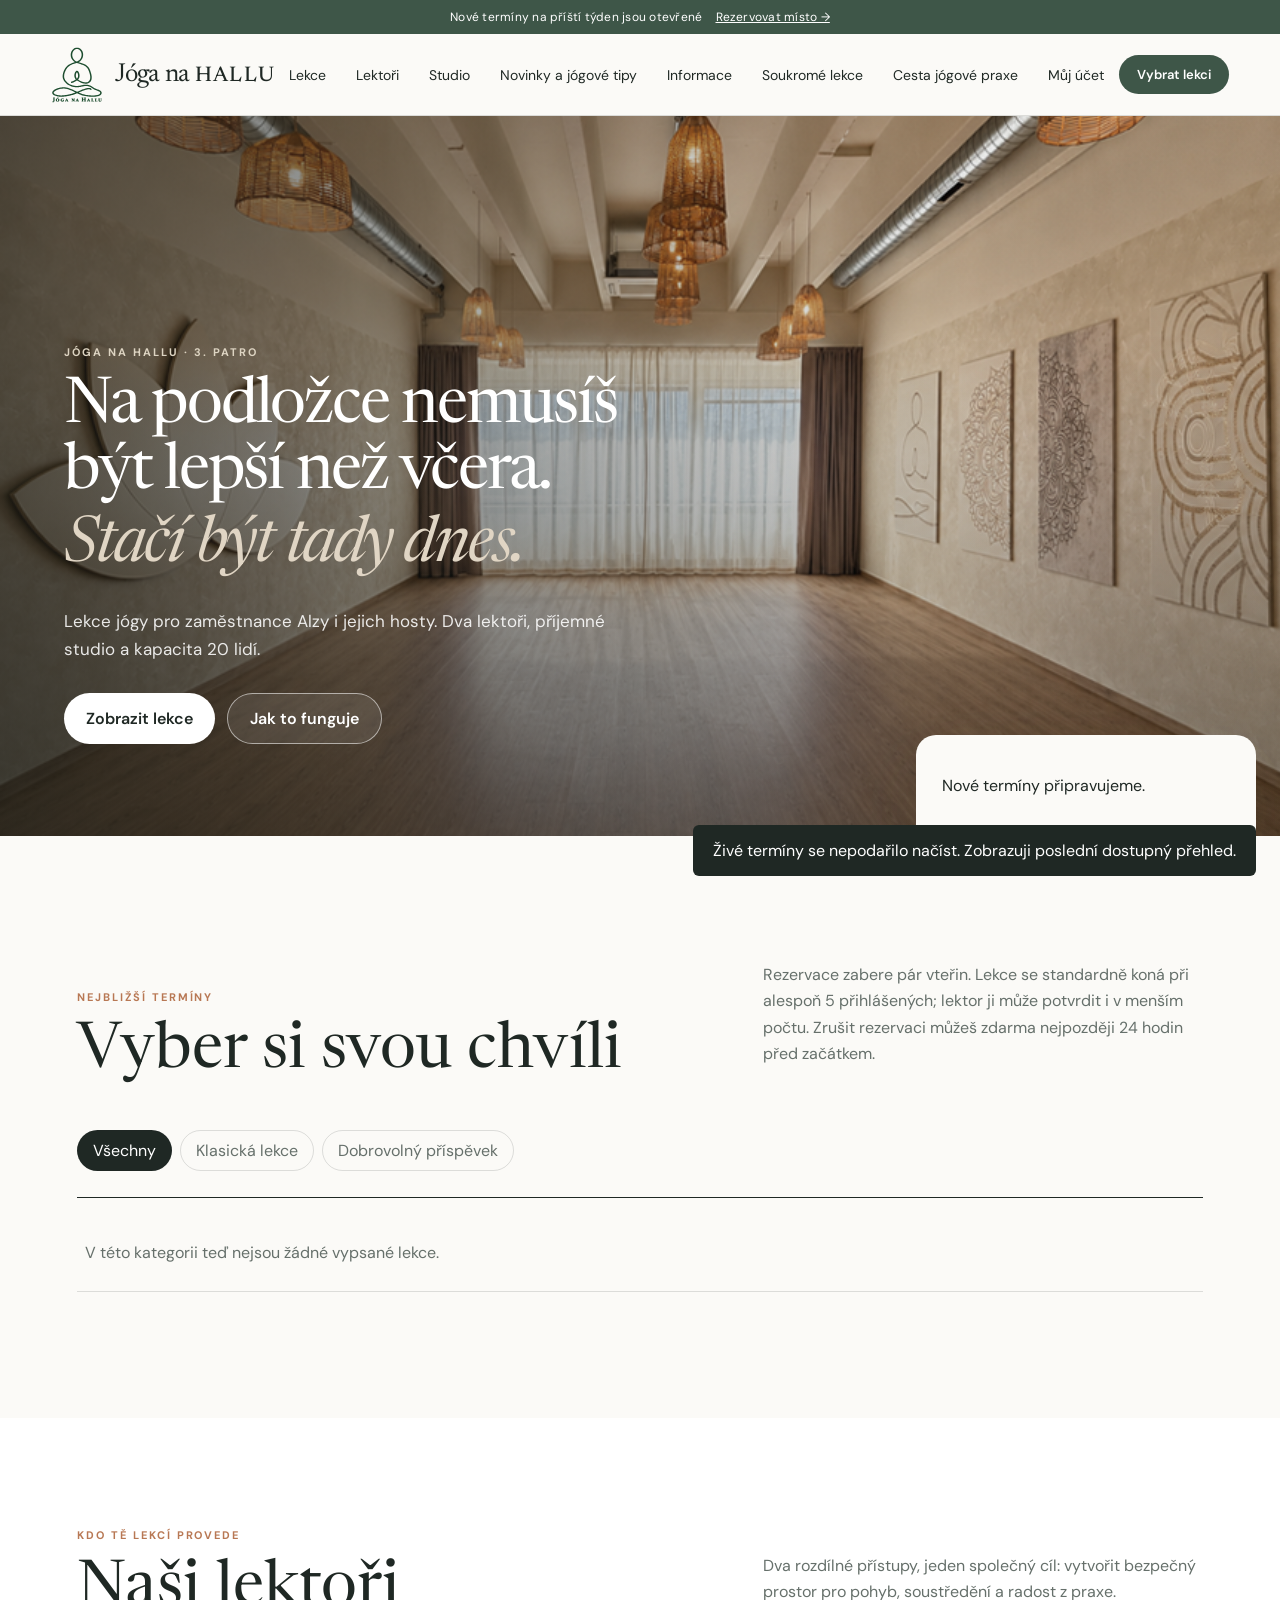
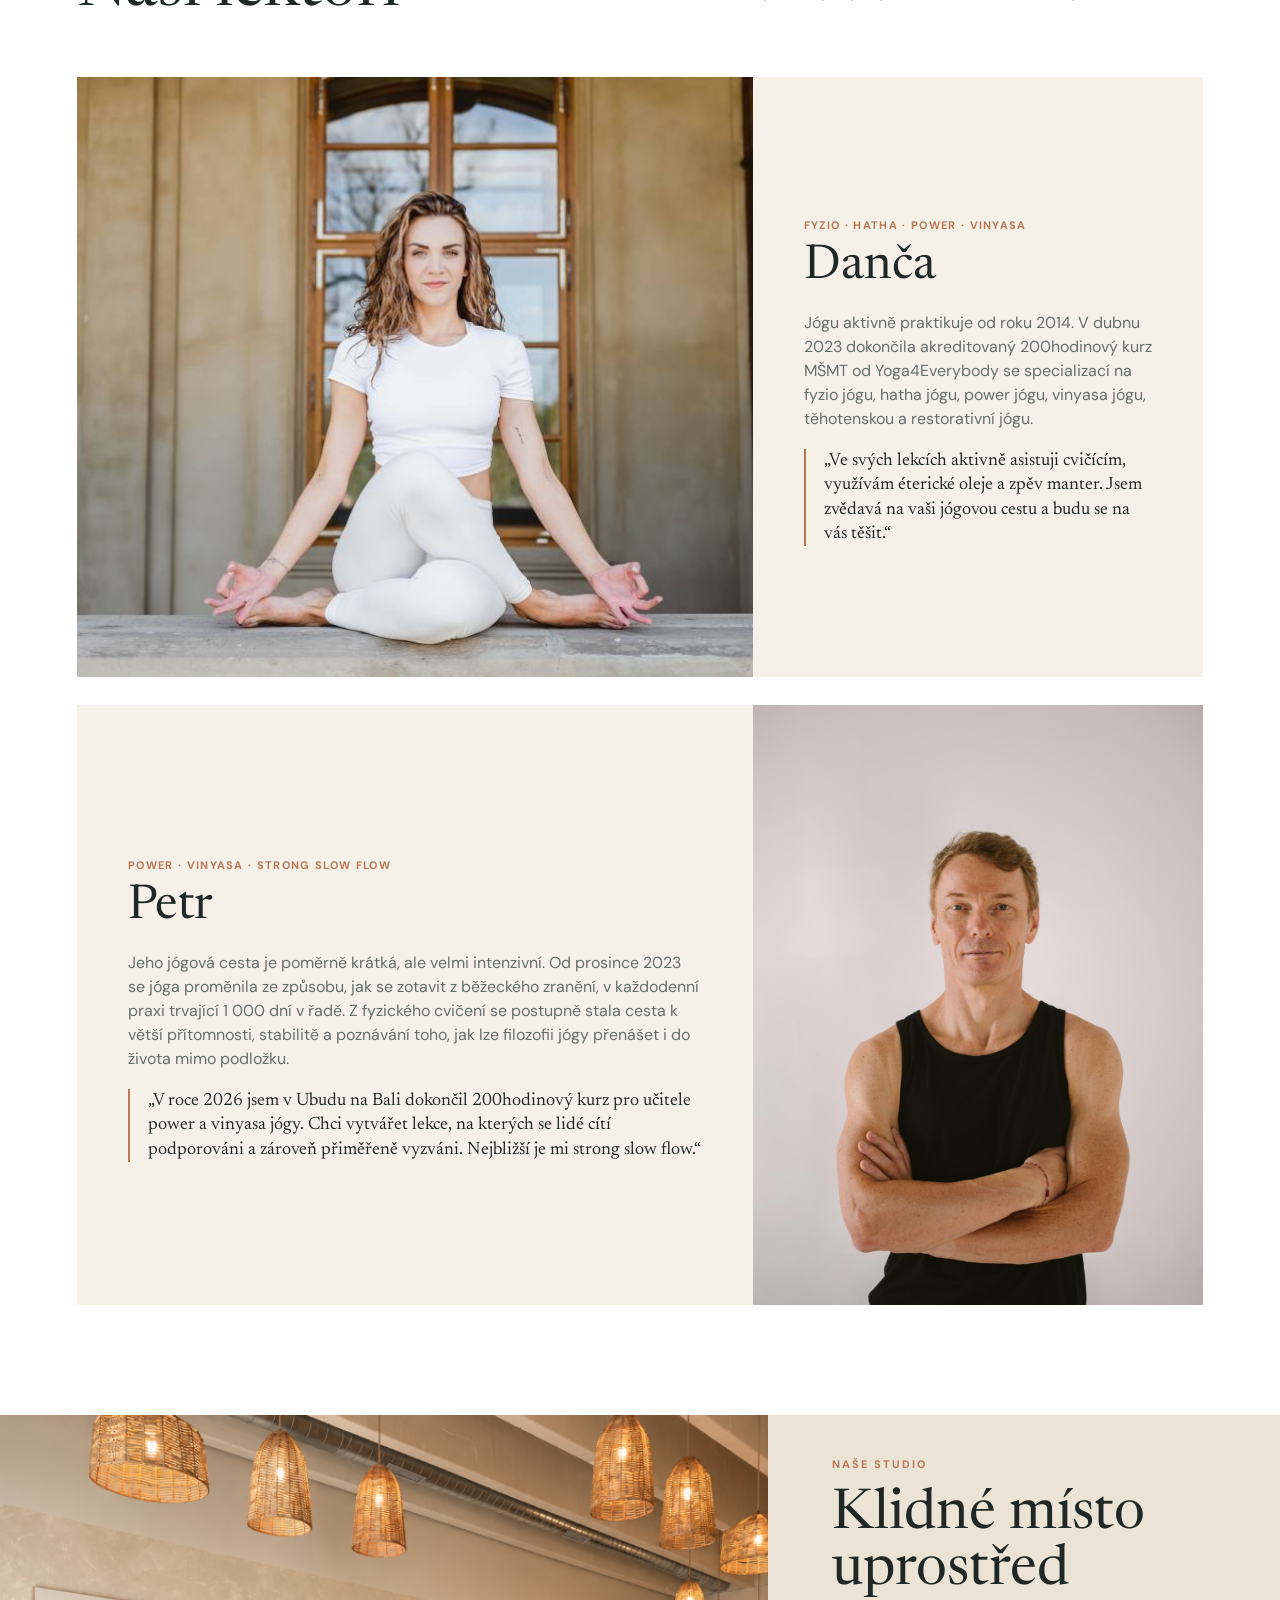
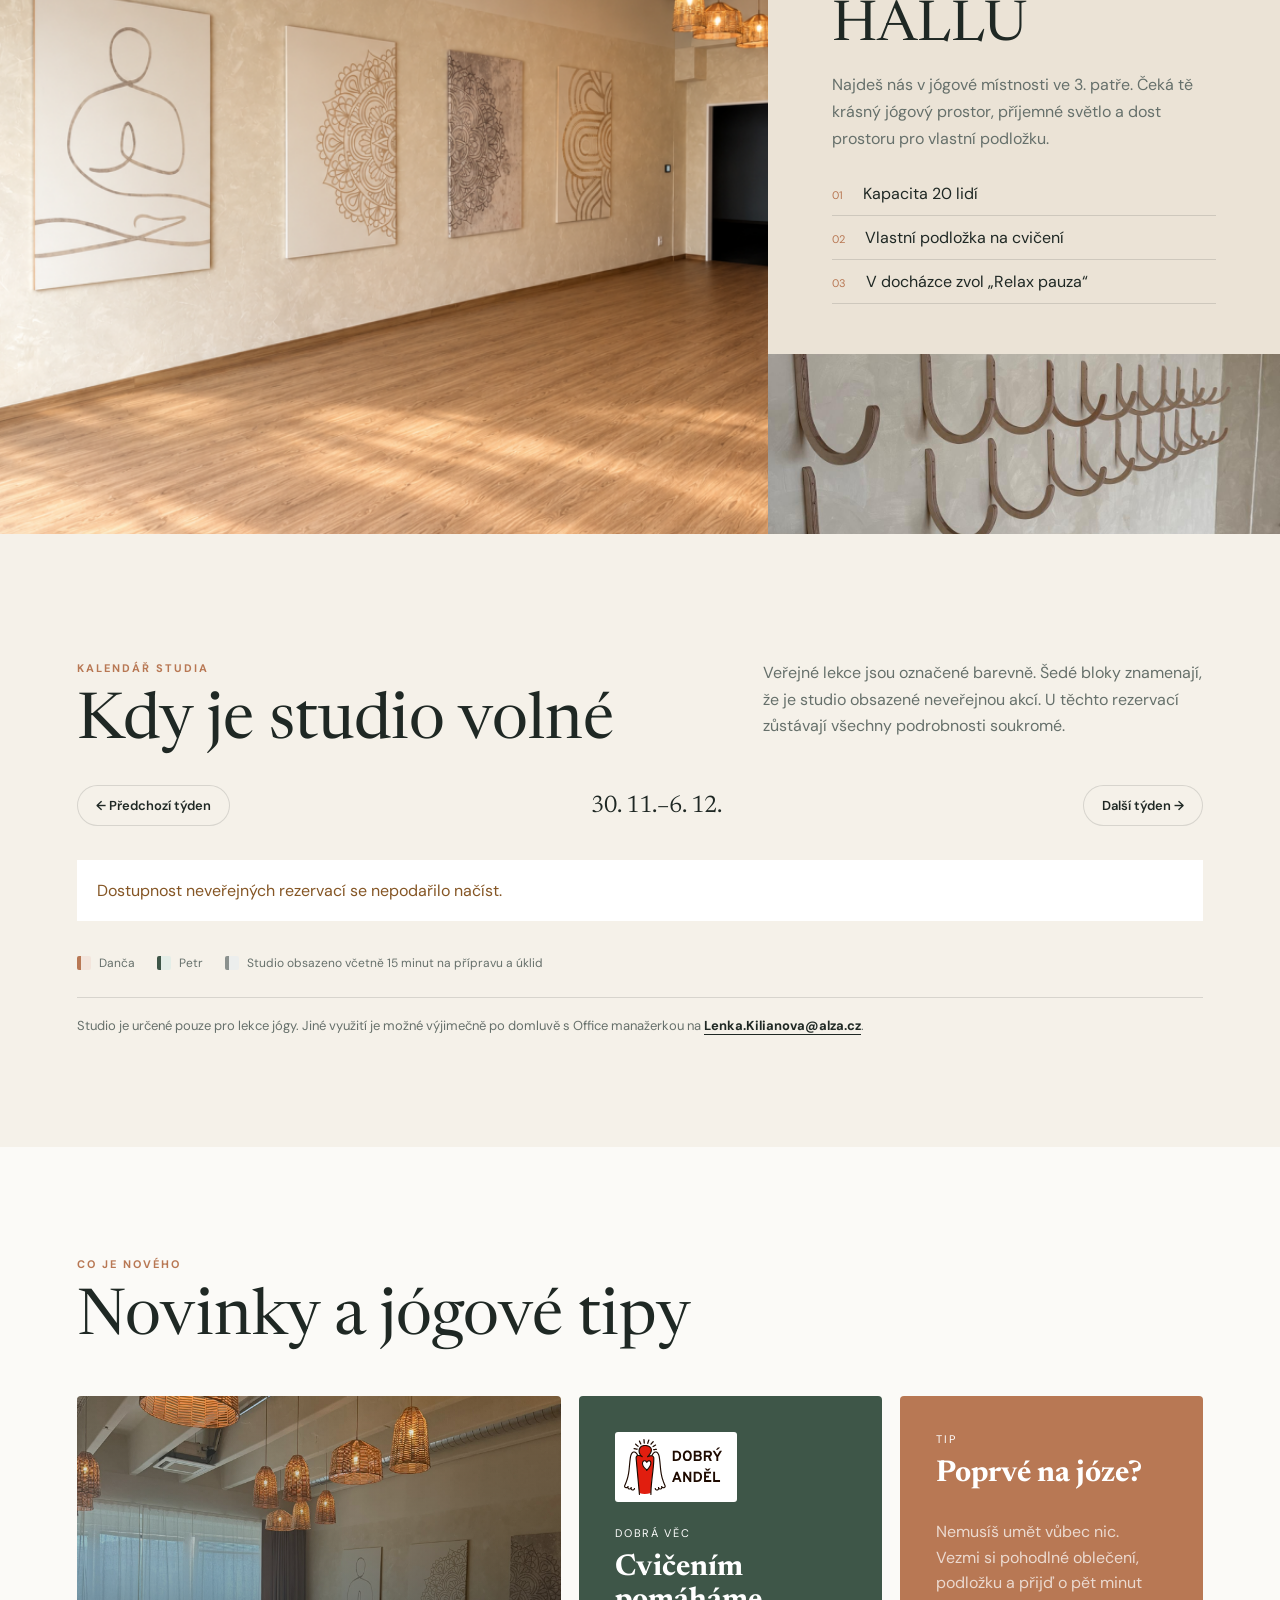
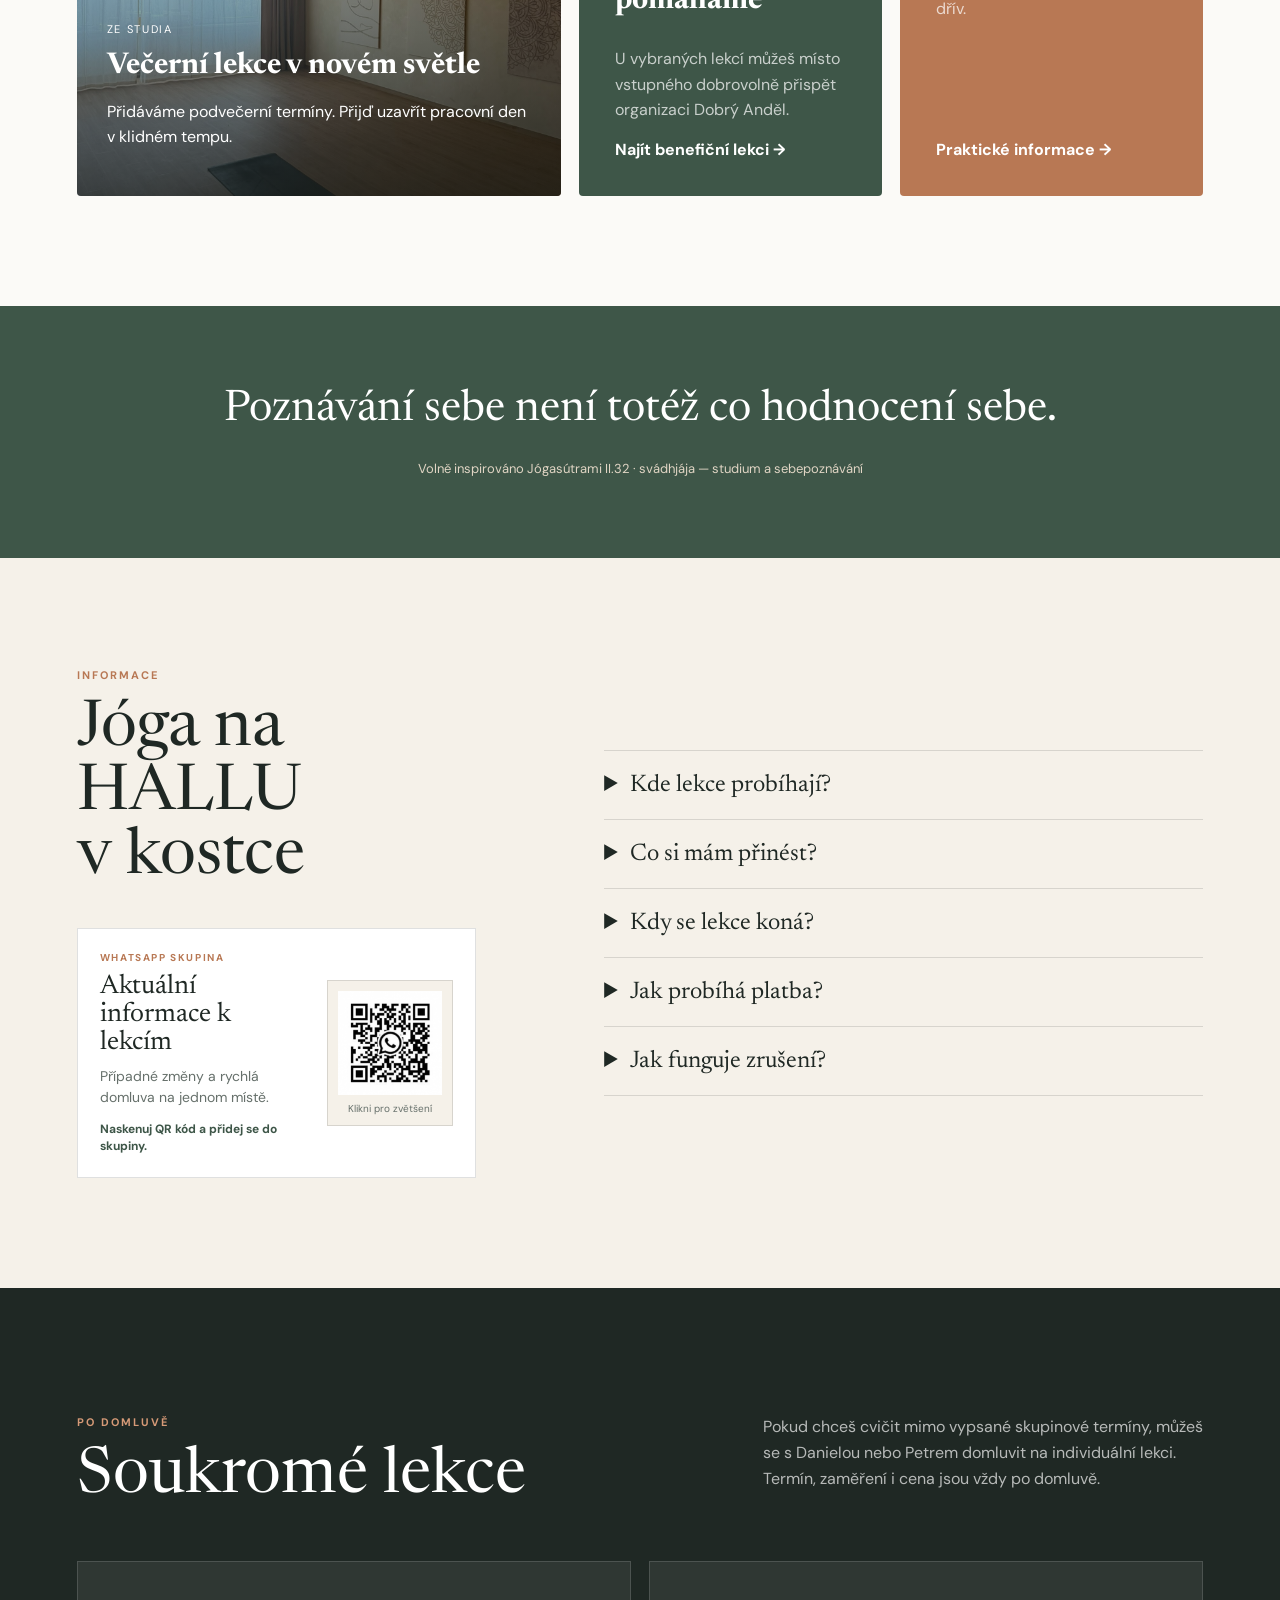
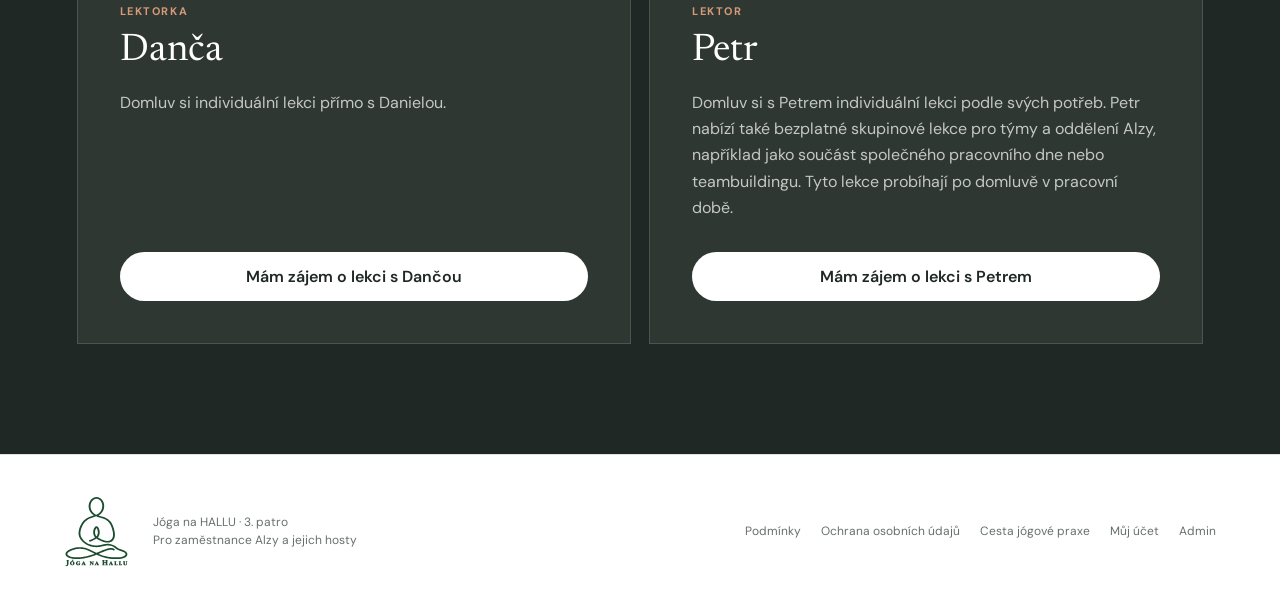
==== commit 3b4bf36b: "Add concrete lesson feedback choices with responsive layout" ====
--- a/index.html
+++ b/index.html
@@ -27,7 +27,7 @@
   <link rel="preconnect" href="https://fonts.googleapis.com">
   <link rel="preconnect" href="https://fonts.gstatic.com" crossorigin>
   <link href="https://fonts.googleapis.com/css2?family=DM+Sans:wght@400;500;600;700&family=Newsreader:opsz,wght@6..72,400;6..72,500&display=swap" rel="stylesheet">
-  <link rel="stylesheet" href="styles.css?v=2026102904" />
+  <link rel="stylesheet" href="styles.css?v=2026103001" />
   <script type="application/ld+json">
   {
     "@context": "https://schema.org",
@@ -318,6 +318,6 @@
     <div id="booking-content"></div>
   </dialog>
   <div class="toast" id="toast" role="status"></div>
-  <script src="app.js?v=2026102907"></script>
+  <script src="app.js?v=2026103001"></script>
 </body>
 </html>
--- a/styles.css
+++ b/styles.css
@@ -300,6 +300,35 @@
 .feedback-topics{grid-template-columns:repeat(2,1fr)}
 .feedback-saved-note{padding:12px 14px;background:#eef3ee;color:var(--sage-dark)!important;font-size:13px}
 .feedback-thanks{text-align:center}
+/* Detailed anonymous feedback: three equal choices per area. */
+dialog:has(.lesson-feedback-form){width:min(980px,calc(100% - 24px))}
+.lesson-feedback-form{padding:40px 48px;gap:22px}
+.lesson-feedback-form .feedback-rating{grid-template-columns:repeat(3,minmax(0,1fr));gap:8px}
+.lesson-feedback-form .feedback-rating span{height:100%;min-height:52px;display:flex;align-items:center;justify-content:center;border-radius:10px}
+.lesson-feedback-form .feedback-rating input:focus-visible+span{outline:3px solid var(--clay);outline-offset:3px}
+.feedback-details h3{margin:4px 0;font:600 17px "DM Sans",sans-serif}
+.feedback-details>p{font-size:13px;color:var(--muted);line-height:1.55;margin:0 0 12px}
+.feedback-area{min-width:0;display:grid;grid-template-columns:174px minmax(0,1fr);align-items:center;gap:22px;border:0;border-top:1px solid var(--line);margin:0;padding:17px 0}
+.feedback-area:last-child{border-bottom:1px solid var(--line)}
+.feedback-area legend{float:left;width:174px;padding:0;font-size:14px;font-weight:600}
+.feedback-area legend small{display:block;color:var(--muted);font-size:11px;font-weight:400;margin-top:4px}
+.feedback-choices{display:grid;grid-template-columns:repeat(3,minmax(0,1fr));gap:8px;grid-column:2}
+.feedback-choice{min-width:0;min-height:48px;margin:0;padding:10px 9px;border:1px solid var(--line);border-radius:10px;background:#fff;color:var(--ink);font:500 13px/1.35 "DM Sans",sans-serif;cursor:pointer}
+.feedback-choice:hover{background:#f5f7f4}
+.feedback-choice[aria-pressed="true"]{background:var(--sage-dark);border-color:var(--sage-dark);color:#fff}
+.feedback-choice:focus-visible{outline:3px solid var(--clay);outline-offset:3px}
+.feedback-legacy{grid-column:2;margin:0;font-size:12px;color:var(--muted)}
+@media(max-width:600px){
+  .lesson-feedback-form{padding:30px 20px;gap:20px}
+  .lesson-feedback-form .feedback-rating{gap:6px}
+  .lesson-feedback-form .feedback-rating span{font-size:12px;padding:9px 5px}
+  .feedback-area{display:block;padding:17px 0}
+  .feedback-area legend{float:none;width:auto;margin-bottom:10px}
+  .feedback-area legend small{display:inline;margin-left:7px}
+  .feedback-choices{gap:6px}
+  .feedback-choice{min-height:54px;font-size:12px;padding:9px 5px}
+  .feedback-legacy{margin-top:8px}
+}
 .walk-in-form{display:grid;gap:16px}
 .walk-in-form>p,.walk-in-form h2{margin-bottom:0}
 .walk-in-email-unknown{margin-top:-6px}
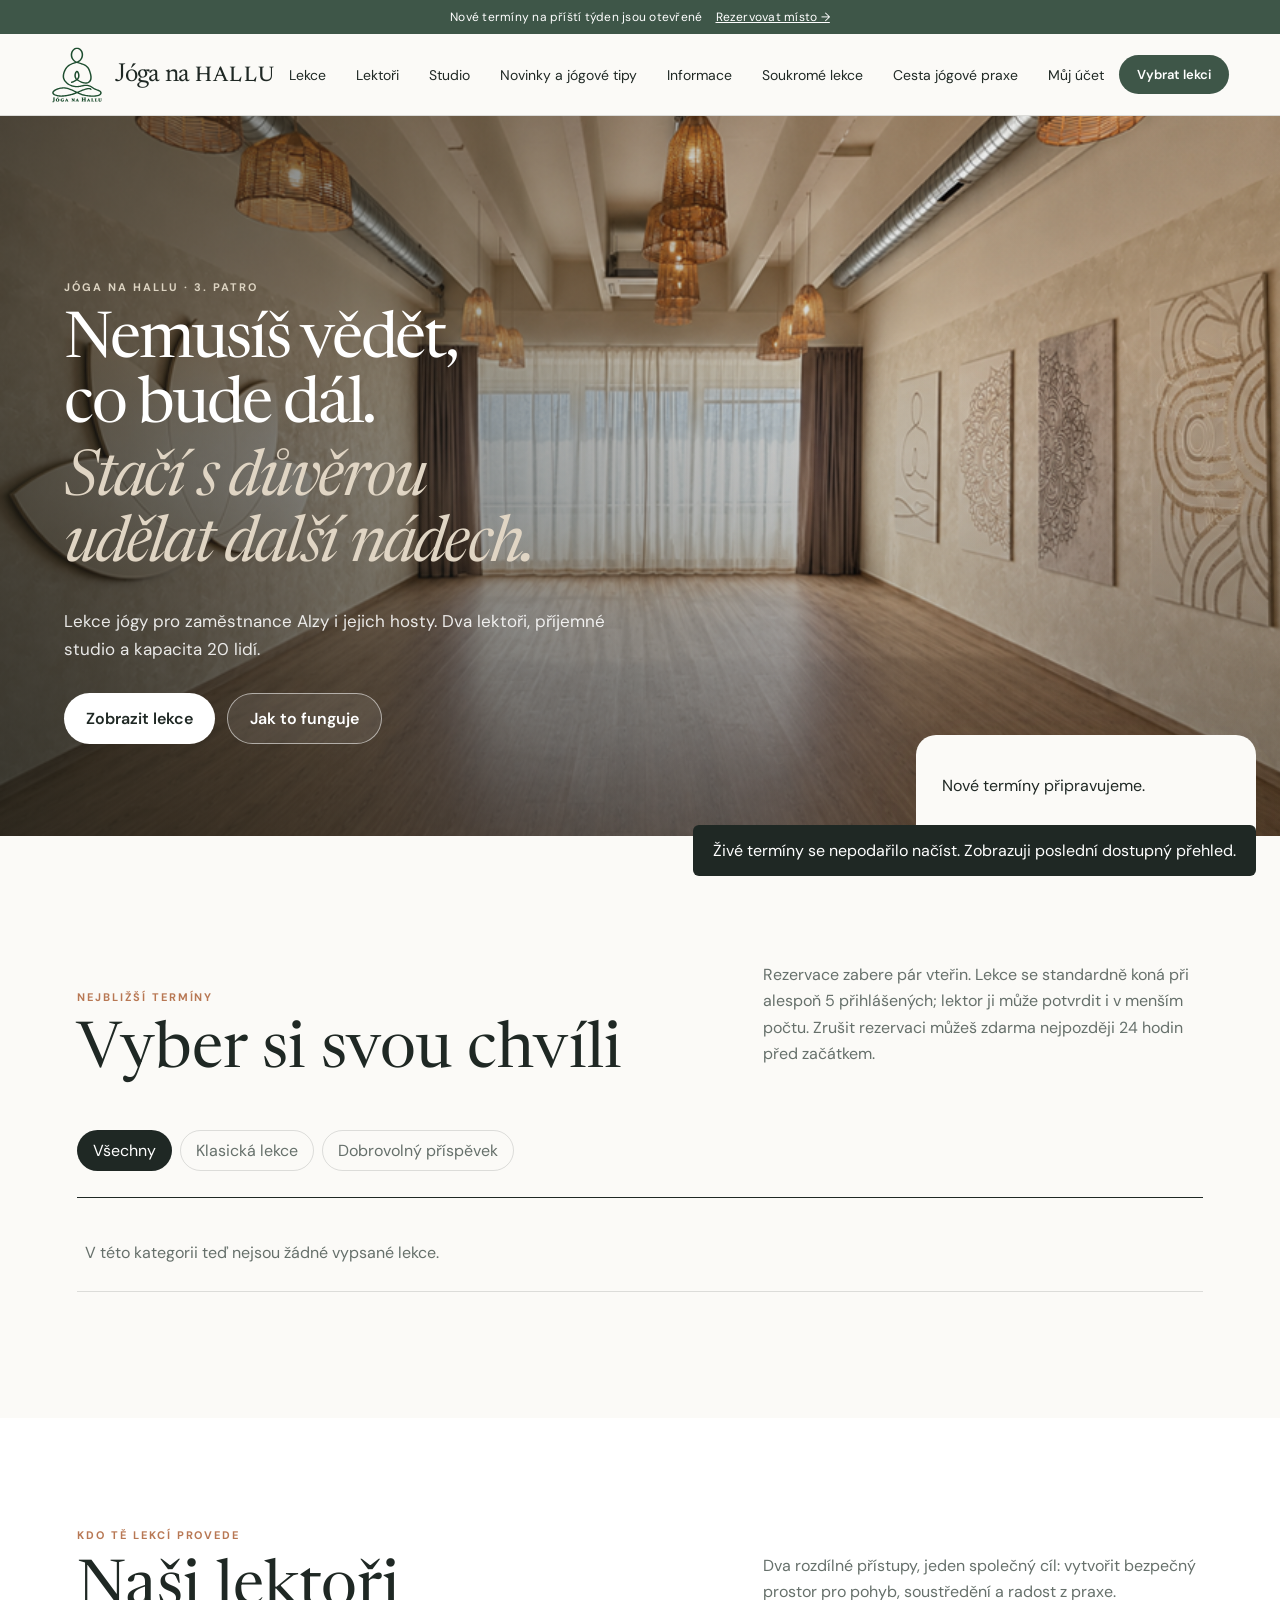
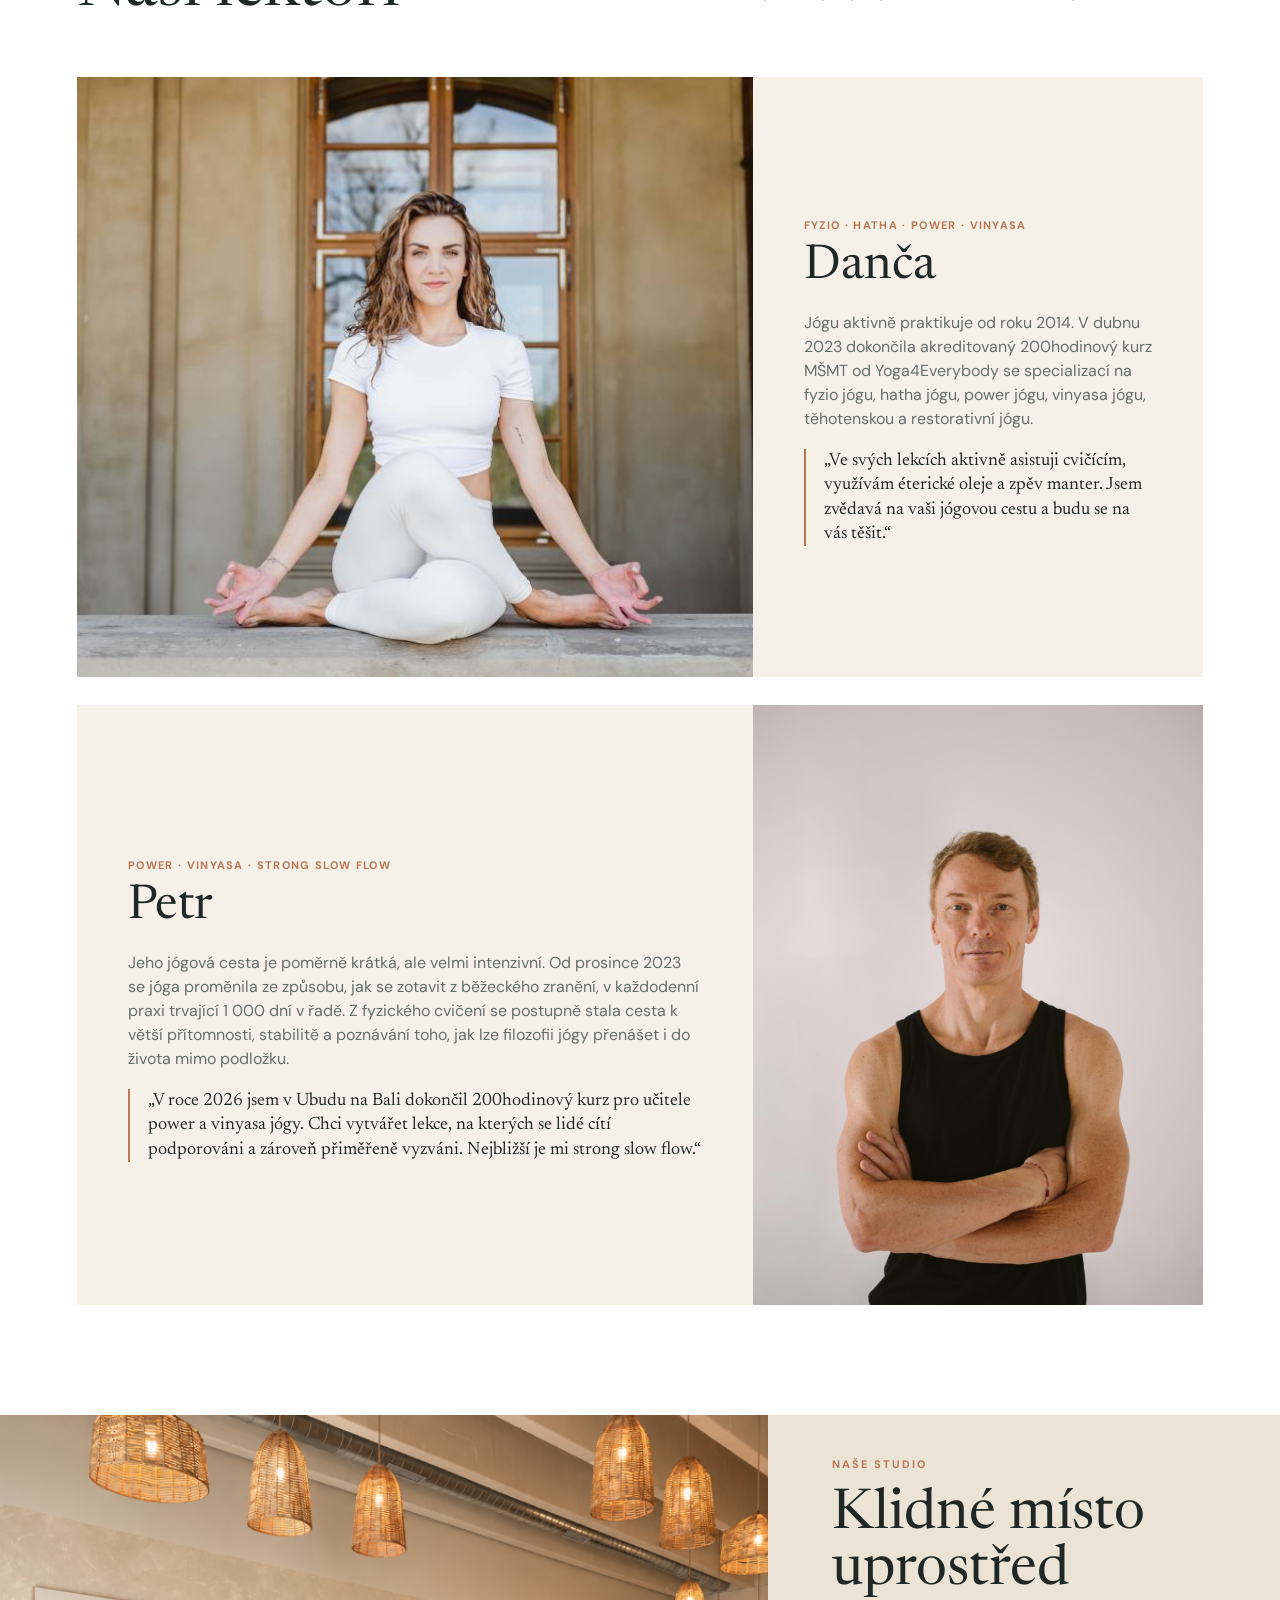
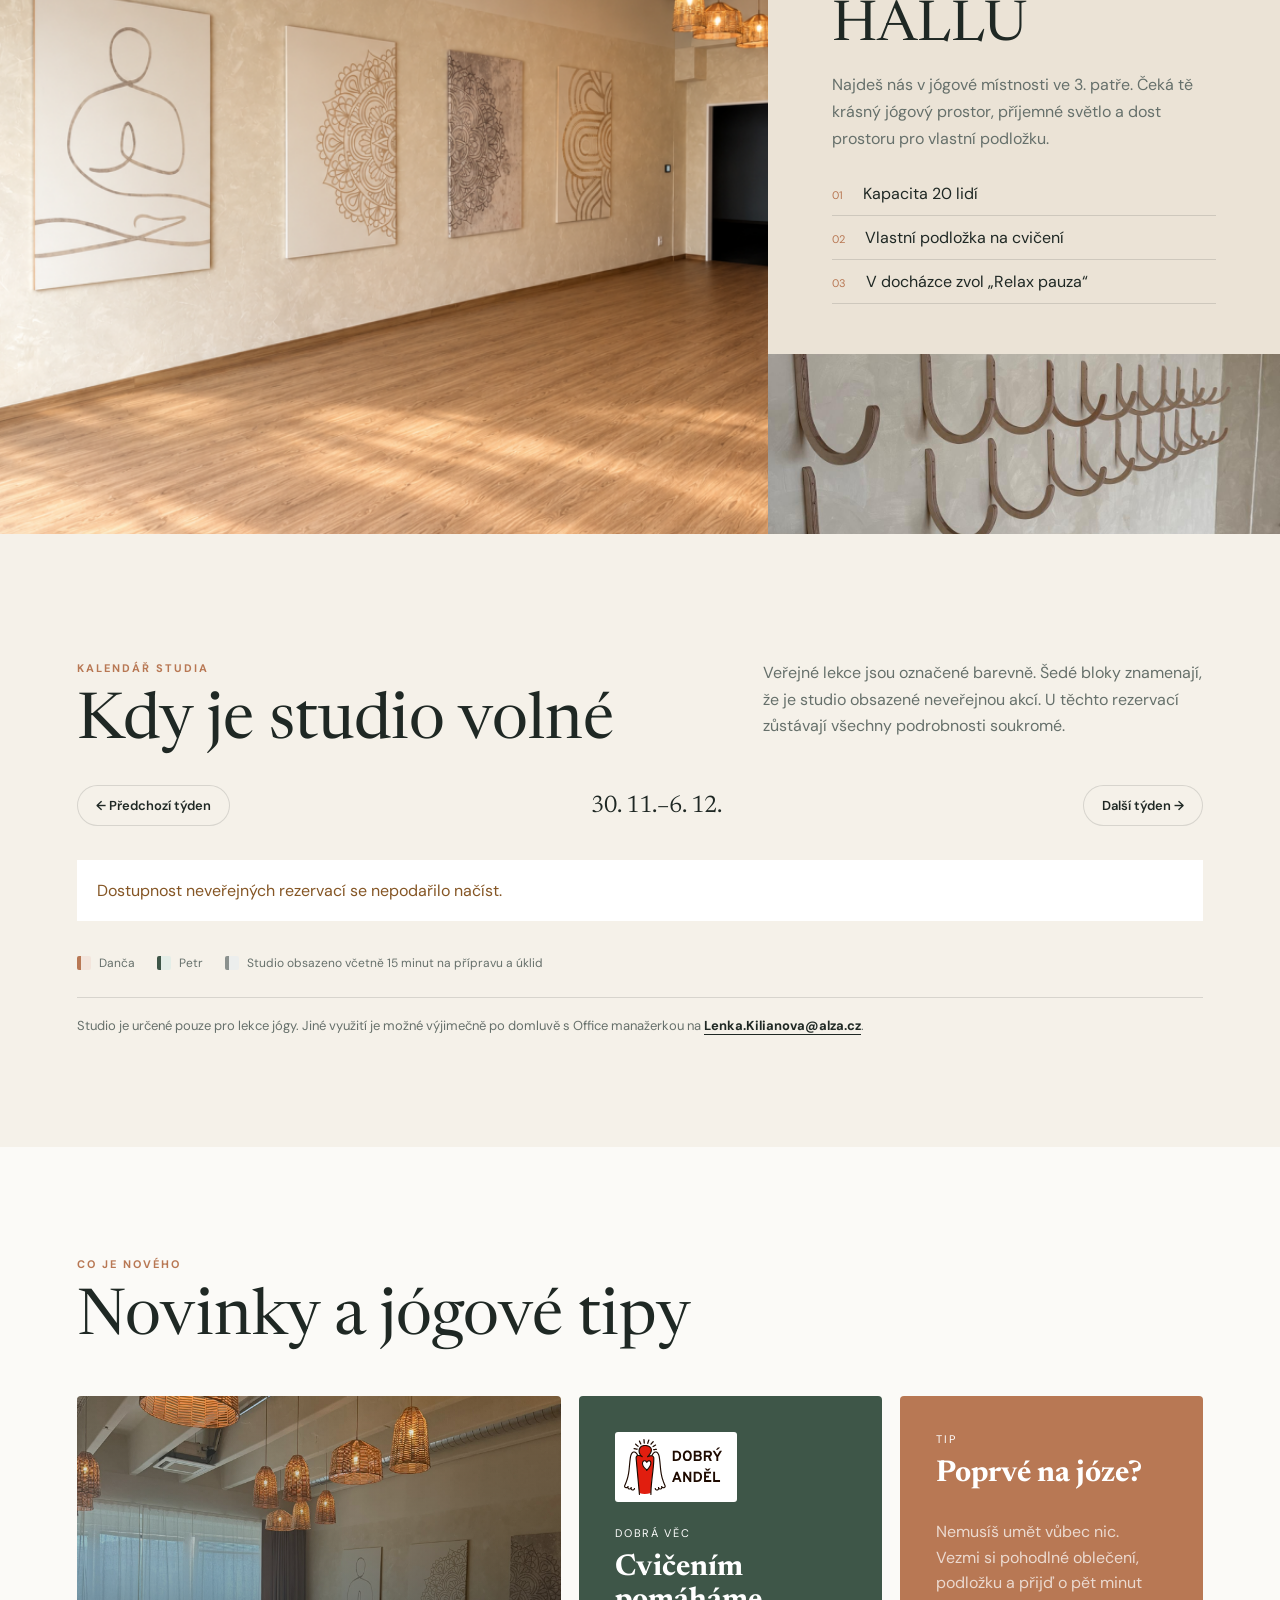
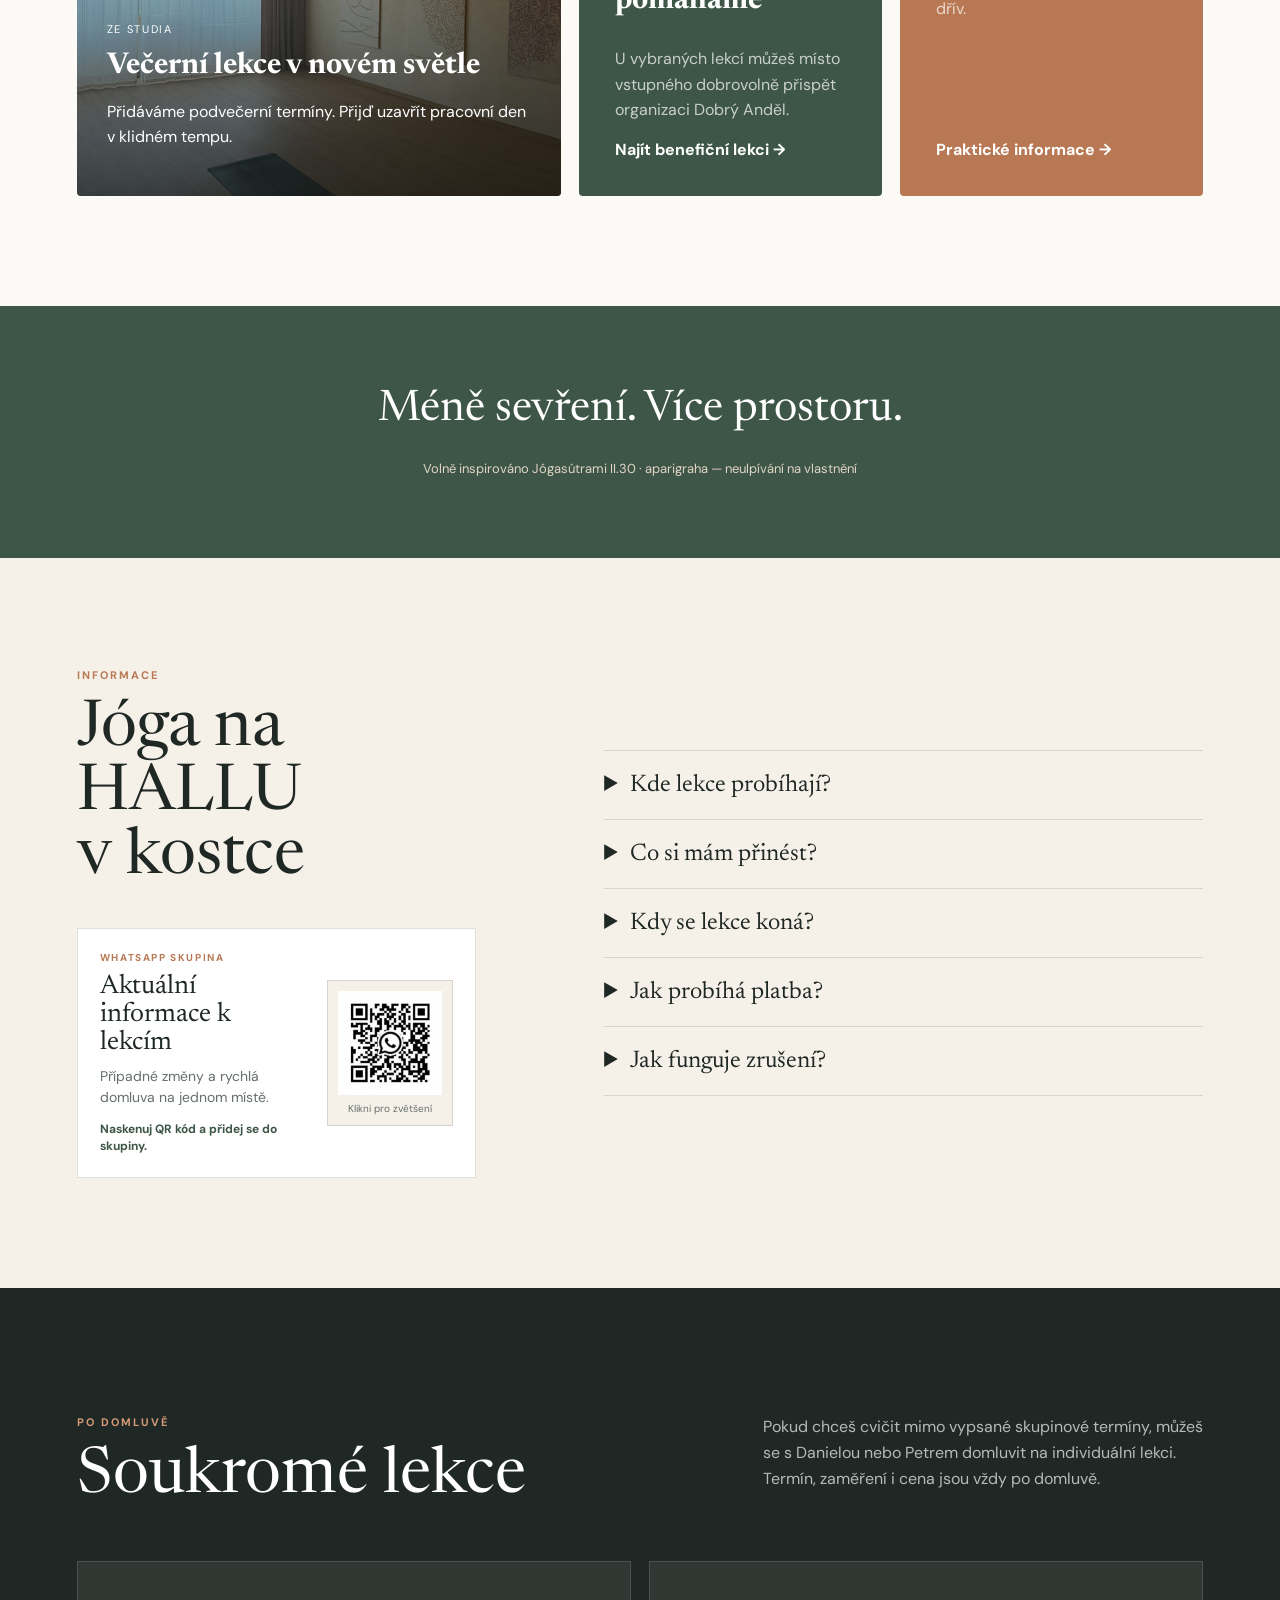
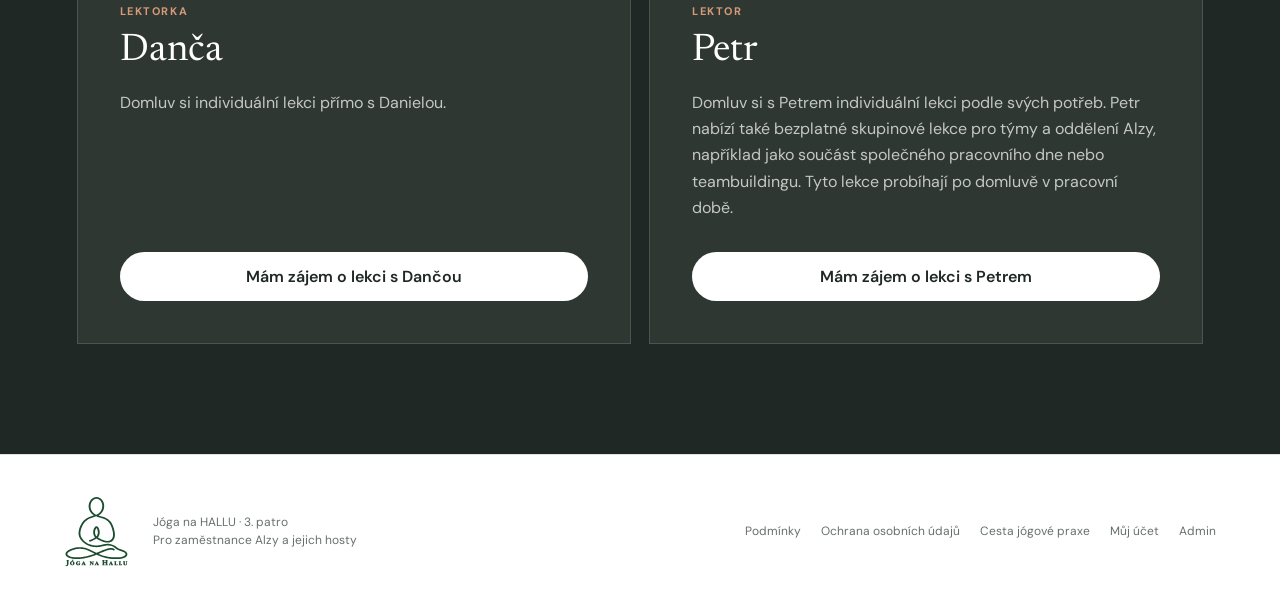
==== commit 74af214d: "Remove redundant note from admin participant detail" ====
--- a/index.html
+++ b/index.html
@@ -318,6 +318,6 @@
     <div id="booking-content"></div>
   </dialog>
   <div class="toast" id="toast" role="status"></div>
-  <script src="app.js?v=2026103001"></script>
+  <script src="app.js?v=2026103002"></script>
 </body>
 </html>
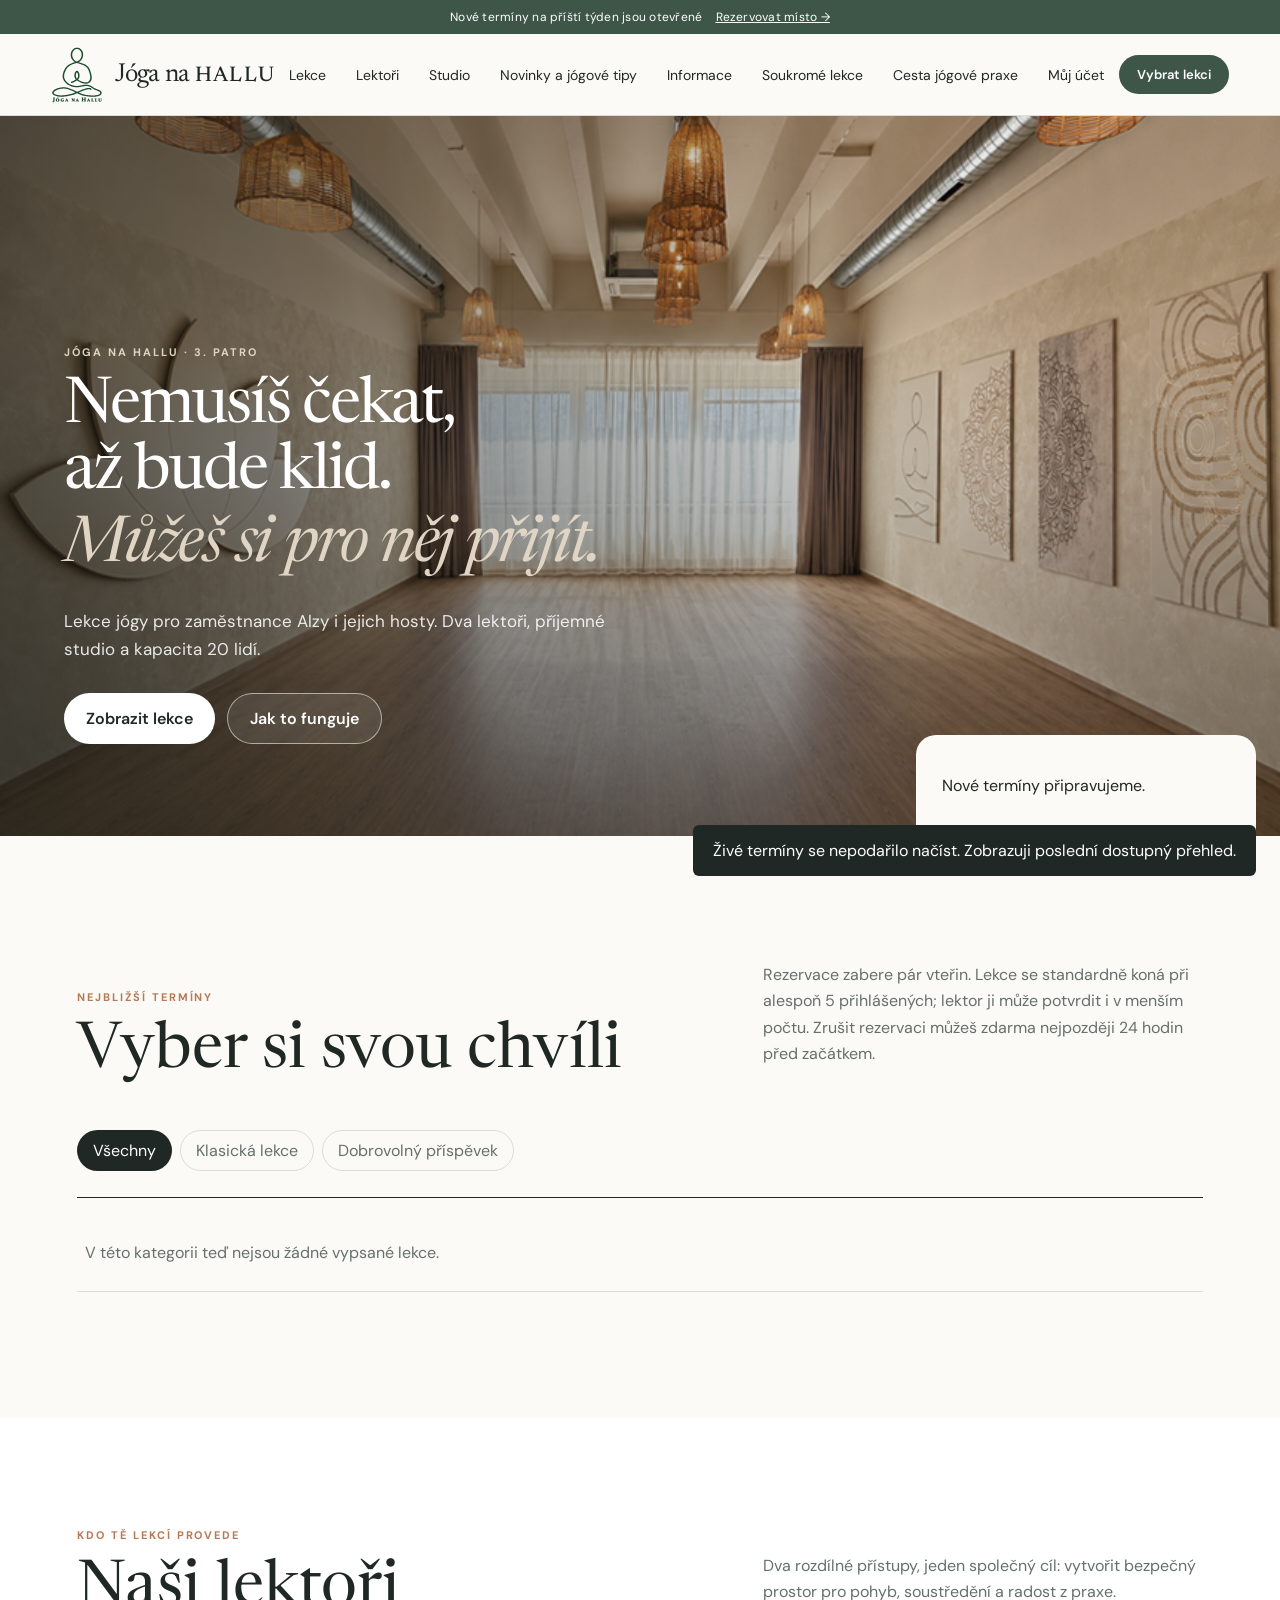
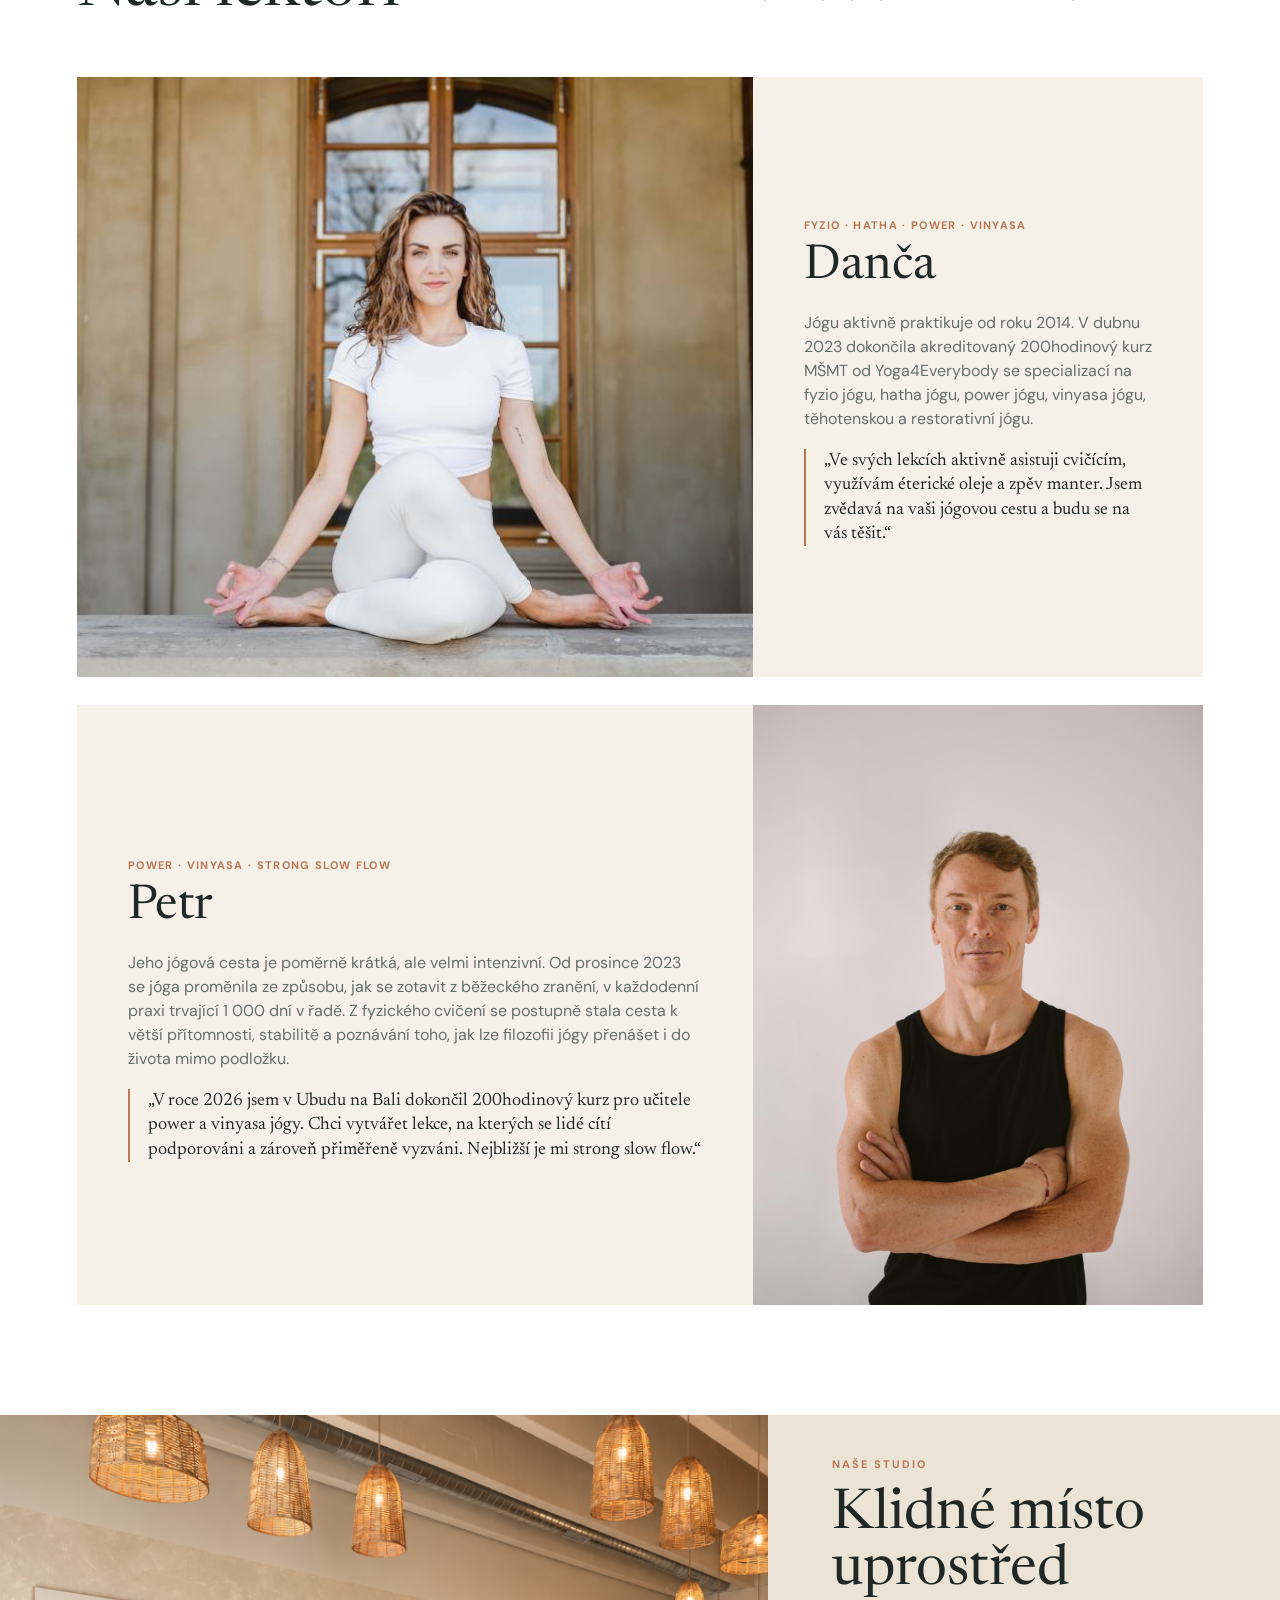
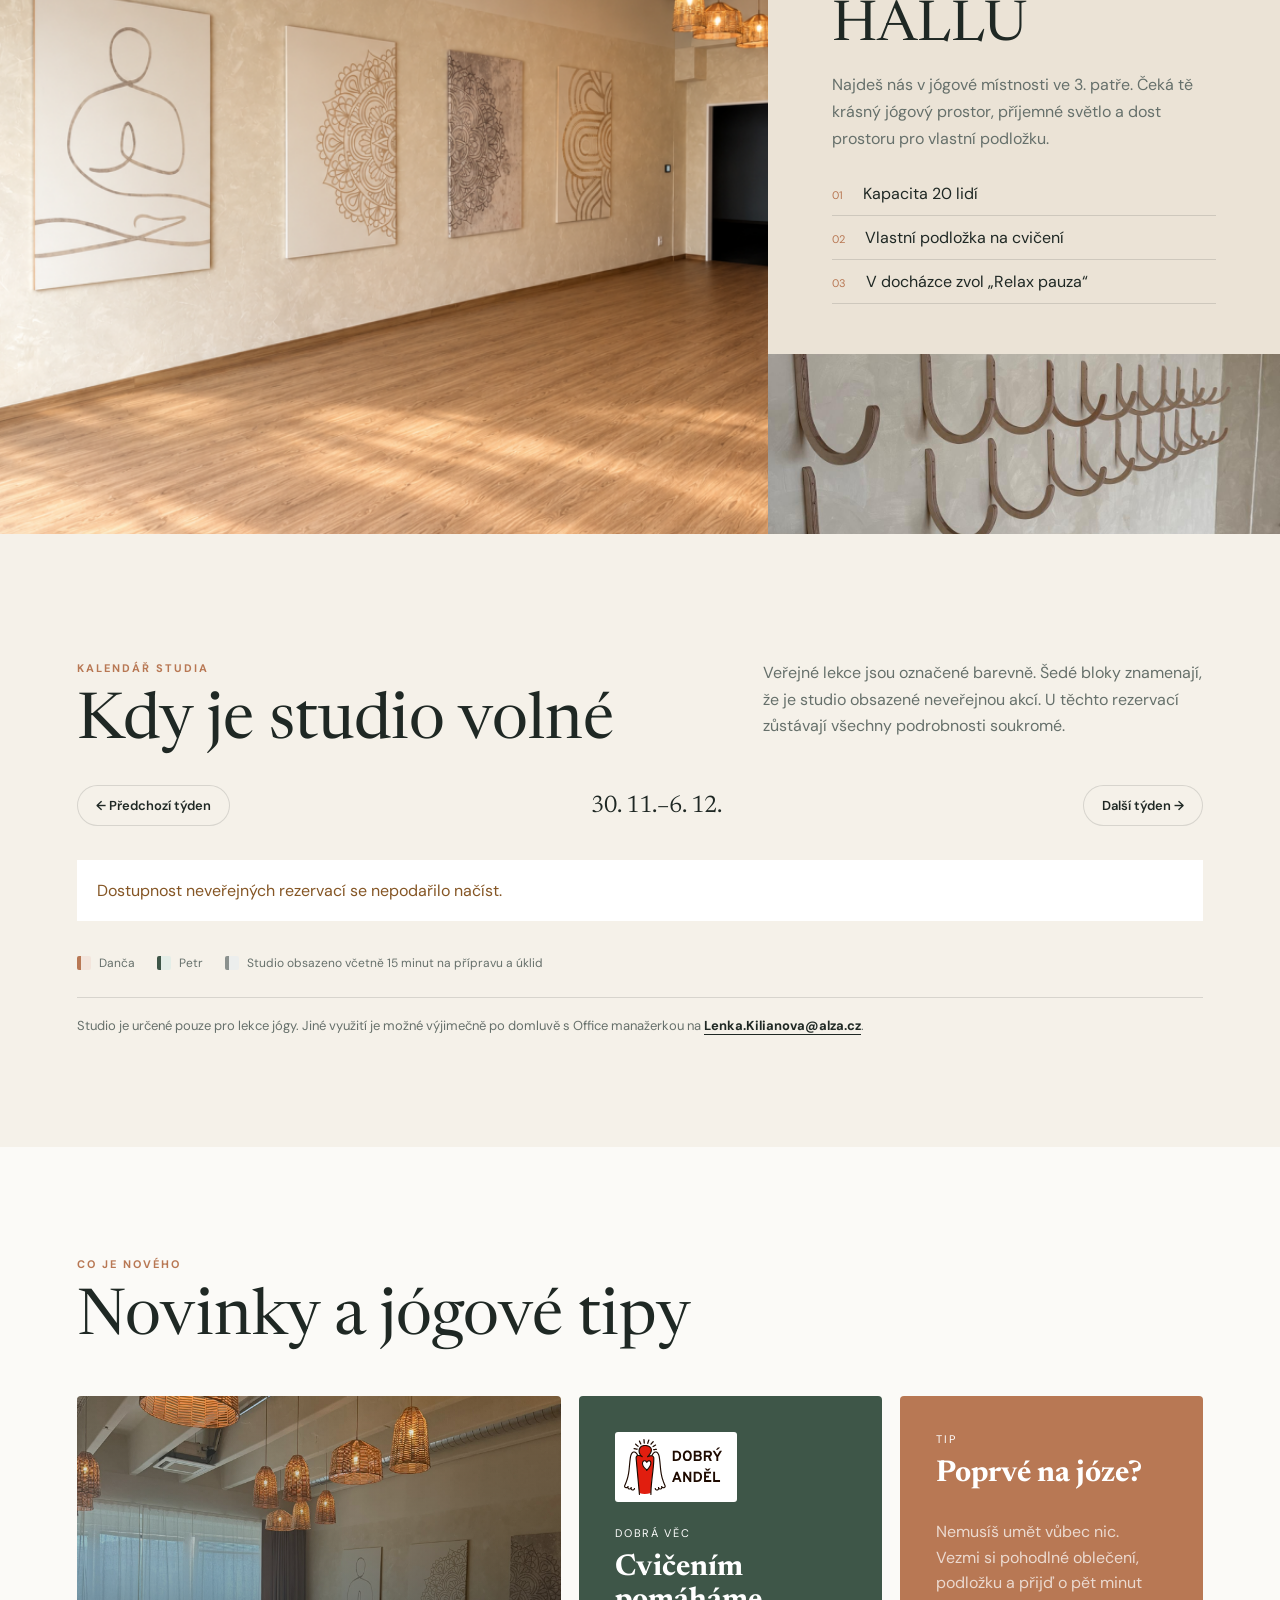
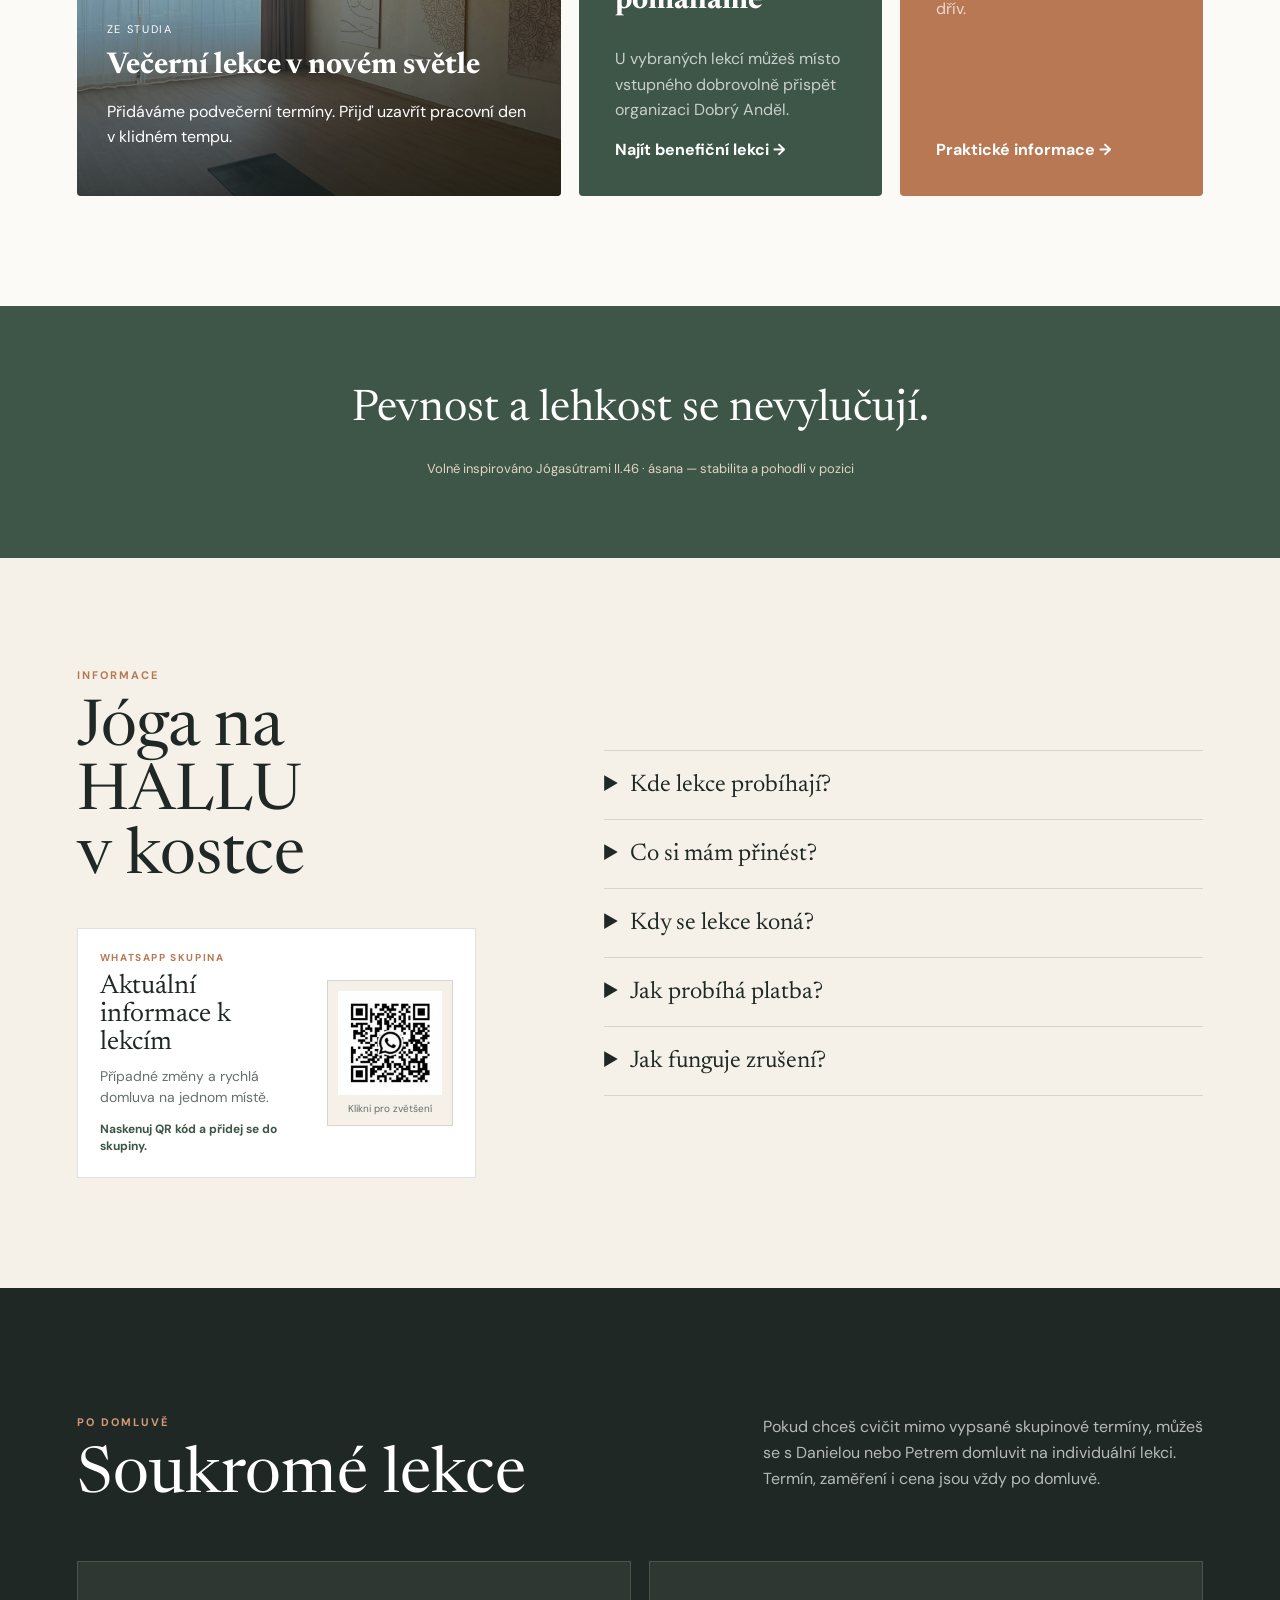
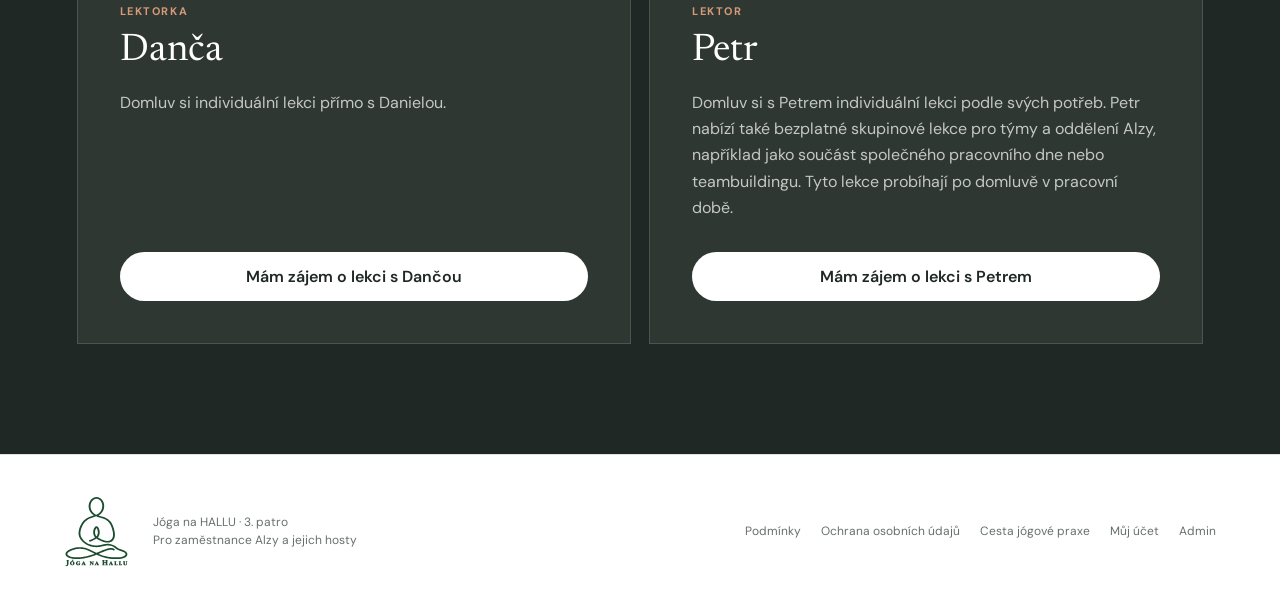
==== commit 2f8a2470: "Notify participants when teacher confirms a small class" ====
--- a/index.html
+++ b/index.html
@@ -318,6 +318,6 @@
     <div id="booking-content"></div>
   </dialog>
   <div class="toast" id="toast" role="status"></div>
-  <script src="app.js?v=2026103002"></script>
+  <script src="app.js?v=2026110101"></script>
 </body>
 </html>
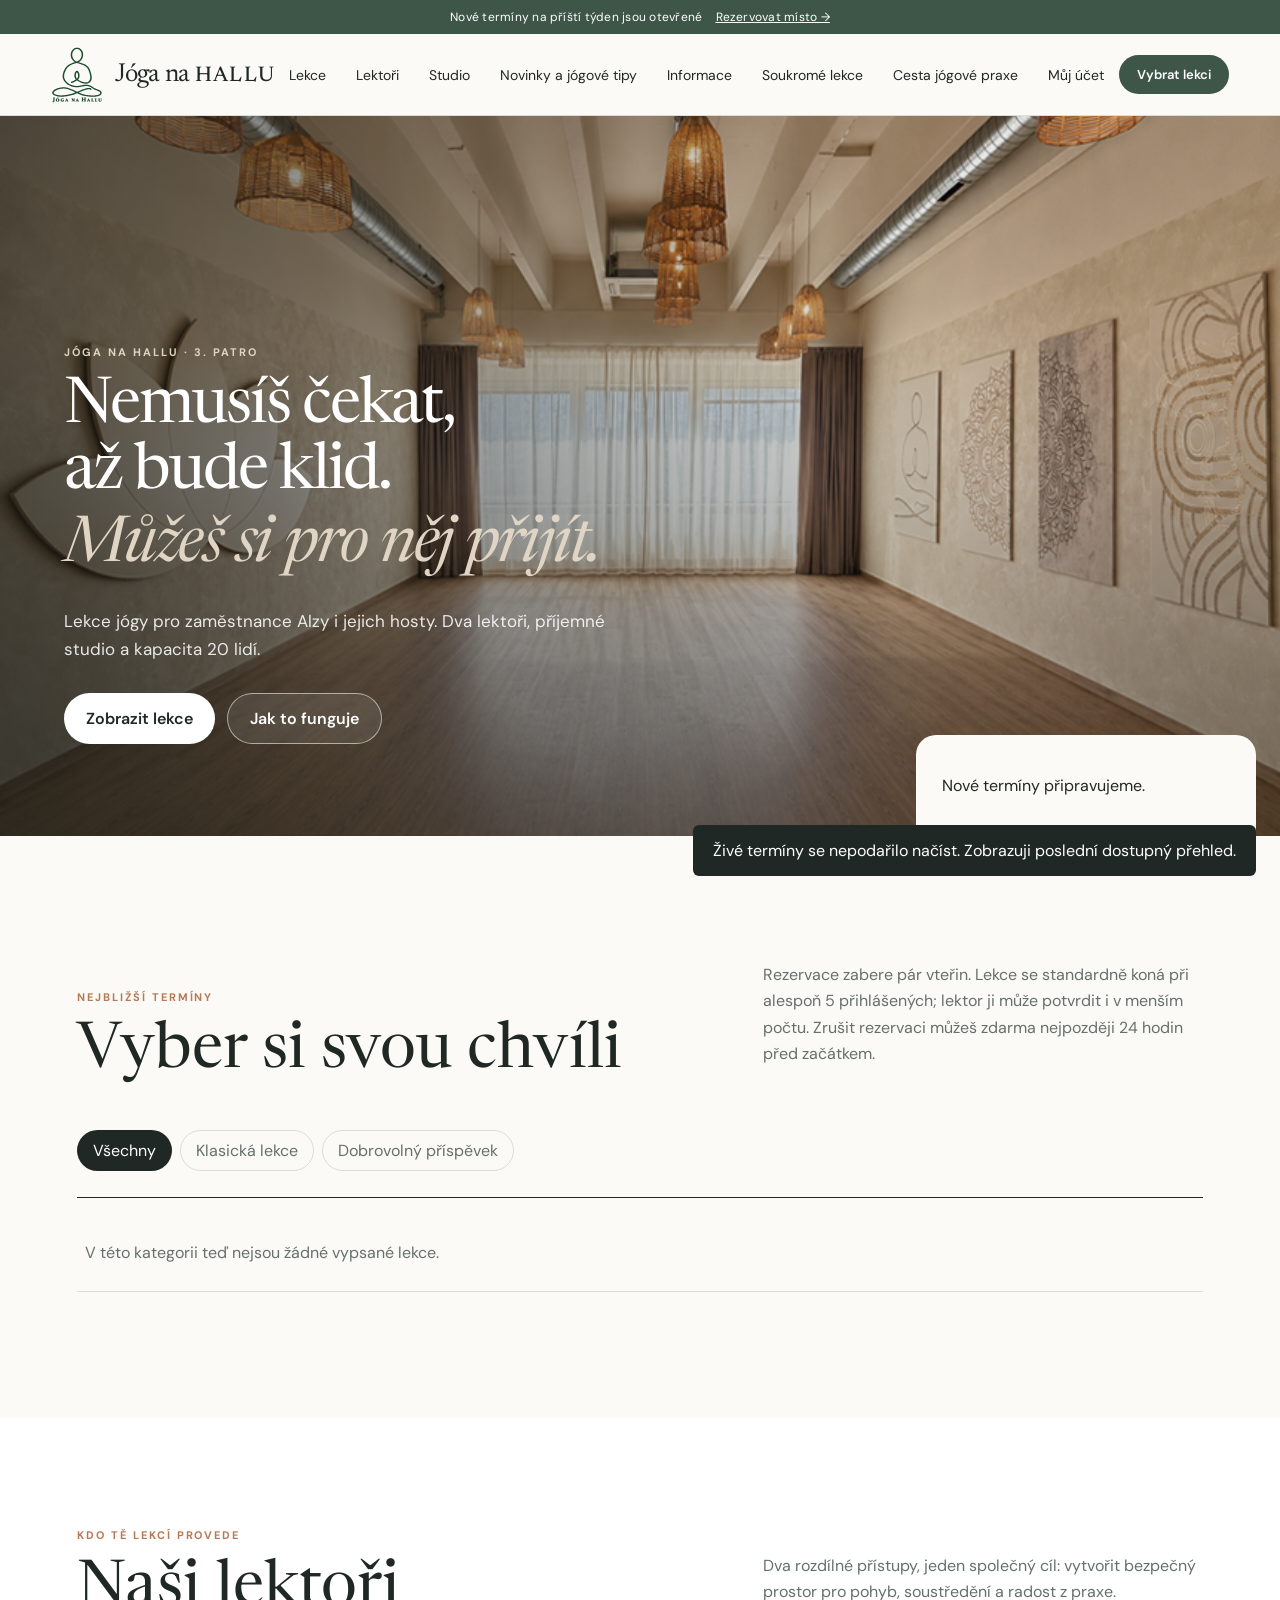
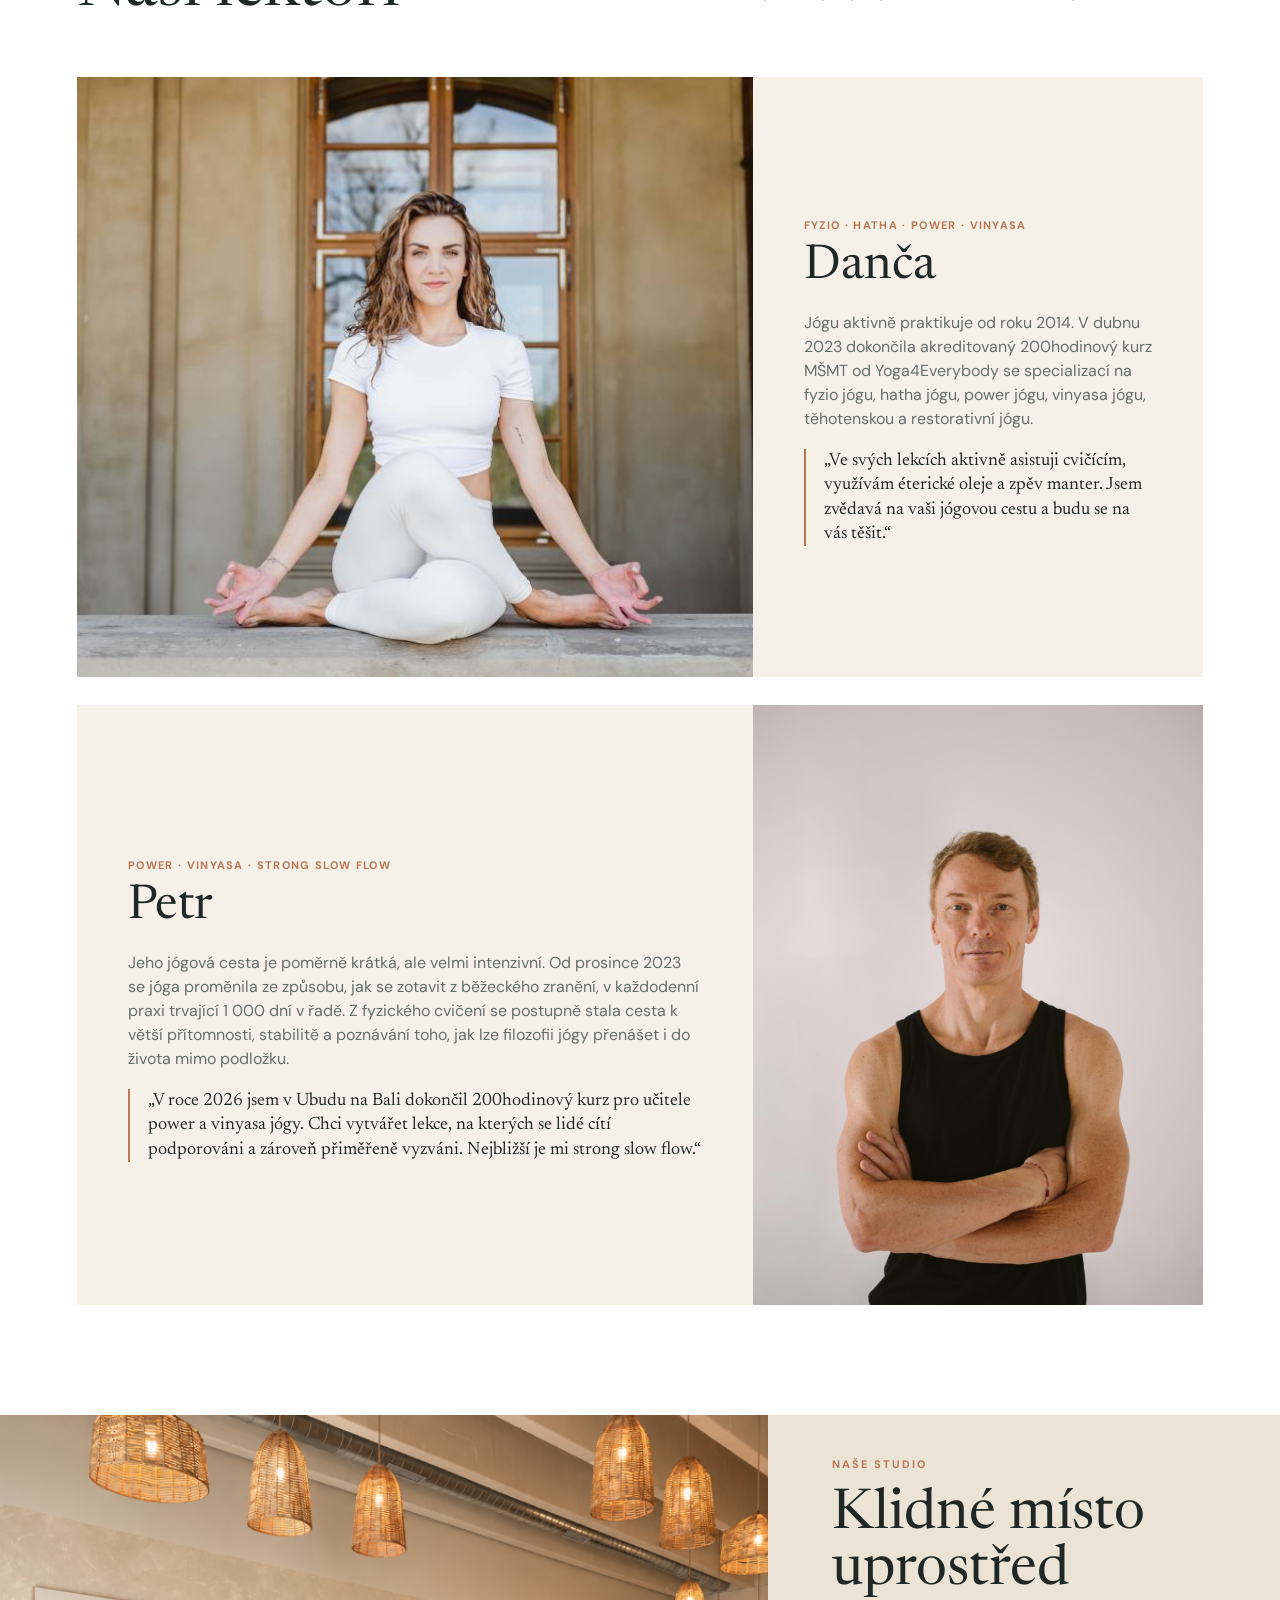
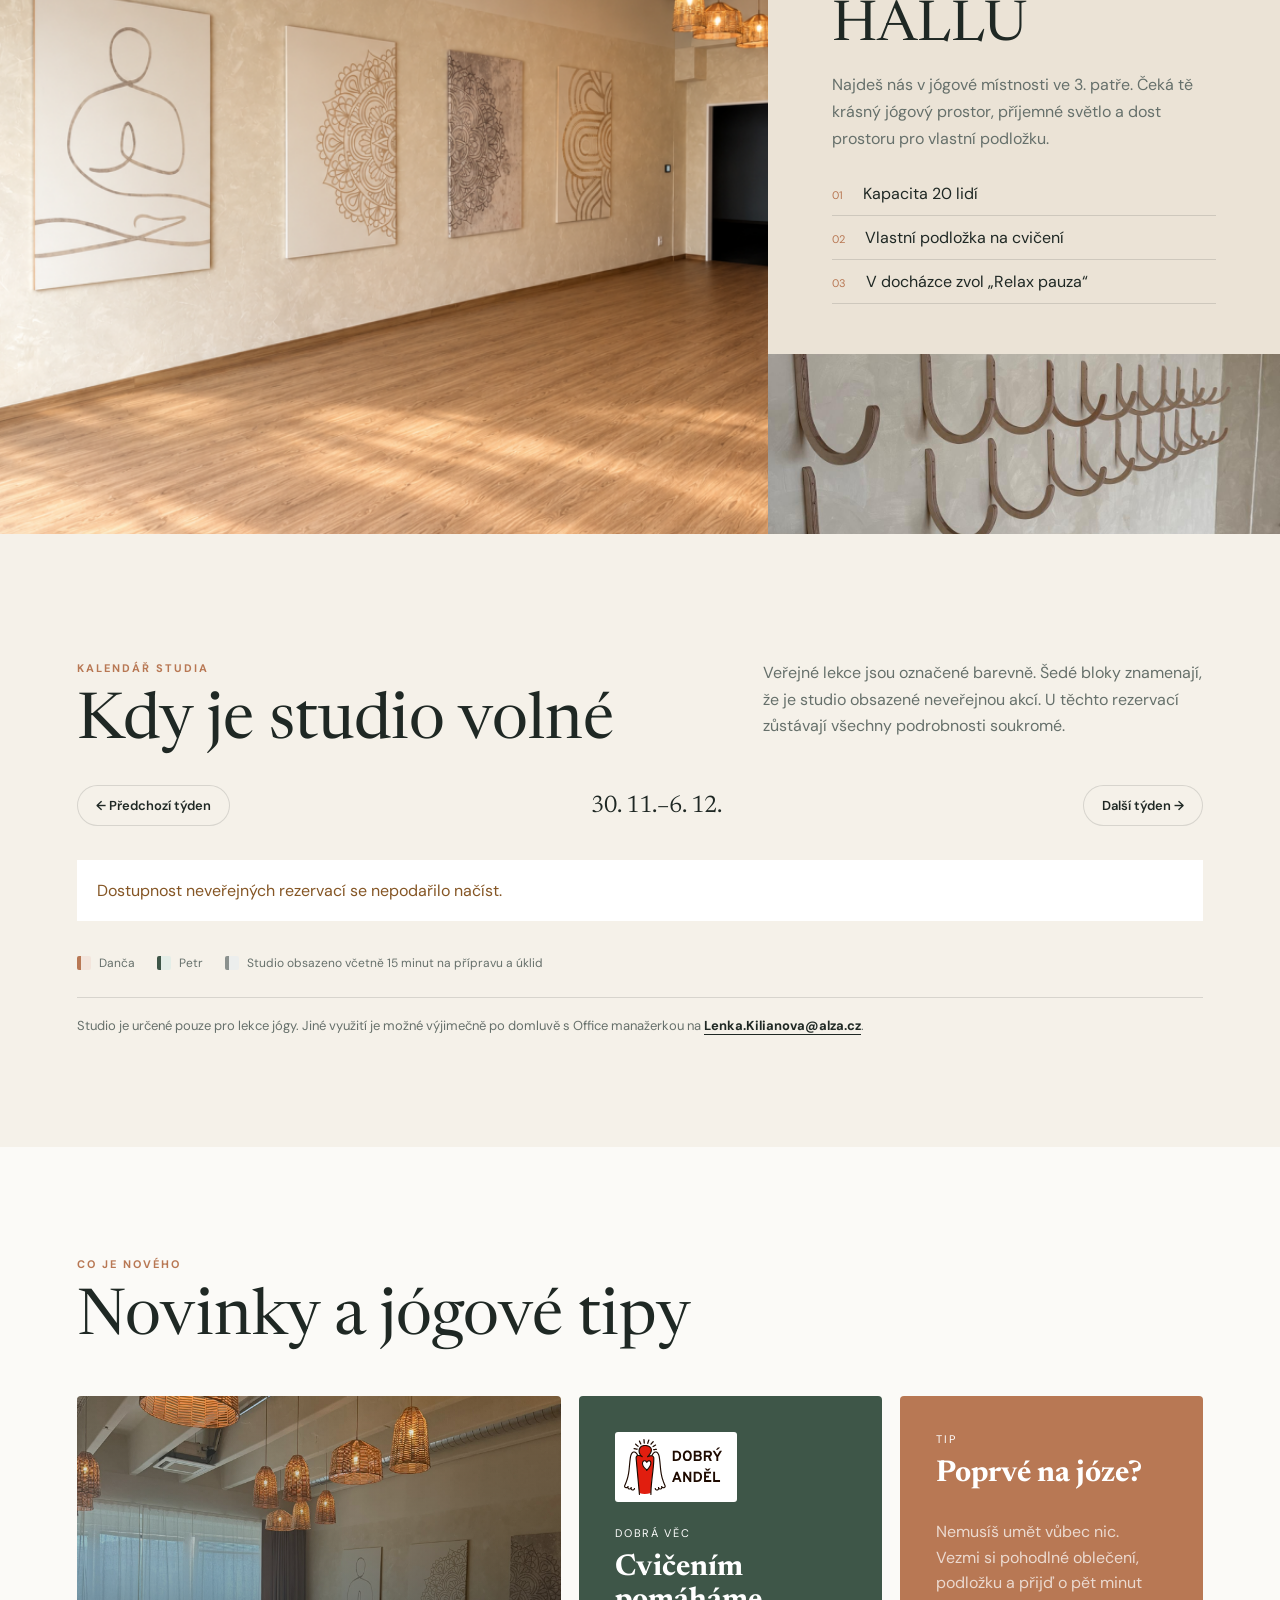
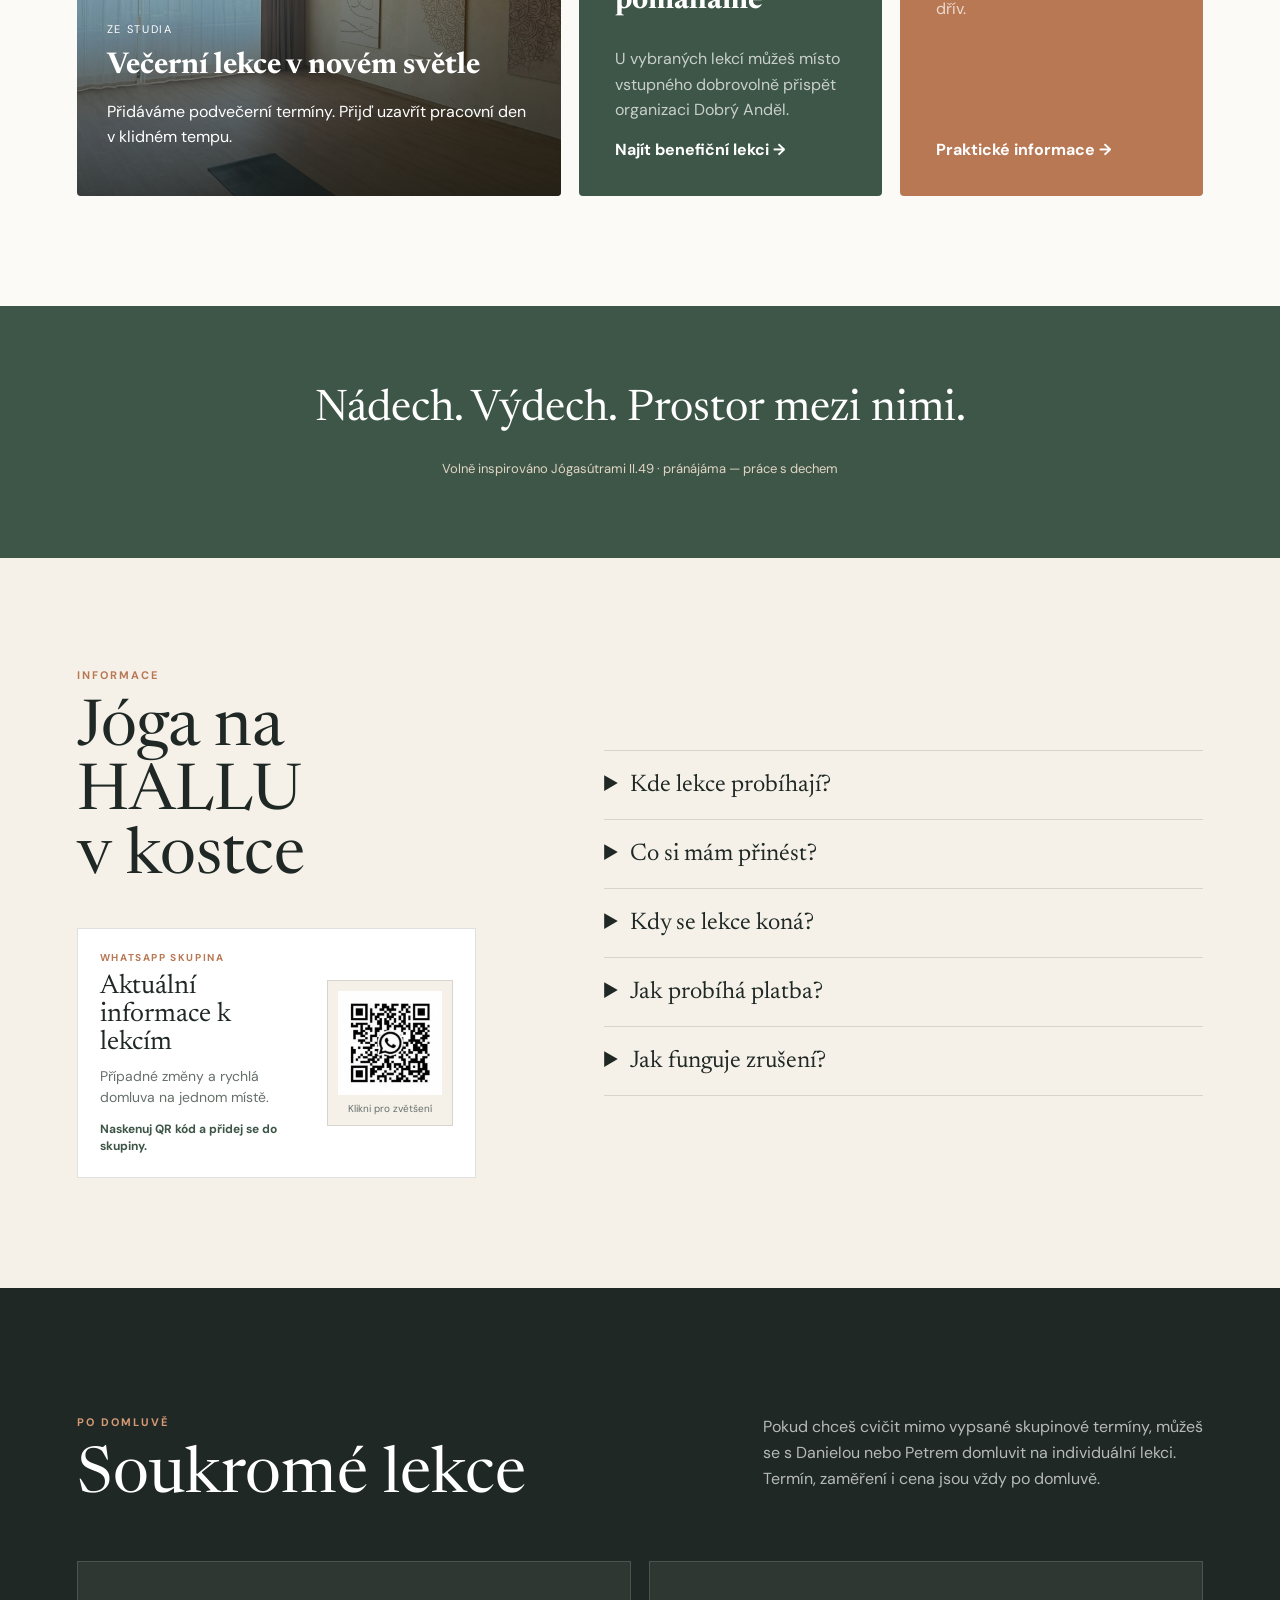
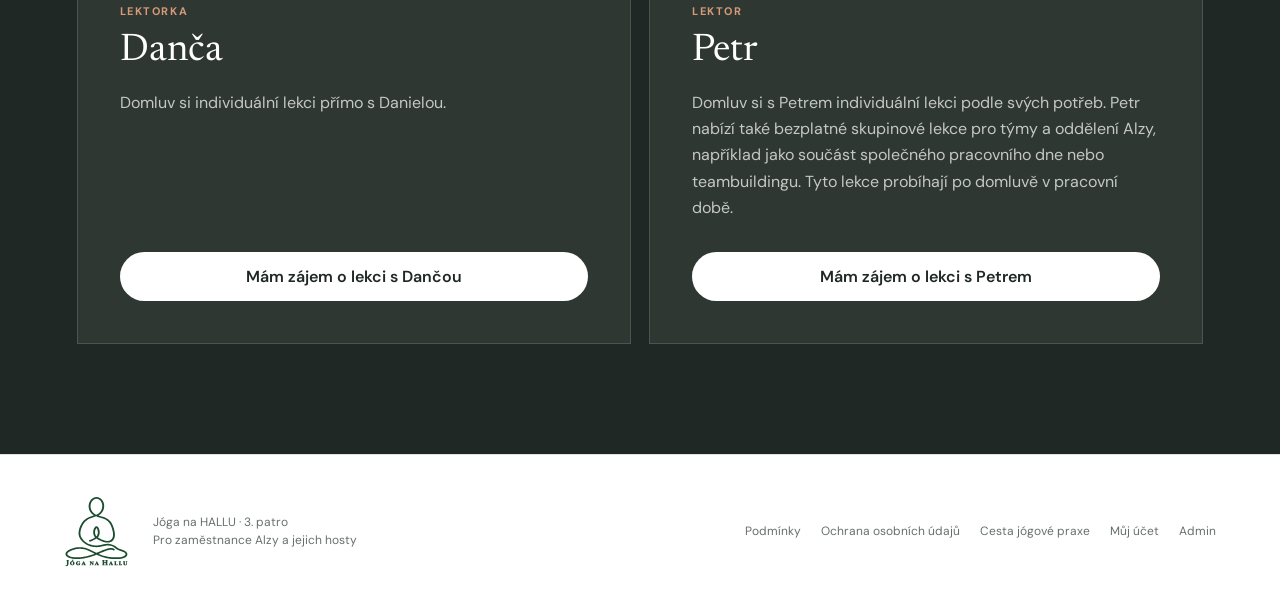
==== commit e67ffe57: "Show confirmed class status on public lesson cards and calendar" ====
--- a/index.html
+++ b/index.html
@@ -27,7 +27,7 @@
   <link rel="preconnect" href="https://fonts.googleapis.com">
   <link rel="preconnect" href="https://fonts.gstatic.com" crossorigin>
   <link href="https://fonts.googleapis.com/css2?family=DM+Sans:wght@400;500;600;700&family=Newsreader:opsz,wght@6..72,400;6..72,500&display=swap" rel="stylesheet">
-  <link rel="stylesheet" href="styles.css?v=2026103001" />
+  <link rel="stylesheet" href="styles.css?v=2026110102" />
   <script type="application/ld+json">
   {
     "@context": "https://schema.org",
@@ -318,6 +318,6 @@
     <div id="booking-content"></div>
   </dialog>
   <div class="toast" id="toast" role="status"></div>
-  <script src="app.js?v=2026110101"></script>
+  <script src="app.js?v=2026110102"></script>
 </body>
 </html>
--- a/styles.css
+++ b/styles.css
@@ -566,6 +566,12 @@
 .calendar-event{display:grid;gap:4px;padding:11px;border-left:4px solid var(--sage-dark);background:#e4eee8;font-size:12px;line-height:1.35}
 .calendar-event span,.calendar-event small{color:var(--muted)}
 .calendar-event .calendar-event-teacher{color:var(--ink);font-weight:500}
+.lesson-confirmation-badge{display:inline-block;width:fit-content;max-width:100%;padding:4px 9px;border-radius:20px;background:#e4eee8;color:#3e5648;font-size:11px;line-height:1.4;font-weight:600;white-space:normal}
+.class-action>.lesson-confirmation-badge{margin-top:7px}
+.next-class .spots{gap:10px;align-items:flex-start}
+.next-class .spots>span{display:grid;gap:7px}
+.next-class .spots>a{white-space:nowrap}
+.calendar-event .lesson-confirmation-badge{color:#3e5648;background:#fff;margin-top:4px}
 .calendar-event-public.calendar-instructor-petr{border-left-color:var(--sage-dark);background:#e4eee8}
 .calendar-event-public.calendar-instructor-daniela{border-left-color:var(--clay);background:#f3e5dc}
 .calendar-event-private{border-left-color:#8b918e;background:#eceeed;color:#454b48}
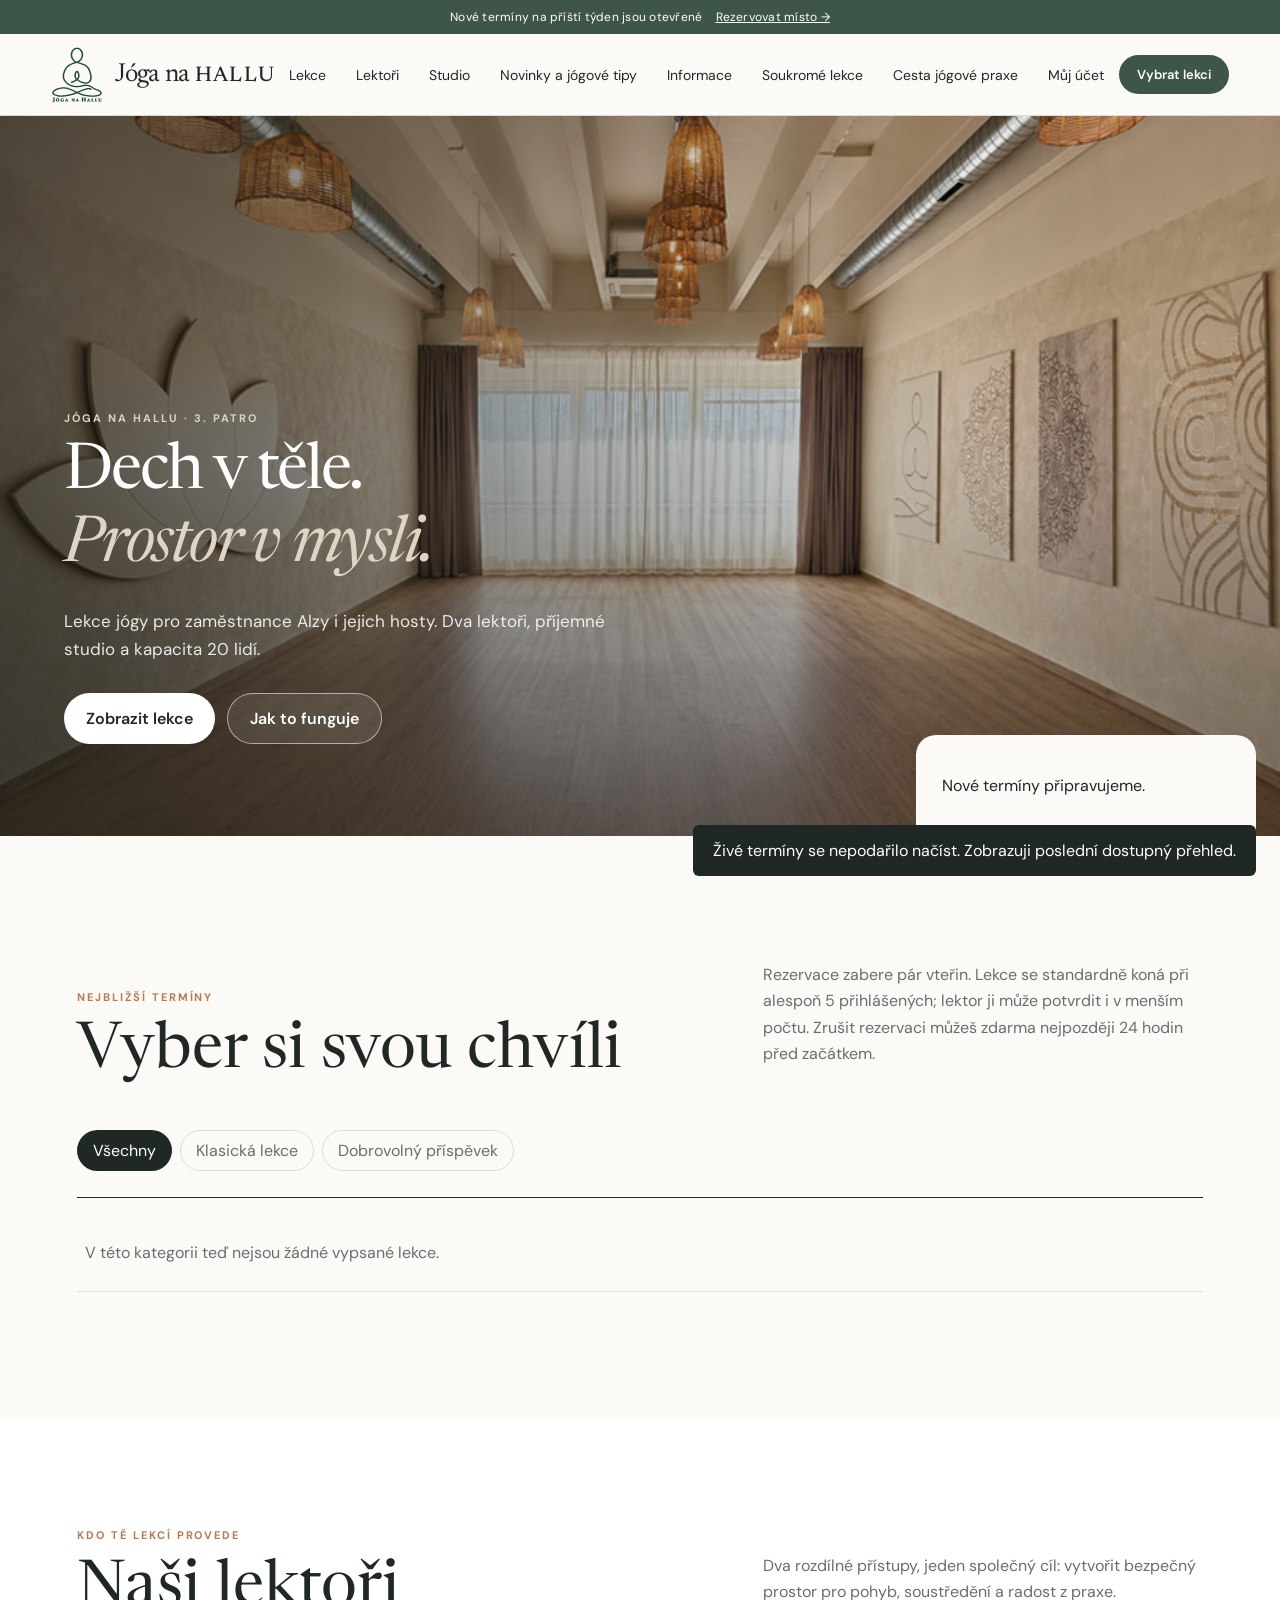
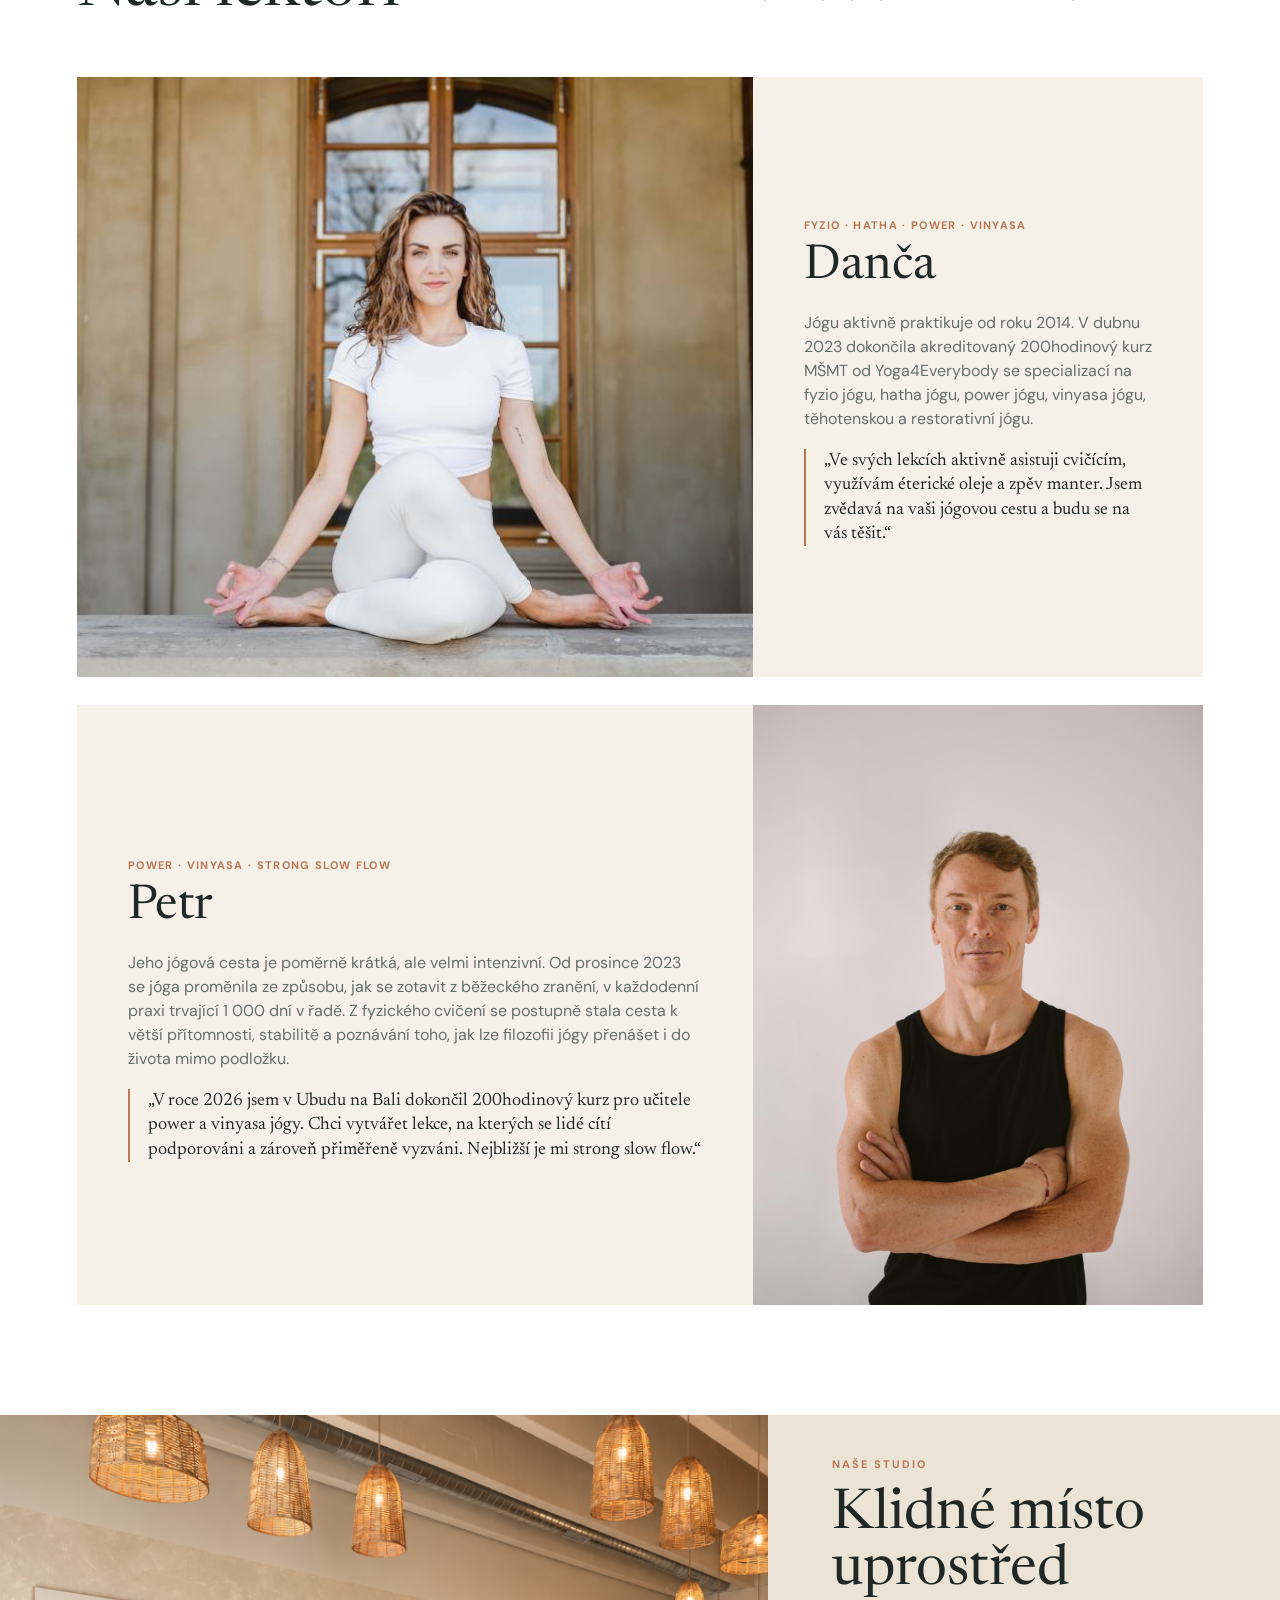
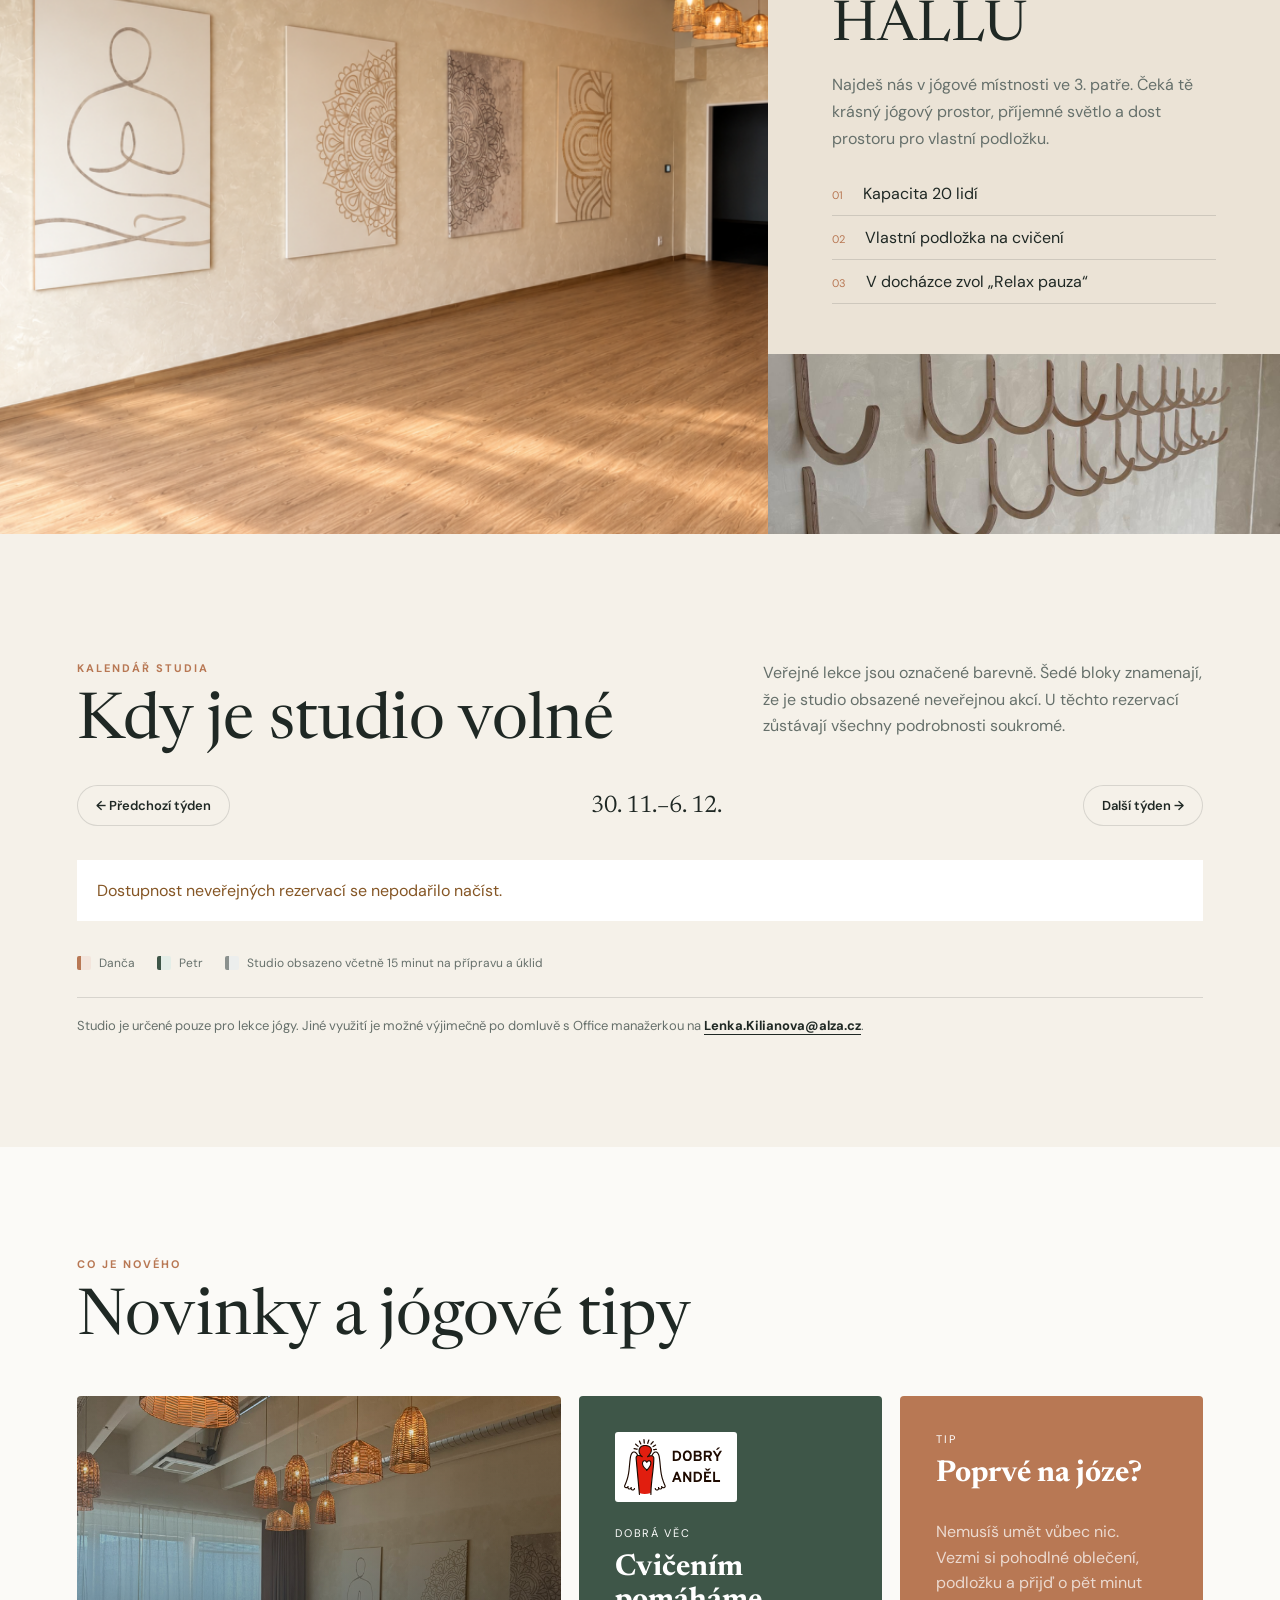
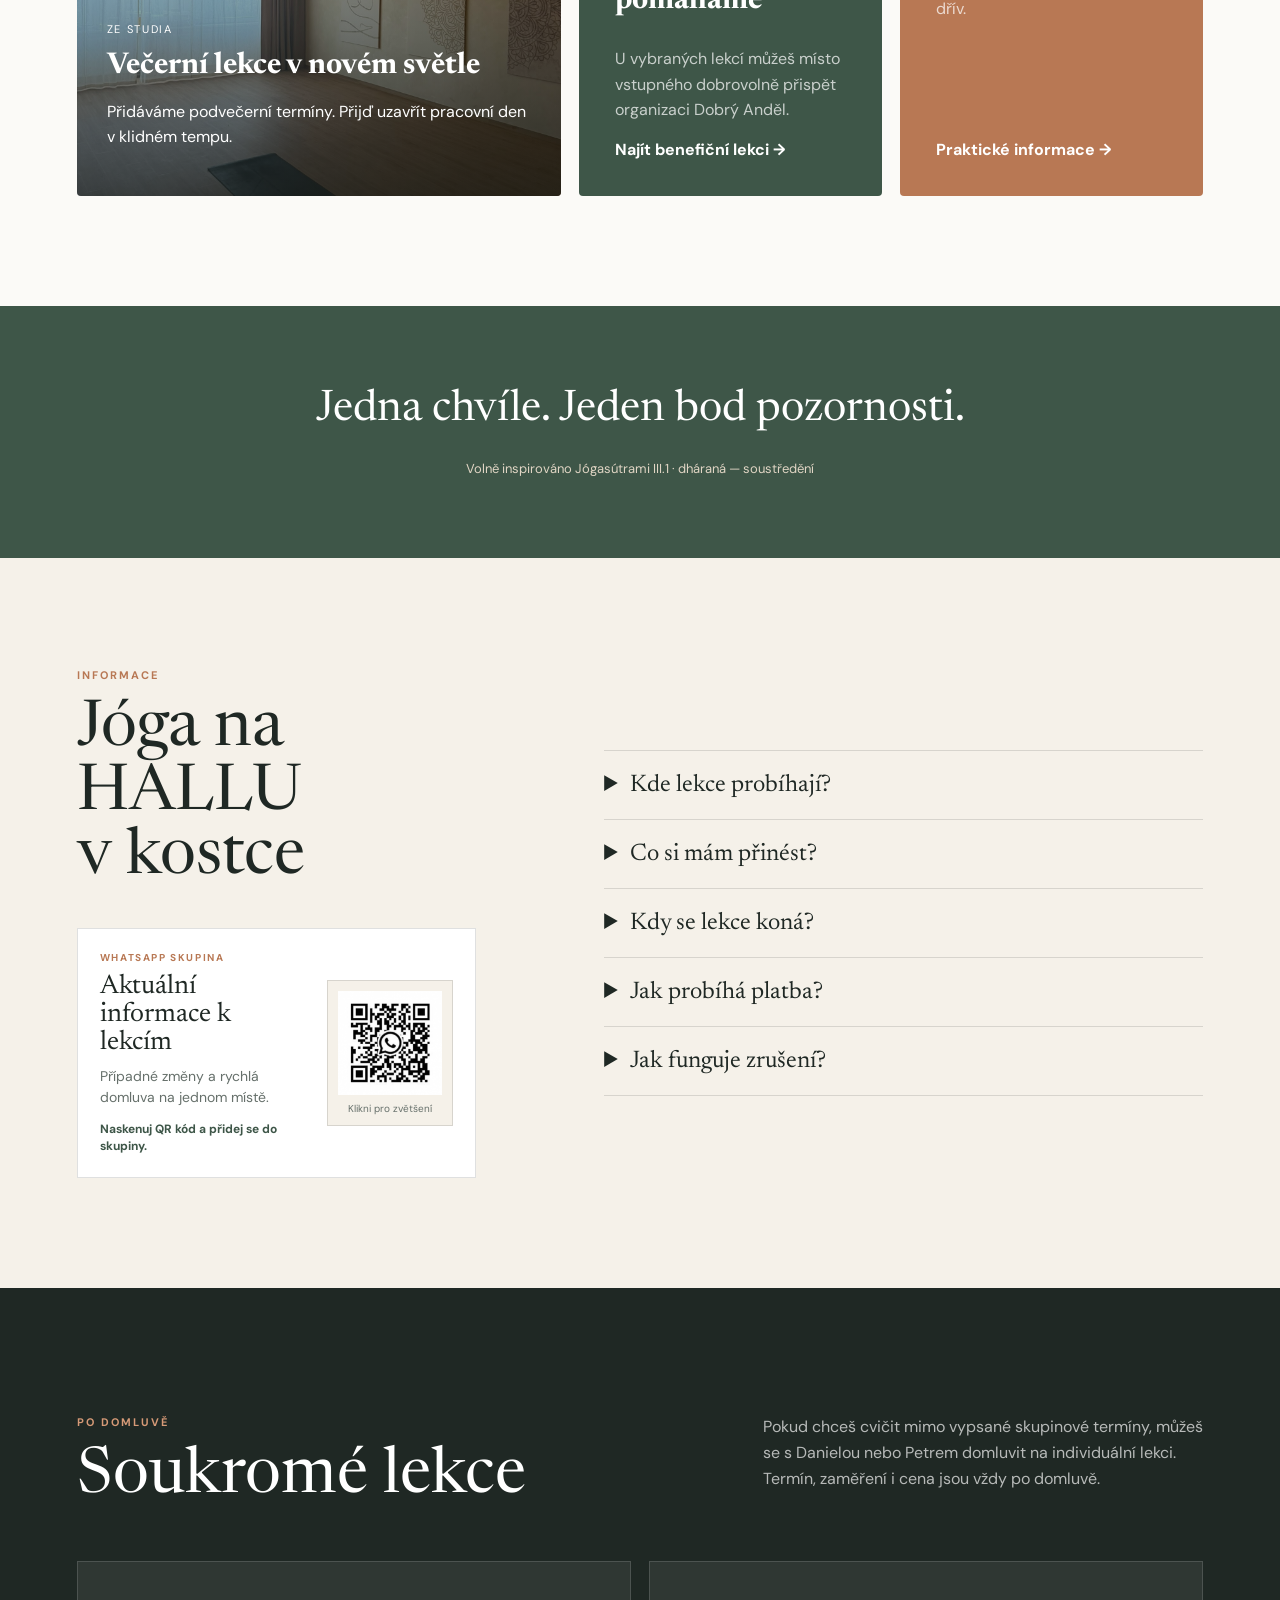
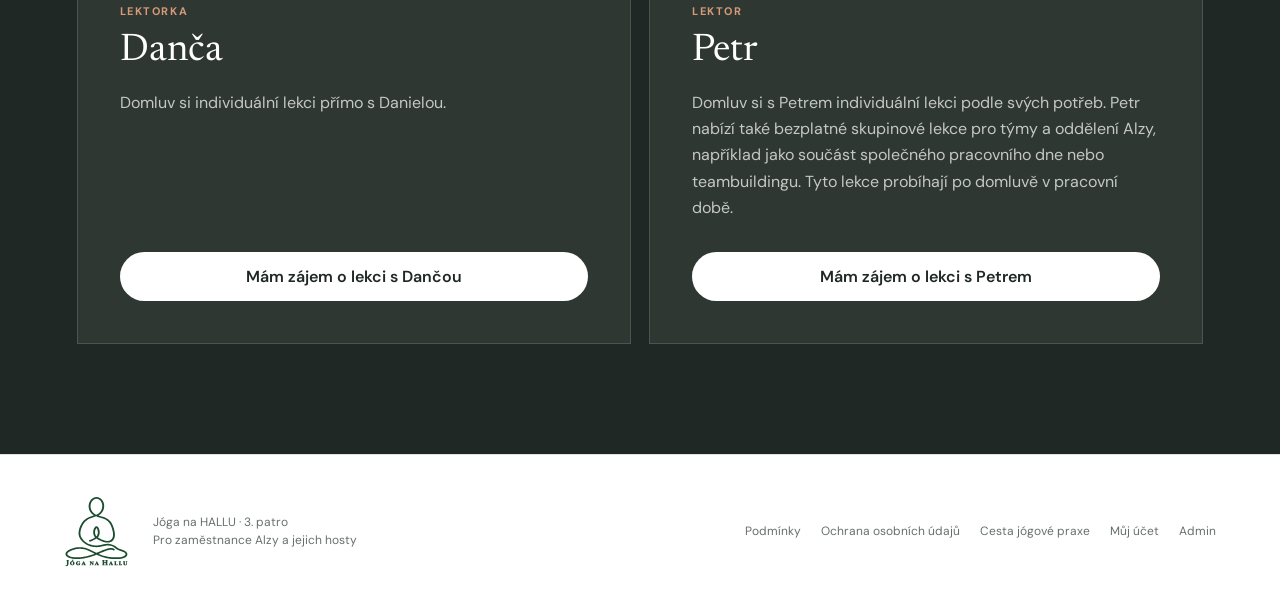
==== commit 17fc7540: "Center confirmation badge beneath reservation button" ====
--- a/index.html
+++ b/index.html
@@ -27,7 +27,7 @@
   <link rel="preconnect" href="https://fonts.googleapis.com">
   <link rel="preconnect" href="https://fonts.gstatic.com" crossorigin>
   <link href="https://fonts.googleapis.com/css2?family=DM+Sans:wght@400;500;600;700&family=Newsreader:opsz,wght@6..72,400;6..72,500&display=swap" rel="stylesheet">
-  <link rel="stylesheet" href="styles.css?v=2026110102" />
+  <link rel="stylesheet" href="styles.css?v=2026110103" />
   <script type="application/ld+json">
   {
     "@context": "https://schema.org",
--- a/styles.css
+++ b/styles.css
@@ -567,7 +567,7 @@
 .calendar-event span,.calendar-event small{color:var(--muted)}
 .calendar-event .calendar-event-teacher{color:var(--ink);font-weight:500}
 .lesson-confirmation-badge{display:inline-block;width:fit-content;max-width:100%;padding:4px 9px;border-radius:20px;background:#e4eee8;color:#3e5648;font-size:11px;line-height:1.4;font-weight:600;white-space:normal}
-.class-action>.lesson-confirmation-badge{margin-top:7px}
+.class-action>.lesson-confirmation-badge{display:block;margin:7px auto 0;text-align:center}
 .next-class .spots{gap:10px;align-items:flex-start}
 .next-class .spots>span{display:grid;gap:7px}
 .next-class .spots>a{white-space:nowrap}
